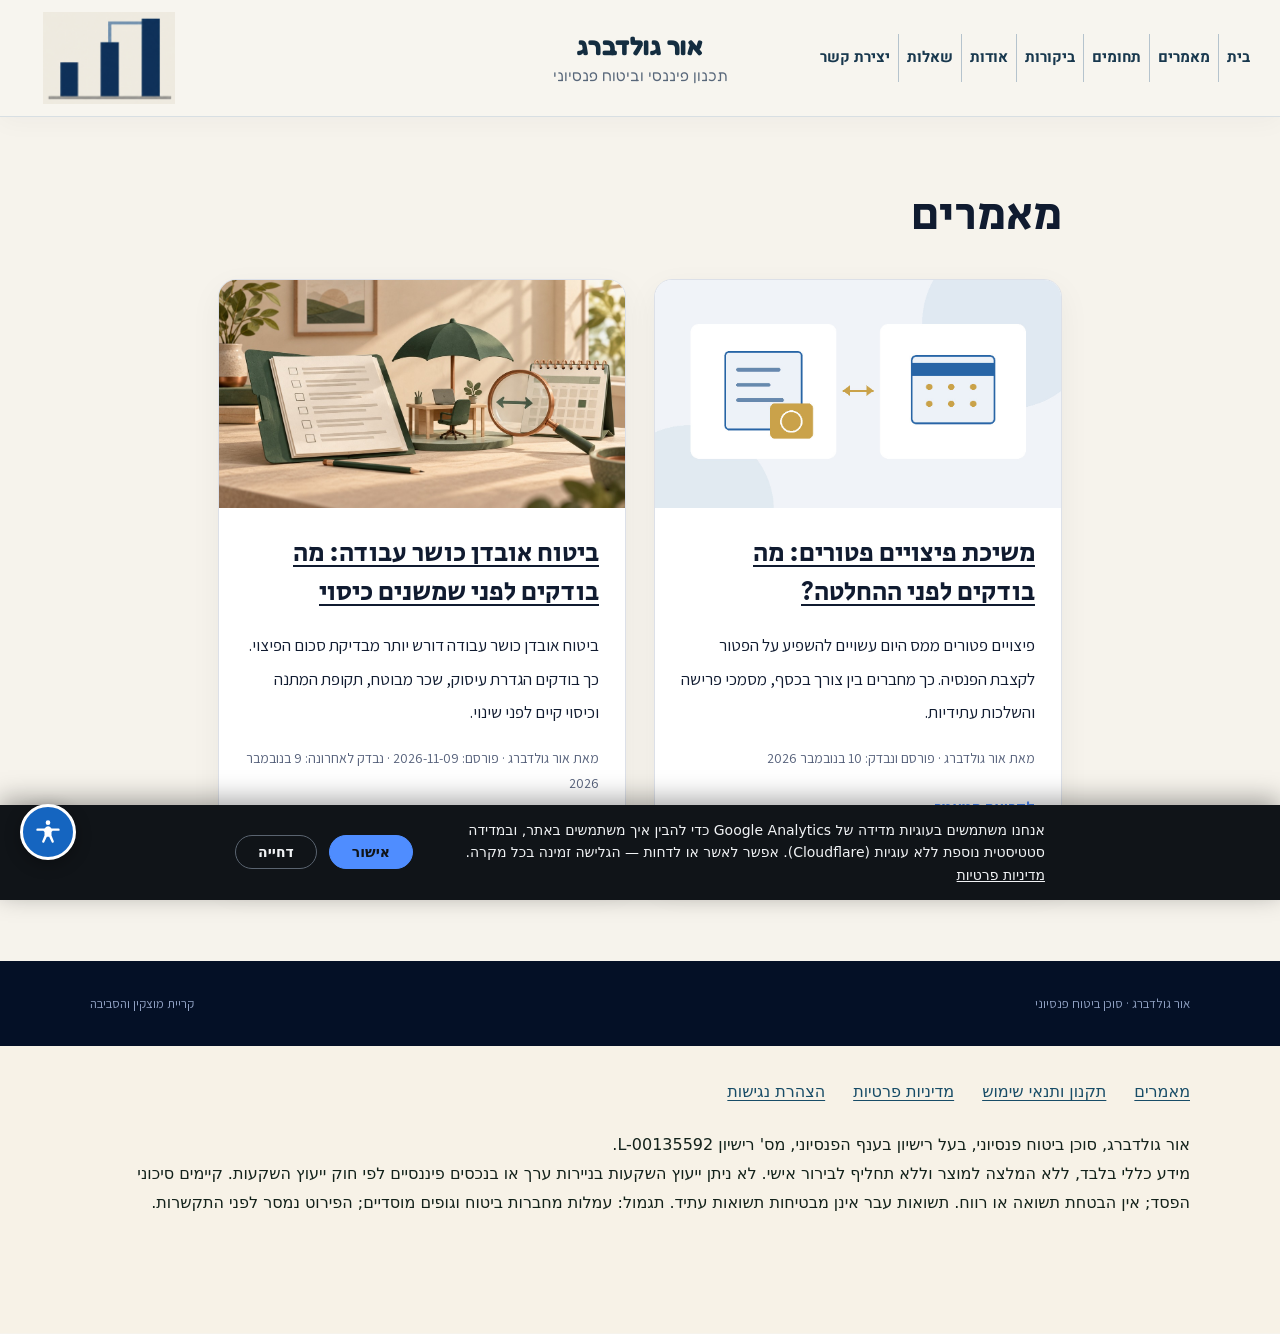
==== blog/index.html @ 95e6360f "Publish professional post article counterpart with original illustration" ====
<!DOCTYPE html>
<html dir="rtl" lang="he"><head><meta charset="utf-8"/><meta content="width=device-width,initial-scale=1" name="viewport"/><title>מאמרים | אור גולדברג - סוכן ביטוח פנסיוני</title><meta content="מאמרים ומדריכים מקצועיים מאת אור גולדברג: ביטוח אובדן כושר עבודה: מה בודקים לפני שמשנים כיסוי" name="description"/><meta content="index,follow" name="robots"/><link href="https://bituah.net/blog/" rel="canonical"/><link href="/style.css?v=2a70298be70e" rel="stylesheet"/><link href="/legal.css?v=867d1d88ea61" rel="stylesheet"/><link href="/blog/article.css?v=ede7c2b34406" rel="stylesheet"/><link href="/header-parity.css?v=7ed9f051443f" rel="stylesheet"/></head><body><div class="site blog-site" data-template="brand-shell-v2"><a class="skip" href="#main-content">דילוג לתוכן</a><header class="topbar"><div class="wrap bar-in"><a aria-label="דף הבית" class="brand-side brand-home brand-home" href="/"><img alt="אור גולדברג - תכנון פיננסי וביטוח פנסיוני" class="insurance-logo" height="320" loading="eager" src="/assets/brand/insurance-approved-symbol.png" width="457"/></a><div class="brand-lockup header-name"><div class="brand">אור גולדברג</div><div class="brand-slogan">תכנון פיננסי וביטוח פנסיוני</div></div><div class="brand-side"><a class="phonepill" href="tel:+972545696422"><span dir="ltr">054-569-6422</span></a><nav aria-label="ניווט ראשי" class="topnav"><a href="/">בית</a><a href="/blog/">מאמרים</a><a href="/#areas">תחומים</a><a href="/#reviews">ביקורות</a><a href="/#about">אודות</a><a href="/#faq">שאלות</a><a href="/#contact">יצירת קשר</a></nav><details class="mobile-menu"><summary aria-label="פתיחת תפריט הניווט"><span aria-hidden="true" class="menu-lines"><i></i><i></i><i></i></span><span>תפריט</span></summary><nav aria-label="ניווט בנייד" class="mobile-nav"><a href="/">בית</a><a href="/blog/">מאמרים</a><a href="/#areas">תחומים</a><a href="/#reviews">ביקורות</a><a href="/#about">אודות</a><a href="/#faq">שאלות</a><a href="/#contact">יצירת קשר</a></nav></details></div></div></header><main class="reading" id="main-content"><h1>מאמרים</h1><div class="article-grid"><article class="article-card"><a aria-label="משיכת פיצויים פטורים: מה בודקים לפני ההחלטה?" href="/blog/severance-withdrawal-retirement-tax/"><img alt="איור מקורי להמחשה: בחינה של צורך בכסף היום לצד תכנון הפרישה" height="675" loading="lazy" src="/assets/articles/severance-withdrawal-retirement-tax.jpg" width="1200"/></a><div class="card-body"><h2><a href="/blog/severance-withdrawal-retirement-tax/">משיכת פיצויים פטורים: מה בודקים לפני ההחלטה?</a></h2><p>פיצויים פטורים ממס היום עשויים להשפיע על הפטור לקצבת הפנסיה. כך מחברים בין צורך בכסף, מסמכי פרישה והשלכות עתידיות.</p><p class="meta">מאת אור גולדברג · פורסם ונבדק: 10 בנובמבר 2026</p><a class="read-more" href="/blog/severance-withdrawal-retirement-tax/">לקריאת המאמר</a></div></article><article class="article-card"><a aria-label="ביטוח אובדן כושר עבודה: מה בודקים לפני שמשנים כיסוי" href="/blog/disability-insurance-coverage-review/"><img alt="איור מקורי להמחשה: בדיקת התאמת הכיסוי לעבודה ולתנאי הפוליסה" height="675" loading="lazy" src="/assets/articles/disability-insurance-coverage-review.jpg" width="1200"/></a><div class="card-body"><h2><a href="/blog/disability-insurance-coverage-review/">ביטוח אובדן כושר עבודה: מה בודקים לפני שמשנים כיסוי</a></h2><p>ביטוח אובדן כושר עבודה דורש יותר מבדיקת סכום הפיצוי. כך בודקים הגדרת עיסוק, שכר מבוטח, תקופת המתנה וכיסוי קיים לפני שינוי.</p><p class="meta">מאת אור גולדברג · פורסם: <time datetime="2026-11-09">2026-11-09</time> · נבדק לאחרונה: 9 בנובמבר 2026</p><a class="read-more" href="/blog/disability-insurance-coverage-review/">לקריאת המאמר</a></div></article></div></main><footer class="footer"><div class="wrap foot-in"><span>אור גולדברג · סוכן ביטוח פנסיוני</span><span>קריית מוצקין והסביבה</span></div></footer><footer class="legal-footer"><nav aria-label="מידע משפטי ונגישות" class="legal-links"><a href="/blog/">מאמרים</a><a href="/terms.html">תקנון ותנאי שימוש</a><a href="/privacy.html">מדיניות פרטיות</a><a href="/accessibility.html">הצהרת נגישות</a></nav><p>אור גולדברג, סוכן ביטוח פנסיוני, בעל רישיון בענף הפנסיוני, מס' רישיון <bdi>L-00135592</bdi>.<br/>מידע כללי בלבד, ללא המלצה למוצר וללא תחליף לבירור אישי. לא ניתן ייעוץ השקעות בניירות ערך או בנכסים פיננסיים לפי חוק ייעוץ השקעות. קיימים סיכוני הפסד; אין הבטחת תשואה או רווח. תשואות עבר אינן מבטיחות תשואות עתיד. תגמול: עמלות מחברות ביטוח וגופים מוסדיים; הפירוט נמסר לפני התקשרות.</p></footer></div><script defer="" src="/assets/accessibility/config.js"></script><script defer="" src="/assets/accessibility/open-nagish.min.js"></script><!-- Site analytics: consent banner + GA4 (consent-gated) + Cloudflare Web Analytics (cookieless) -->
<script>
(function(){
  var GA_ID='G-C3EWDPD6DJ', CF_TOKEN='e145ec3e7b22482c9d11799392d0a187', ACCENT='#4F8DFF';
  var KEY='og-analytics-consent';
  function loadCF(){ if(document.getElementById('cf-beacon'))return; var s=document.createElement('script'); s.id='cf-beacon'; s.type='module'; s.src='https://static.cloudflareinsights.com/beacon.min.js'; s.setAttribute('data-cf-beacon', JSON.stringify({token:CF_TOKEN})); document.body.appendChild(s); }
  function loadGA(){ if(document.getElementById('ga-tag'))return; var s=document.createElement('script'); s.id='ga-tag'; s.async=true; s.src='https://www.googletagmanager.com/gtag/js?id='+GA_ID; document.head.appendChild(s); window.dataLayer=window.dataLayer||[]; window.gtag=function(){dataLayer.push(arguments);}; gtag('js',new Date()); gtag('config',GA_ID,{anonymize_ip:true});
    document.addEventListener('click',function(e){ var a=e.target&&e.target.closest?e.target.closest('a'):null; if(!a||!a.href)return; var t=null; if(a.href.indexOf('wa.me')>-1||a.href.indexOf('whatsapp')>-1)t='whatsapp'; else if(a.href.indexOf('tel:')===0)t='phone'; else if(a.href.indexOf('mailto:')===0)t='email'; if(t&&window.gtag)gtag('event','contact_click',{channel:t,page_location:location.href}); });
  }
  function banner(){ if(document.getElementById('og-consent'))return; var d=document.createElement('div'); d.id='og-consent'; d.setAttribute('role','dialog'); d.setAttribute('aria-label','הסכמה לשימוש בעוגיות');
    d.style.cssText='position:fixed;inset-inline:0;bottom:0;z-index:99999;background:#101418;color:#f1f3f5;padding:14px 18px;display:flex;flex-wrap:wrap;gap:12px;align-items:center;justify-content:center;font:14px/1.6 system-ui,-apple-system,"Segoe UI",Arial,sans-serif;direction:rtl;box-shadow:0 -6px 24px rgba(0,0,0,.35)';
    if(window.matchMedia('(max-width:650px)').matches){d.style.paddingLeft='88px';d.style.boxSizing='border-box';}
    d.innerHTML='<span style="max-width:620px">אנחנו משתמשים בעוגיות מדידה של Google Analytics כדי להבין איך משתמשים באתר, ובמדידה סטטיסטית נוספת ללא עוגיות (Cloudflare). אפשר לאשר או לדחות — הגלישה זמינה בכל מקרה. <a href="/privacy.html" style="color:inherit;text-decoration:underline">מדיניות פרטיות</a></span>';
    var mk=function(txt,primary){ var b=document.createElement('button'); b.type='button'; b.textContent=txt; b.style.cssText='border-radius:999px;padding:8px 22px;font:600 14px system-ui,sans-serif;cursor:pointer;border:1px solid '+(primary?ACCENT:'#5a6470')+';background:'+(primary?ACCENT:'transparent')+';color:'+(primary?'#101418':'#f1f3f5'); return b; };
    var ok=mk('אישור',true), no=mk('דחייה',false);
    ok.onclick=function(){ try{localStorage.setItem(KEY,'granted')}catch(e){} d.remove(); loadGA(); };
    no.onclick=function(){ try{localStorage.setItem(KEY,'denied')}catch(e){} d.remove(); };
    d.appendChild(ok); d.appendChild(no); document.body.appendChild(d);
  }
  loadCF();
  var c=null; try{c=localStorage.getItem(KEY)}catch(e){}
  if(c==='granted'){ loadGA(); }
  else if(c!=='denied'){ if(document.readyState==='loading'){document.addEventListener('DOMContentLoaded',banner);} else {banner();} }
})();
</script>
<!-- End site analytics --></body></html>
---- style.css ----
html, body { margin: 0; min-height: 100%; }
* { box-sizing: border-box; }
:root {
  --deep: #071B40; --deep2: #0C2653; --ink: #101B30;
  --blue: #2E7CF6; --blue-soft: #7DADFA;
  --cream: #F6F3EC; --paper: #FFFFFF;
  --muted: #55607A; --muted-dark: #8FA0C2; --line: #DCE0E8;
}
body { background: var(--cream); }
.site {
  width: 100vw; position: relative; left: 50%; transform: translateX(-50%);
  direction: rtl; background: var(--cream); color: var(--ink);
  font-family: 'Assistant', 'Heebo', system-ui, sans-serif; font-weight: 400;
  -webkit-font-smoothing: antialiased;
}
.brand, h1, h2, .rowi h3, .num, .statline strong { font-family: 'Secular One', 'Assistant', sans-serif; font-weight: 400; }
.wrap { max-width: 1180px; margin: 0 auto; padding: 0 40px; }
.kicker { font-size: 12px; letter-spacing: .28em; color: var(--blue); font-weight: 600; text-transform: uppercase; }
.kicker::before { content: ''; display: inline-block; width: 26px; height: 1px; background: var(--blue); vertical-align: middle; margin-left: 10px; }
.reveal { opacity: 0; transform: translateY(22px); transition: opacity .8s ease, transform .8s ease; }
.reveal.on { opacity: 1; transform: none; }

.topbar { position: sticky; top: 0; z-index: 20; background: rgba(246,243,236,.88); backdrop-filter: blur(10px); border-bottom: 1px solid var(--line); }
.bar-in { display: flex; justify-content: space-between; align-items: baseline; padding: 18px 40px 16px; }
.brand { font-weight: 900; font-size: 22px; color: var(--ink); }
.brand::before { content: ''; display: inline-block; width: 9px; height: 9px; background: var(--blue); margin-left: 12px; }
.topnav { display: flex; gap: 34px; font-size: 14px; color: var(--muted); }
.topnav a { color: inherit; text-decoration: none; }
.topnav a:hover { color: var(--ink); }

.hero { background: linear-gradient(160deg, var(--deep) 0%, var(--deep2) 55%, #10357C 100%); color: var(--cream); }
.hero-grid { display: grid; grid-template-columns: 1.05fr .95fr; gap: 72px; align-items: center; padding: 96px 40px 104px; }
.hero h1 { font-weight: 900; font-size: 70px; line-height: 1.1; margin: 24px 0 20px; letter-spacing: -0.01em; color: #F5F8FF; }
.hero h1 em { font-style: normal; font-weight: 500; font-size: .62em; color: var(--blue-soft); }
.hook { font-size: 22px; line-height: 1.6; color: var(--blue-soft); font-weight: 500; margin: 0 0 18px; max-width: 42ch; }
.lede { font-size: 17px; line-height: 1.9; color: #C6D2E8; max-width: 48ch; margin: 0 0 42px; }
.cta-row { display: flex; gap: 30px; align-items: center; flex-wrap: wrap; }
.btn-main { background: var(--blue); color: #fff; padding: 15px 36px; border-radius: 999px; font-size: 15px; font-weight: 700; text-decoration: none; transition: background .3s, transform .3s; box-shadow: 0 10px 30px rgba(46,124,246,.35); }
.btn-main:hover { background: var(--blue-soft); color: var(--deep); transform: translateY(-2px); }
.btn-text { font-size: 15px; color: var(--cream); text-decoration: none; border-bottom: 1px solid var(--blue); padding-bottom: 3px; }
.btn-text:hover { color: var(--blue-soft); }
.hero-photo { position: relative; }
.hero-photo img { width: 100%; height: 560px; object-fit: cover; display: block; position: relative; z-index: 1; }
.hero-photo::after { content: ''; position: absolute; inset: 18px -18px 0 18px; border: 1px solid var(--blue); z-index: 0; }
.photo-cap { font-size: 12.5px; color: var(--muted-dark); margin-top: 30px; letter-spacing: .04em; }

.statline { display: flex; justify-content: space-between; padding: 34px 0; border-bottom: 1px solid var(--line); }
.statline div { font-size: 13.5px; color: var(--muted); letter-spacing: .05em; }
.statline strong { font-weight: 900; font-size: 30px; color: var(--blue); margin-left: 12px; }

.section { padding: 100px 0 90px; }
.sec-head { margin-bottom: 56px; }
.sec-head h2 { font-weight: 900; font-size: 46px; line-height: 1.15; margin: 16px 0 0; color: var(--ink); }
.sec-hook { font-size: 19px; color: var(--blue); margin: 14px 0 0; }
.rows { border-top: 1px solid var(--line); }
.rowi { display: grid; grid-template-columns: 70px 1fr 1.4fr; gap: 30px; align-items: baseline; padding: 34px 12px; border-bottom: 1px solid var(--line); transition: background .3s, padding .3s; }
.rowi:hover { background: rgba(46,124,246,.06); padding-right: 24px; }
.rowi .num { font-size: 20px; color: var(--blue); font-weight: 700; }
.rowi h3 { font-weight: 700; font-size: 26px; margin: 0; color: var(--ink); }
.rowi p { margin: 0; font-size: 15.5px; line-height: 1.8; color: var(--muted); }

.quote { background: var(--deep); color: var(--cream); padding: 110px 0; text-align: center; }
.quote .stars { color: var(--blue-soft); letter-spacing: 6px; margin-bottom: 30px; font-size: 16px; }
.quote blockquote { font-weight: 500; font-size: 32px; line-height: 1.6; max-width: 26em; margin: 0 auto 28px; color: #F5F8FF; }
.quote cite { font-style: normal; font-size: 14px; color: var(--muted-dark); letter-spacing: .08em; }

.contact { background: linear-gradient(160deg, var(--deep2) 0%, #10357C 100%); color: var(--cream); padding: 100px 0; text-align: center; }
.contact h2 { font-weight: 900; font-size: 56px; margin: 16px 0 14px; color: #F5F8FF; }
.contact .hook { margin: 0 auto 40px; }
.contact .cta-row { justify-content: center; }
.contact .btn-text { color: var(--cream); }

.footer { background: #041026; color: var(--muted-dark); }
.foot-in { padding: 34px 40px; font-size: 13px; display: flex; justify-content: space-between; }

@media (max-width: 900px) {
  .wrap { padding: 0 22px; }
  .bar-in { padding: 16px 22px 14px; justify-content: center; }
  .topnav { display: none; }
  .hero-grid { grid-template-columns: 1fr; gap: 48px; padding: 64px 22px 72px; }
  .hero h1 { font-size: 44px; }
  .hook { font-size: 19px; }
  .hero-photo img { height: 380px; }
  .hero-photo::after { display: none; }
  .statline { flex-direction: column; gap: 18px; }
  .statline strong { font-size: 26px; }
  .section { padding: 64px 0; }
  .sec-head h2 { font-size: 34px; }
  .rowi { grid-template-columns: 44px 1fr; padding: 28px 4px; }
  .rowi p { grid-column: 2; }
  .rowi:hover { padding-right: 8px; }
  .quote { padding: 72px 0; }
  .quote blockquote { font-size: 24px; }
  .contact { padding: 72px 0; }
  .contact h2 { font-size: 40px; }
  .foot-in { flex-direction: column; gap: 8px; text-align: center; }
}

@font-face { font-family: "Frank Ruhl Libre"; src: url(./assets/fonts/f1.woff2) format("woff2"); font-weight: 300 900; font-display: swap; unicode-range: U+0590-05FF, U+FB1D-FB4F; }
@font-face { font-family: "Frank Ruhl Libre"; src: url(./assets/fonts/f3.woff2) format("woff2"); font-weight: 300 900; font-display: swap; unicode-range: U+0000-00FF, U+2000-206F; }
@font-face { font-family: "Heebo"; src: url(./assets/fonts/f2.woff2) format("woff2"); font-weight: 100 900; font-display: swap; unicode-range: U+0590-05FF, U+FB1D-FB4F; }
@font-face { font-family: "Heebo"; src: url(./assets/fonts/f6.woff2) format("woff2"); font-weight: 100 900; font-display: swap; unicode-range: U+0000-00FF, U+2000-206F; }
@font-face { font-family: "Assistant"; src: url(./assets/fonts/as-heb.woff2) format("woff2"); font-weight: 200 800; font-display: swap; unicode-range: U+0590-05FF, U+FB1D-FB4F; }
@font-face { font-family: "Assistant"; src: url(./assets/fonts/as-lat.woff2) format("woff2"); font-weight: 200 800; font-display: swap; unicode-range: U+0000-00FF, U+2000-206F; }

/* contrast fix: kicker on dark hero */
.hero .kicker { color: #7DADFA; }
.hero .kicker::before { background: #7DADFA; }

/* contrast pass: darker blue on light backgrounds (>=4.5:1) */
.kicker { color: #1D5CC9; }
.kicker::before { background: #1D5CC9; }
.hero .kicker, .contact .kicker { color: #7DADFA; }
.hero .kicker::before, .contact .kicker::before { background: #7DADFA; }
.sec-hook, .rowi .num, .statline strong { color: #1D5CC9; }

/* faq */
.faq-list { border-top: 1px solid var(--line); }
.faq-row { padding: 30px 12px; border-bottom: 1px solid var(--line); transition: background .3s; }
.faq-row:hover { background: rgba(46,124,246,.06); }
.faq-row h3 { font-family: 'Secular One', 'Assistant', sans-serif; font-weight: 700; font-size: 24px; margin: 0 0 10px; color: var(--ink); }
.faq-row p { margin: 0; font-size: 15.5px; line-height: 1.85; color: var(--muted); max-width: 75ch; }
@media (max-width: 900px) { .faq-row { padding: 24px 4px; } }

@font-face { font-family: "Secular One"; src: url(./assets/fonts/sec-heb.woff2) format("woff2"); font-weight: 400; font-display: swap; unicode-range: U+0590-05FF, U+FB1D-FB4F; }
@font-face { font-family: "Secular One"; src: url(./assets/fonts/sec-lat.woff2) format("woff2"); font-weight: 400; font-display: swap; unicode-range: U+0000-00FF, U+2000-206F; }

/* typography direction v4: Secular One display + Assistant 400 body */
bdi, .ltr { direction: ltr; unicode-bidi: isolate; }
body, .site { font-weight: 400; }
.mono { display: inline-flex; align-items: center; justify-content: center; width: 42px; height: 42px; border: 1px solid var(--accent-ring, #B08A2E); border-radius: 50%; font-family: 'Secular One', sans-serif; font-size: 17px; color: var(--accent-ring, #B08A2E); margin-left: 12px; flex: none; }
.brand-side { display: flex; align-items: center; }
.brand-side { gap: 28px; }
.phonepill { display: inline-block; border: 1px solid var(--accent-ring, #B08A2E); color: var(--accent-ring, #B08A2E); border-radius: 999px; padding: 8px 20px; font-size: 14px; font-weight: 600; text-decoration: none; white-space: nowrap; }
.hero h1 { text-wrap: balance; }
.hero .hook, .hook { font-family: 'Assistant', 'Heebo', sans-serif; font-weight: 600; }
.sec-hook { font-family: 'Assistant', 'Heebo', sans-serif; font-weight: 600; }
.photo-cap { font-family: 'Assistant', 'Heebo', sans-serif; font-weight: 500; font-size: 15px; line-height: 1.7; letter-spacing: 0; text-align: center; padding: 14px 22px; border: 1px solid var(--cap-line, rgba(176,138,46,.35)); border-radius: 12px; background: var(--cap-bg, rgba(255,255,255,.05)); }
.btn-wa { border: 1.5px solid var(--btn-accent, #B08A2E); color: var(--btn-wa-color, #FAF8F2); padding: 14px 32px; border-radius: 999px; font-size: 15px; font-weight: 700; text-decoration: none; transition: background .3s; }
.btn-wa:hover { background: var(--btn-wa-hover, rgba(176,138,46,.15)); }
:root { --accent-ring: #4F8DFF; --btn-accent: #4F8DFF; }

.hero .lede { font-size: 18px; }
.photo-cap { --cap-line: rgba(79,141,255,.4); }
.btn-main { padding: 16px 40px; font-size: 16px; }
.num, .step .num { color: rgba(79,141,255,.35); }
@media (max-width: 900px) { .phonepill { display: none; } }
.hero-photo-inner { position: relative; }
.hero-photo-inner img { width: 100%; height: 560px; object-fit: cover; display: block; position: relative; z-index: 1; }
.hero-photo-inner::after { content: ''; position: absolute; inset: 18px -18px 0 18px; border: 1px solid var(--blue); z-index: 0; pointer-events: none; }
.hero-photo::after { display: none !important; }
@media (max-width: 900px) { .hero-photo-inner img { height: 380px; } .hero-photo-inner::after { display: none; } }

/* Approved About text, 2026-11-09 */
.about{background:#f7f2e7;color:#12211a;scroll-margin-top:90px}.about-body{max-width:780px;margin-inline:auto;font-size:18px;line-height:1.9}.about-body p{margin:0 0 1.25em}.about-body li{margin-bottom:1em}.about-body h3{font-size:1.55rem;line-height:1.5;margin:0 0 1em}.about-body strong{font-weight:700}.about-body li,.about-body p{overflow-wrap:anywhere}@media(max-width:650px){.about-body{font-size:17px;line-height:1.9}}

/* Owner request 2026-11-10: centered brand above navigation */
.topbar .bar-in{display:flex;flex-direction:column;align-items:center;justify-content:center;gap:14px;padding-top:18px;padding-bottom:16px}.topbar .brand-home{color:inherit;text-decoration:none;display:flex;align-items:center;justify-content:center;text-align:center}.topbar .brand-home .brand-lockup{text-align:center}.topbar .bar-in>.brand-side:last-child{display:flex;align-items:center;justify-content:center;flex-wrap:wrap;gap:16px}.topbar .topnav{display:flex;justify-content:center;flex-wrap:wrap;gap:10px 24px}.topbar .topnav a{min-height:44px;display:flex;align-items:center}.topbar .phonepill{display:none}@media(max-width:650px){.topbar .bar-in{gap:10px;padding:14px 18px}.topbar .topnav{gap:4px 18px;font-size:14px}.topbar .brand-home{gap:12px}.topbar .brand-slogan{white-space:normal}}

/* Owner10Nov02:09: same compact split header across all3sites. */
.site .topbar{background:rgba(247,245,239,.96);border-bottom:1px solid #d8dfe3;box-shadow:0 5px 24px #071f3409;backdrop-filter:blur(16px)}
.site .topbar .bar-in{width:100%;max-width:none;margin:0;display:grid;grid-template-columns:minmax(0,1fr) auto;gap:24px;align-items:center;padding:12px 22px;direction:rtl;min-height:116px}
.site .topbar .brand-home{grid-column:2;grid-row:1;display:flex;gap:12px;align-items:center;justify-content:flex-start;color:inherit;text-decoration:none;text-align:left;direction:ltr;max-width:390px}
.site .topbar .wealth-logo{width:174px;height:92px;object-fit:contain;border-radius:0;flex:none;mix-blend-mode:multiply}
.site .topbar .brand-lockup{direction:rtl;gap:4px;max-width:210px;text-align:right}
.site .topbar .brand-lockup .brand{font-size:25px;white-space:nowrap;margin:0;padding:0;line-height:1.2}
.site .topbar .brand-slogan{font-size:16px;line-height:1.4;color:#58677a;white-space:normal}
.site .topbar .bar-in>.brand-side:last-child{grid-column:1;grid-row:1;justify-content:flex-start;gap:0;max-width:100%;display:flex}
.site .topbar .phonepill{display:none}
.site .topbar .topnav{display:flex;align-items:stretch;justify-content:flex-start;flex-wrap:wrap;gap:0;padding:3px;border:1px solid #bdc8d0;border-radius:13px;background:linear-gradient(150deg,#fff,#e9eef1);box-shadow:0 3px 12px #071f340a,inset 0 1px #fff;font-size:19px;overflow:hidden;max-width:100%}
.site .topbar .topnav a{min-height:48px;padding:8px 15px;display:flex;align-items:center;justify-content:center;position:relative;color:#244257;text-decoration:none;border-inline-end:1px solid #cbd4da;line-height:1.15;transition:background .2s,color .2s}
.site .topbar .topnav a:last-child{border-inline-end:0}
.site .topbar .topnav a:first-child{background:#112f47;color:#fff;border-radius:9px;box-shadow:0 2px 7px #071f3424}
.site .topbar .topnav a:hover{background:#dae4e9;color:#0a2840}
.site .topbar .topnav a:first-child:hover{background:#254d69;color:#fff}
@media(max-width:1200px){.site .topbar .bar-in{gap:18px;padding:10px 16px}
.site .topbar .wealth-logo{width:145px;height:82px}
.site .topbar .brand-home{max-width:330px;gap:9px}
.site .topbar .brand-lockup .brand{font-size:22px}
.site .topbar .brand-slogan{font-size:14px}
.site .topbar .topnav{font-size:17px}
.site .topbar .topnav a{padding:8px 11px}
}
@media(max-width:900px){.site .topbar .bar-in{min-height:110px;grid-template-columns:minmax(0,1fr) 270px;gap:14px}
.site .topbar .brand-home{flex-direction:column;gap:1px;align-items:flex-start}
.site .topbar .wealth-logo{width:150px;height:79px}
.site .topbar .brand-lockup{display:none}
.site .topbar .topnav{display:grid;grid-template-columns:repeat(4,1fr);width:100%;font-size:17px}
.site .topbar .topnav a{border-bottom:1px solid #cbd4da;min-height:44px;padding:7px 8px}
.site .topbar .topnav a:nth-child(4){border-inline-end:0}
.site .topbar .topnav a:nth-child(n/**/+5){border-bottom:0}
}
@media(max-width:650px){.site .topbar .bar-in{padding:8px 10px;grid-template-columns:minmax(0,1fr) 122px;gap:10px;min-height:168px}
.site .topbar .brand-home{width:122px;align-items:center;gap:5px}
.site .topbar .wealth-logo{width:122px;height:65px}
.site .topbar .brand-lockup{display:flex;max-width:122px;text-align:center;align-items:center}
.site .topbar .brand-lockup .brand{font-size:17px}
.site .topbar .brand-slogan{font-size:12px;line-height:1.4}
.site .topbar .topnav{grid-template-columns:repeat(2,1fr);font-size:16px;border-radius:10px;padding:2px}
.site .topbar .topnav a{min-height:44px;padding:7px 5px;border-bottom:1px solid #cbd4da}
.site .topbar .topnav a:nth-child(2n){border-inline-end:0}
.site .topbar .topnav a:nth-child(n/**/+5){border-bottom:1px solid #cbd4da}
.site .topbar .topnav a:last-child{grid-column:1/-1;border-bottom:0}
}
@media(max-width:360px){.site .topbar .bar-in{grid-template-columns:minmax(0,1fr) 102px;gap:8px;padding-inline:8px}
.site .topbar .brand-home,.site .topbar .wealth-logo{width:102px}
.site .topbar .wealth-logo{height:54px}
.site .topbar .brand-lockup .brand{font-size:15px}
.site .topbar .brand-slogan{font-size:11px}
.site .topbar .topnav{font-size:14px}
}
.site .topbar .brand-lockup{display:none}
.site .topbar .brand-home{width:auto;max-width:none;gap:0}
.mobile-menu{display:none}
@media(max-width:900px) and (min-width:651px){.site .topbar .bar-in{grid-template-columns:minmax(0,1fr) 150px}
}
@media(max-width:650px){.site .topbar .bar-in{min-height:86px;padding:8px 10px;grid-template-columns:minmax(0,1fr) 122px;gap:10px}
.site .topbar .wealth-logo{height:65px;width:122px}
.site .topbar .topnav{display:none}
.site .topbar .bar-in>.brand-side:last-child{justify-content:flex-start}
.mobile-menu{display:block;position:relative;margin:0;direction:rtl}
.mobile-menu summary{display:flex;align-items:center;justify-content:center;gap:10px;min-height:48px;padding:8px 15px;border:1px solid #102f47;background:#102f47;color:#fff;border-radius:10px;cursor:pointer;list-style:none;font-size:17px;font-weight:700;box-shadow:0 3px 12px #071f3420}
.mobile-menu summary::-webkit-details-marker{display:none}
.menu-lines{display:grid;gap:5px;width:24px}
.menu-lines i{display:block;width:24px;height:2px;background:currentColor;border-radius:2px}
.mobile-menu[open] summary{background:#31566e}
.mobile-nav{position:absolute;top:calc(100% + 9px);right:0;width:min(290px,calc(100vw - 20px));display:flex;flex-direction:column;border:1px solid #becbd3;border-radius:12px;background:#f7f8f8;padding:5px;box-shadow:0 14px 28px #071f342b;z-index:50}
.mobile-nav a{min-height:48px;display:flex;align-items:center;padding:10px 16px;color:#18384e;text-decoration:none;border-bottom:1px solid #d4dde3}
.mobile-nav a:last-child{border-bottom:0}
.mobile-nav a:hover,.mobile-nav a:focus-visible{background:#e1e9ee}
.mobile-menu summary:focus-visible{outline:3px solid #b2a78d;outline-offset:3px}
}
.site .topbar .bar-in{grid-template-columns:minmax(0,1fr) auto minmax(0,1fr)}
.site .topbar .brand-home{grid-column:3;justify-self:end}
.site .topbar .header-name{grid-column:2;grid-row:1;display:flex;direction:rtl;text-align:center;align-items:center;max-width:250px}
.site .topbar .header-name .brand{font-size:25px}
.site .topbar .header-name .brand-slogan{font-size:15px}
.site .topbar .bar-in>.brand-side:last-child{justify-self:start}
.site .topbar .topnav{font-size:17px}
.site .topbar .topnav a{padding-inline:11px}
@media(max-width:1200px) and (min-width:651px){.site .topbar .wealth-logo{width:145px}
.site .topbar .header-name{max-width:220px}
.site .topbar .header-name .brand{font-size:22px}
.site .topbar .header-name .brand-slogan{font-size:13px}
.site .topbar .topnav{font-size:15px}
.site .topbar .topnav a{padding-inline:8px}
}
@media(max-width:900px) and (min-width:651px){.site .topbar .bar-in{grid-template-columns:minmax(0,1fr) 190px 145px}
.site .topbar .topnav{grid-template-columns:repeat(2,1fr)}
}
@media(max-width:650px){.site .topbar .bar-in{grid-template-columns:48px minmax(0,1fr) 90px;min-height:78px;gap:10px}
.site .topbar .brand-home{width:90px}
.site .topbar .wealth-logo{width:90px;height:48px}
.site .topbar .header-name{max-width:100%;width:100%;gap:3px}
.site .topbar .header-name .brand{font-size:17px;white-space:nowrap}
.site .topbar .header-name .brand-slogan{font-size:12px;line-height:1.25}
.mobile-menu summary{width:48px;height:48px;padding:10px}
.mobile-menu summary>span:last-child{position:absolute;width:1px;height:1px;overflow:hidden;clip-path:inset(50%);white-space:nowrap}
}
@media(max-width:360px){.site .topbar .bar-in{gap:8px;padding-inline:8px;grid-template-columns:48px minmax(0,1fr) 80px}
.site .topbar .brand-home,.site .topbar .wealth-logo{width:80px}
.site .topbar .header-name .brand{font-size:15px}
.site .topbar .header-name .brand-slogan{font-size:11px}
}
.site .topbar{position:sticky;top:0;z-index:100}
@media(min-width:901px) and (max-width:1350px){.site .topbar .topnav{font-size:15px}
.site .topbar .topnav a{padding-inline:8px}
}
.site .topbar .topnav{background:transparent;border:0;border-radius:0;box-shadow:none;padding:0;font-family:Heebo,Assistant,system-ui,sans-serif;font-weight:700;overflow:visible}
.site .topbar .topnav a,.site .topbar .topnav a:first-child,.site .topbar .topnav a:hover,.site .topbar .topnav a:first-child:hover{background:transparent;color:#18384e;border-radius:0;box-shadow:none;font-weight:700;border-inline-end:1px solid #b5c3cd}
.site .topbar .topnav a:last-child{border-inline-end:0}
.site .topbar .topnav a:hover,.site .topbar .topnav a:focus-visible{text-decoration:underline;text-underline-offset:6px;text-decoration-thickness:2px}
.mobile-nav a{font-family:Heebo,Assistant,system-ui,sans-serif;font-weight:700;background:transparent}

.site .topbar .brand-home .mono{margin:0;width:76px;height:76px;font-size:22px}.site .topbar .header-name .brand{font-family:Heebo,Assistant,sans-serif;font-weight:700}.site .topbar .header-name .brand>span{max-width:250px;font-size:19px;line-height:1.3;white-space:normal}.site .topbar .header-name{max-width:270px}
@media(max-width:650px){.site .topbar .brand-home .mono{width:48px;height:48px;font-size:17px}.site .topbar .header-name .brand>span{max-width:190px;font-size:13px}.site .topbar .header-name .brand{font-size:17px}}
@media(max-width:360px){.site .topbar .header-name .brand>span{font-size:12px}}
.site .topbar .header-name .brand{display:block;width:100%;text-align:center}.site .topbar .header-name .brand::before{display:none}

@media(min-width:651px) and (max-width:1100px){.site .topbar .bar-in{min-height:86px;padding:8px 10px;grid-template-columns:minmax(0,1fr) 122px;gap:10px}
.site .topbar .wealth-logo{height:65px;width:122px}
.site .topbar .topnav{display:none}
.site .topbar .bar-in>.brand-side:last-child{justify-content:flex-start}
.mobile-menu{display:block;position:relative;margin:0;direction:rtl}
.mobile-menu summary{display:flex;align-items:center;justify-content:center;gap:10px;min-height:48px;padding:8px 15px;border:1px solid #102f47;background:#102f47;color:#fff;border-radius:10px;cursor:pointer;list-style:none;font-size:17px;font-weight:700;box-shadow:0 3px 12px #071f3420}
.mobile-menu summary::-webkit-details-marker{display:none}
.menu-lines{display:grid;gap:5px;width:24px}
.menu-lines i{display:block;width:24px;height:2px;background:currentColor;border-radius:2px}
.mobile-menu[open] summary{background:#31566e}
.mobile-nav{position:absolute;top:calc(100% + 9px);right:0;width:min(290px,calc(100vw - 20px));display:flex;flex-direction:column;border:1px solid #becbd3;border-radius:12px;background:#f7f8f8;padding:5px;box-shadow:0 14px 28px #071f342b;z-index:50}
.mobile-nav a{min-height:48px;display:flex;align-items:center;padding:10px 16px;color:#18384e;text-decoration:none;border-bottom:1px solid #d4dde3}
.mobile-nav a:last-child{border-bottom:0}
.mobile-nav a:hover,.mobile-nav a:focus-visible{background:#e1e9ee}
.mobile-menu summary:focus-visible{outline:3px solid #b2a78d;outline-offset:3px}
}
/* Full-site design audit: tablet navigation and sticky-anchor clearance. */
html{scroll-padding-top:0}.site main [id]{scroll-margin-top:130px}.site .num{white-space:nowrap;direction:ltr;unicode-bidi:isolate}.site a:focus-visible,.site summary:focus-visible{outline:3px solid #6487a1;outline-offset:4px}
@media(min-width:651px) and (max-width:1100px){
.site .topbar .bar-in{grid-template-columns:48px minmax(0,1fr) 76px;min-height:86px;padding:8px 20px;gap:14px}
.site .topbar .brand-home{grid-column:3;grid-row:1;width:76px;align-items:center;justify-self:end}
.site .topbar .header-name{grid-column:2;grid-row:1;max-width:100%;width:100%;justify-self:center;align-items:center;text-align:center}
.site .topbar .header-name .brand{font-size:20px;white-space:nowrap}.site .topbar .header-name .brand>span{font-size:20px;white-space:nowrap;max-width:none}
.site .topbar .bar-in>.brand-side:last-child{grid-column:1;grid-row:1;justify-self:start}
.site .topbar .header-logo{width:64px;height:64px}.site .topbar .brand-home .mono{width:64px;height:64px}
.mobile-menu summary{width:48px;height:48px;padding:10px}.mobile-menu summary>span:last-child{position:absolute;width:1px;height:1px;overflow:hidden;clip-path:inset(50%);white-space:nowrap}
html{scroll-padding-top:0}.site main [id]{scroll-margin-top:100px}
}
@media(max-width:650px){html{scroll-padding-top:0}.site main [id]{scroll-margin-top:94px}}

@media(min-width:651px) and (max-width:1100px){#og-consent{padding-left:88px!important}}

.site .topbar .insurance-logo{width:100px;height:74px;object-fit:contain;mix-blend-mode:multiply}.site .topbar .header-name .brand-slogan{font-family:Heebo,Assistant,sans-serif;font-size:15px;line-height:1.3}.site .topbar .header-name{flex-direction:column;justify-content:center;width:100%;max-width:none}@media(max-width:1100px){.site .topbar .insurance-logo{width:68px;height:50px}.site .topbar .header-name .brand-slogan{font-size:13px}}@media(max-width:650px){.site .topbar .insurance-logo{width:56px;height:44px}.site .topbar .header-name .brand-slogan{font-size:11px}}@media(max-width:360px){.site .topbar .header-name .brand-slogan{font-size:10px}}
---- legal.css ----
/* Accessibility baseline, checked independently of the optional toolbar. */
.site{width:100%;left:auto;transform:none;max-width:100%;overflow-wrap:anywhere}
:focus-visible{outline:3px solid #005fcc!important;outline-offset:4px!important;box-shadow:0 0 0 6px #fff!important}
.skip-link{position:fixed;top:8px;right:8px;transform:translateY(-160%);z-index:2147483646;background:white;color:#12211a;padding:14px 24px;border:2px solid #005fcc}
.skip-link:focus{transform:none}
.legal-footer{font-family:system-ui,sans-serif;background:#f7f2e7;color:#12211a;padding:24px max(24px,calc((100% - 1100px)/2));line-height:1.8;text-align:right}
.legal-links{display:flex;gap:12px 28px;flex-wrap:wrap}.legal-footer a{color:#174c67;text-decoration:underline;text-underline-offset:3px;display:inline-block;padding:8px 0}
.legal-page{max-width:850px;margin:0 auto;padding:30px 24px 60px;line-height:1.85;font-size:18px;overflow-wrap:anywhere;color:#12211a;background:#f7f2e7;font-family:system-ui,sans-serif}
.legal-page h1{font-size:2rem;line-height:1.3}.legal-page h2{font-size:1.35rem;margin-top:1.6em}.legal-page a{color:#174c67}.legal-note{padding:18px;border-inline-start:4px solid #7b5d20;background:#eee5d1}
.contact-notice,.financial-disclosure{font-size:16px!important;line-height:1.8!important;max-width:100%!important;margin-top:22px!important}
@media(prefers-reduced-motion:reduce){*,*::before,*::after{animation:none!important;transition:none!important;scroll-behavior:auto!important}}
@media(max-width:900px){.topbar{position:static}.bar-in{flex-wrap:wrap;gap:16px}.brand-side{flex-wrap:wrap;max-width:100%}.topnav{flex-wrap:wrap;gap:10px 20px}.hero h1{font-size:clamp(2.2rem,8vw,4rem)}.wrap{padding-inline:22px}.brand-slogan{white-space:normal}.brand-lockup .brand{white-space:normal}.legal-page{font-size:17px}}

.kicker{color:#7b5d20}.hero .kicker,.contact .kicker,.dark .kicker{color:#e8c468}
.phonepill,.num,.step .num{color:#7b5d20!important}
.bar-in,.brand-side,.topnav{flex-wrap:wrap}.brand-side{max-width:100%}.bar-in{gap:16px}

bdi{white-space:nowrap}

/* Brand identity on legal and recovery pages. Body terms remain unchanged. */
.aux-brand-header{box-sizing:border-box;display:flex;align-items:center;justify-content:space-between;gap:18px;max-width:1100px;margin:0 auto;padding:18px 24px;border-bottom:1px solid #d5dce1;direction:ltr;font-family:system-ui,sans-serif;background:#f7f2e7;color:#102e42}
.aux-brand-header a{display:block;padding:0;margin:0;color:inherit;text-decoration:none;flex:0 0 auto}.aux-brand-header img{display:block;width:120px;height:70px;object-fit:contain}.aux-brand-title{direction:rtl;text-align:center;flex:1;line-height:1.5}.aux-brand-title strong{display:block;font-size:20px}.aux-brand-title span{display:block;font-size:14px;color:#485e70}.aux-brand-header .aux-home{font-size:15px;padding:12px;border:1px solid #8799a5;border-radius:8px;white-space:nowrap}
@media(max-width:600px){.aux-brand-header{gap:10px;padding:12px}.aux-brand-header img{width:75px;height:52px}.aux-brand-title strong{font-size:16px}.aux-brand-title span{font-size:12px}.aux-brand-header .aux-home{font-size:12px;padding:10px}.aux-brand-title{overflow-wrap:anywhere}}
---- blog/article.css ----
/* Shared brand-preserving article layout v2 */
body{direction:rtl;color:var(--ink);font-family:Assistant,Heebo,system-ui,sans-serif}.site.blog-site{width:100%;left:auto;transform:none;min-height:100vh}
.blog-site .bar-in{align-items:center;gap:20px;flex-wrap:wrap}.blog-site .brand-side{flex-wrap:wrap;gap:18px}.blog-site .topnav{display:flex;flex-wrap:wrap;gap:12px 22px}.blog-site .topnav a{min-height:44px;display:flex;align-items:center}.brand-home{color:inherit;text-decoration:none}.blog-site .wealth-logo{width:72px;height:72px}
.reading{max-width:900px;margin:0 auto;padding:44px 28px 80px;min-height:50vh}.reading a{color:inherit;text-underline-offset:4px;overflow-wrap:anywhere}.reading>nav{display:flex;gap:16px;flex-wrap:wrap;margin-bottom:28px;font-size:15px;color:var(--muted)}.reading h1{font-size:clamp(30px,4vw,46px);line-height:1.35;margin:24px 0;color:var(--ink)}.reading h2{font-size:27px;line-height:1.5;margin:44px 0 16px}.reading h3{font-size:22px;line-height:1.5;margin-top:28px}.reading p,.reading li{font-size:18px;line-height:1.95;overflow-wrap:anywhere}.reading li{margin:12px 0}.reading figure{margin:28px 0}.reading img{display:block;width:100%;height:auto;border-radius:16px}.reading figcaption,.reading .meta{font-size:14px;line-height:1.8;color:var(--muted)}.reading .next{border-top:1px solid var(--line);padding-top:24px;margin-top:40px}
.article-grid{display:grid;grid-template-columns:repeat(auto-fit,minmax(min(100%,300px),1fr));gap:28px;margin-top:32px}.article-card{background:var(--paper,#fff);border:1px solid var(--line);border-radius:18px;overflow:hidden;box-shadow:0 10px 32px rgba(0,0,0,.05)}.article-card img{border-radius:0;aspect-ratio:16/9;object-fit:cover}.article-card .card-body{padding:26px}.article-card h2{font-size:26px;margin:0 0 16px}.article-card p{font-size:17px}.article-card .read-more{display:inline-flex;min-height:44px;align-items:center;color:var(--accent-ring);font-weight:700}.blog-site .legal-footer{padding-bottom:100px}.skip{position:absolute;left:10px;top:-80px;z-index:1000;background:#fff;color:#111;padding:12px}.skip:focus{top:10px}
@media(max-width:1040px){.blog-site .legal-footer{padding-left:88px;padding-bottom:250px}.reading{padding-left:88px}.blog-site .bar-in{justify-content:center}.blog-site .brand-side{justify-content:center}.blog-site .topnav{justify-content:center;display:flex}.blog-site .brand-slogan{white-space:normal}}
@media(max-width:650px){.reading{padding:24px 20px 70px 84px}.blog-site .bar-in{padding:14px 20px}.blog-site .brand-side{gap:12px}.blog-site .brand{font-size:20px}.blog-site .wealth-logo{width:54px;height:54px}.blog-site .topnav{gap:4px 16px;font-size:14px}.blog-site .phonepill{padding:7px 16px}.article-card .card-body{padding:18px}.article-card h2{font-size:23px}.reading h2{font-size:25px}}
---- header-parity.css ----
/* Owner10Nov07:58: wealth header is the sizing and typography source. */
@font-face{font-family:Fredoka;src:url('/assets/fonts/Fredoka.ttf') format('truetype');font-display:swap}
.site header.topbar{position:sticky;top:0;z-index:100;background:rgba(247,245,239,.96);border-bottom:1px solid #d8dfe3;box-shadow:0 5px 24px #071f3409;backdrop-filter:blur(16px)}
.site header.topbar .bar-in{width:100%;max-width:none;margin:0;display:grid;grid-template-columns:minmax(0,1fr) auto minmax(0,1fr);height:116px;min-height:116px;gap:24px;align-items:center;justify-content:normal;padding:12px 22px;direction:rtl}
.site header.topbar .brand-home{grid-column:3;grid-row:1;display:flex;flex-direction:row;gap:0;align-items:center;justify-content:flex-start;justify-self:end;direction:ltr;width:auto;max-width:none;text-decoration:none}
.site header.topbar .brand-home img{display:block;width:174px;height:92px;max-width:none;object-fit:contain;border-radius:0;background:transparent;flex:none;mix-blend-mode:multiply;margin:0}
.site header.topbar .header-name{grid-column:2;grid-row:1;display:flex;flex-direction:column;gap:4px;direction:rtl;text-align:center;align-items:center;justify-content:center;justify-self:center;width:auto;max-width:250px;white-space:normal}
.site header.topbar .header-name .brand{font-family:Fredoka,sans-serif;font-size:25px;font-weight:900;line-height:1.2;letter-spacing:.01em;color:#142d40;white-space:nowrap;margin:0;padding:0;max-width:none;width:auto}
.site header.topbar .header-name .brand::before{display:none}
.site header.topbar .header-name .brand>span{display:inline;max-width:none;font:inherit;white-space:nowrap}
.site header.topbar .header-name .brand-slogan{font-family:Fredoka,sans-serif;font-size:15px;font-weight:400;line-height:1.4;letter-spacing:normal;color:#58677a;white-space:normal}
.site header.topbar .bar-in>.brand-side:last-child{grid-column:1;grid-row:1;justify-self:start;justify-content:flex-start;align-items:center;display:flex;flex-wrap:nowrap;gap:0;max-width:100%;min-width:0}
.site header.topbar .phonepill{display:none}
.site header.topbar .topnav{display:flex;align-items:stretch;justify-content:flex-start;flex-wrap:wrap;gap:0;padding:0;background:transparent;border:0;border-radius:0;box-shadow:none;overflow:visible;font-family:Heebo,Assistant,system-ui,sans-serif;font-size:17px;font-weight:700;max-width:100%;width:auto}
.site header.topbar .topnav a,.site header.topbar .topnav a:first-child{display:flex;align-items:center;justify-content:center;min-height:48px;padding:8px 11px;background:transparent;color:#18384e;border:0;border-inline-end:1px solid #b5c3cd;border-radius:0;box-shadow:none;text-decoration:none;font-weight:700;line-height:1.15;white-space:normal;grid-column:auto}
.site header.topbar .topnav a:last-child{border-inline-end:0}
.site header.topbar .topnav a:hover,.site header.topbar .topnav a:focus-visible{background:transparent;color:#18384e;text-decoration:underline;text-underline-offset:6px;text-decoration-thickness:2px}
.site header.topbar .mobile-menu{display:none}
.site header.topbar.header--tno .header-name{max-width:none}
.site header.topbar .mobile-brand,.site header.topbar .mobile-brand-slogan{display:none!important}
@media(min-width:901px) and (max-width:1350px){.site header.topbar .topnav{font-size:15px}.site header.topbar .topnav a{padding-inline:8px}}
@media(max-width:1200px) and (min-width:651px){.site header.topbar .bar-in{gap:18px;padding:10px 16px}.site header.topbar .brand-home img{width:145px;height:82px}.site header.topbar .header-name{max-width:220px}.site header.topbar .header-name .brand{font-size:22px}.site header.topbar .header-name .brand-slogan{font-size:13px}.site header.topbar .topnav{font-size:15px}.site header.topbar .topnav a{padding-inline:8px}}
@media(max-width:900px) and (min-width:651px){.site header.topbar .bar-in{height:196px;min-height:196px;grid-template-columns:minmax(0,1fr) 190px 145px;gap:14px}.site header.topbar .brand-home img{height:79px}.site header.topbar .header-name{width:auto}.site header.topbar .topnav{display:grid;grid-template-columns:repeat(2,1fr)}.site header.topbar .topnav a{min-height:44px;padding:7px 8px;border-bottom:1px solid #cbd4da}.site header.topbar .topnav a:nth-child(4){border-inline-end:0}.site header.topbar .topnav a:nth-child(n+5){border-bottom:0}.site header.topbar.header--tno .bar-in{grid-template-columns:minmax(0,1fr) auto 145px}}
@media(max-width:650px){.site header.topbar .bar-in{grid-template-columns:48px minmax(0,1fr) 90px;height:78px;min-height:78px;padding:8px 10px;gap:10px}.site header.topbar .brand-home{width:90px}.site header.topbar .brand-home img{width:90px;height:48px}.site header.topbar .header-name{max-width:100%;width:100%;gap:3px}.site header.topbar .header-name .brand{font-size:17px;white-space:nowrap}.site header.topbar .header-name .brand-slogan{font-size:12px;line-height:1.25}.site header.topbar .topnav{display:none}.site header.topbar .mobile-menu{display:block;position:relative;margin:0;direction:rtl}.site header.topbar .mobile-menu summary{display:flex;align-items:center;justify-content:center;gap:10px;width:48px;height:48px;min-height:48px;padding:10px;border:1px solid #102f47;background:#102f47;color:#fff;border-radius:10px;cursor:pointer;list-style:none;font:700 17px Assistant,Heebo,system-ui,sans-serif;box-shadow:0 3px 12px #071f3420}.site header.topbar .mobile-menu summary::-webkit-details-marker{display:none}.site header.topbar .mobile-menu summary>span:last-child{position:absolute;width:1px;height:1px;overflow:hidden;clip-path:inset(50%);white-space:nowrap}.site header.topbar .menu-lines{display:grid;gap:5px;width:24px}.site header.topbar .menu-lines i{display:block;width:24px;height:2px;background:currentColor;border-radius:2px}.site header.topbar .mobile-nav{position:absolute;top:calc(100% + 9px);right:0;width:min(290px,calc(100vw - 20px));display:flex;flex-direction:column;border:1px solid #becbd3;border-radius:12px;background:#f7f8f8;padding:5px;box-shadow:0 14px 28px #071f342b;z-index:50}.site header.topbar .mobile-nav a{min-height:48px;display:flex;align-items:center;padding:10px 16px;color:#18384e;text-decoration:none;border-bottom:1px solid #d4dde3;font-family:Heebo,Assistant,system-ui,sans-serif;font-weight:700}.site header.topbar .mobile-nav a:last-child{border-bottom:0}.site header.topbar .desktop-brand{display:none!important}.site header.topbar .mobile-brand{display:inline!important}.site header.topbar .mobile-brand-slogan{display:block!important}}
@media(max-width:360px){.site header.topbar .bar-in{gap:8px;padding-inline:8px;grid-template-columns:48px minmax(0,1fr) 80px}.site header.topbar .brand-home,.site header.topbar .brand-home img{width:80px}.site header.topbar .header-name .brand{font-size:15px}.site header.topbar .header-name .brand-slogan{font-size:11px}}

@media(min-width:901px) and (max-width:1350px){.site header.topbar .topnav a:first-child{padding-inline:8px}}
@media(max-width:1200px) and (min-width:651px){.site header.topbar .topnav a:first-child{padding-inline:8px}}
@media(max-width:900px) and (min-width:651px){.site header.topbar .topnav a:first-child{min-height:44px;padding:7px 8px}}

@media(max-width:650px){.site header.topbar .topnav a,.site header.topbar .topnav a:first-child{padding:7px 11px}}
/* Long full English name uses the existing menu where side tabs cannot fit at equal sizes. */
@media(min-width:651px) and (max-width:1100px){.site header.topbar.header--tno .bar-in{grid-template-columns:48px minmax(0,1fr) 145px}.site header.topbar.header--tno .topnav{display:none}.site header.topbar.header--tno .mobile-menu{display:block}.site header.topbar.header--tno .mobile-menu summary{width:48px;height:48px;min-height:48px;padding:10px}.site header.topbar.header--tno .mobile-menu summary>span:last-child{position:absolute;width:1px;height:1px;overflow:hidden;clip-path:inset(50%);white-space:nowrap}}

/* Keep anchor destinations visible below the matched sticky bar. */
.site main [id]{scroll-margin-top:130px}
@media(min-width:651px) and (max-width:900px){.site main [id]{scroll-margin-top:214px}}
@media(max-width:650px){.site main [id]{scroll-margin-top:94px}}
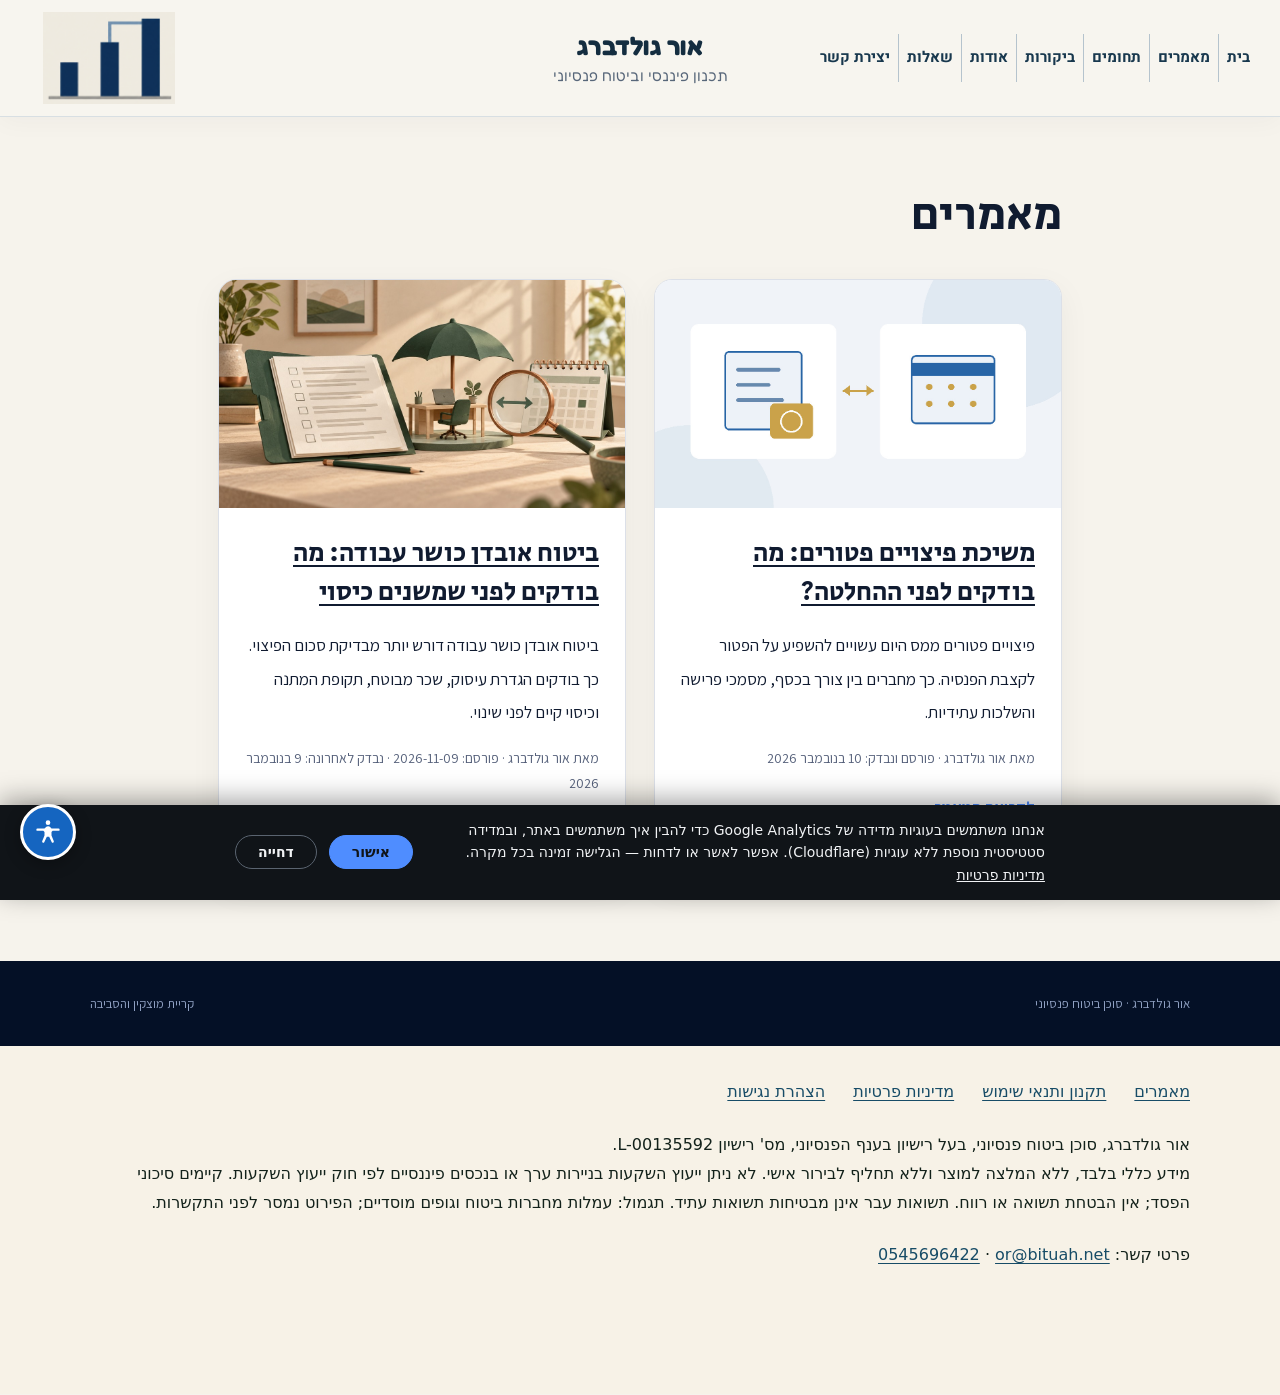
==== commit d028649e: "Correct domain contacts and keep articles informational" ====
--- a/blog/index.html
+++ b/blog/index.html
@@ -1,5 +1,6 @@
 <!DOCTYPE html>
-<html dir="rtl" lang="he"><head><meta charset="utf-8"/><meta content="width=device-width,initial-scale=1" name="viewport"/><title>מאמרים | אור גולדברג - סוכן ביטוח פנסיוני</title><meta content="מאמרים ומדריכים מקצועיים מאת אור גולדברג: ביטוח אובדן כושר עבודה: מה בודקים לפני שמשנים כיסוי" name="description"/><meta content="index,follow" name="robots"/><link href="https://bituah.net/blog/" rel="canonical"/><link href="/style.css?v=2a70298be70e" rel="stylesheet"/><link href="/legal.css?v=867d1d88ea61" rel="stylesheet"/><link href="/blog/article.css?v=ede7c2b34406" rel="stylesheet"/><link href="/header-parity.css?v=7ed9f051443f" rel="stylesheet"/></head><body><div class="site blog-site" data-template="brand-shell-v2"><a class="skip" href="#main-content">דילוג לתוכן</a><header class="topbar"><div class="wrap bar-in"><a aria-label="דף הבית" class="brand-side brand-home brand-home" href="/"><img alt="אור גולדברג - תכנון פיננסי וביטוח פנסיוני" class="insurance-logo" height="320" loading="eager" src="/assets/brand/insurance-approved-symbol.png" width="457"/></a><div class="brand-lockup header-name"><div class="brand">אור גולדברג</div><div class="brand-slogan">תכנון פיננסי וביטוח פנסיוני</div></div><div class="brand-side"><a class="phonepill" href="tel:+972545696422"><span dir="ltr">054-569-6422</span></a><nav aria-label="ניווט ראשי" class="topnav"><a href="/">בית</a><a href="/blog/">מאמרים</a><a href="/#areas">תחומים</a><a href="/#reviews">ביקורות</a><a href="/#about">אודות</a><a href="/#faq">שאלות</a><a href="/#contact">יצירת קשר</a></nav><details class="mobile-menu"><summary aria-label="פתיחת תפריט הניווט"><span aria-hidden="true" class="menu-lines"><i></i><i></i><i></i></span><span>תפריט</span></summary><nav aria-label="ניווט בנייד" class="mobile-nav"><a href="/">בית</a><a href="/blog/">מאמרים</a><a href="/#areas">תחומים</a><a href="/#reviews">ביקורות</a><a href="/#about">אודות</a><a href="/#faq">שאלות</a><a href="/#contact">יצירת קשר</a></nav></details></div></div></header><main class="reading" id="main-content"><h1>מאמרים</h1><div class="article-grid"><article class="article-card"><a aria-label="משיכת פיצויים פטורים: מה בודקים לפני ההחלטה?" href="/blog/severance-withdrawal-retirement-tax/"><img alt="איור מקורי להמחשה: בחינה של צורך בכסף היום לצד תכנון הפרישה" height="675" loading="lazy" src="/assets/articles/severance-withdrawal-retirement-tax.jpg" width="1200"/></a><div class="card-body"><h2><a href="/blog/severance-withdrawal-retirement-tax/">משיכת פיצויים פטורים: מה בודקים לפני ההחלטה?</a></h2><p>פיצויים פטורים ממס היום עשויים להשפיע על הפטור לקצבת הפנסיה. כך מחברים בין צורך בכסף, מסמכי פרישה והשלכות עתידיות.</p><p class="meta">מאת אור גולדברג · פורסם ונבדק: 10 בנובמבר 2026</p><a class="read-more" href="/blog/severance-withdrawal-retirement-tax/">לקריאת המאמר</a></div></article><article class="article-card"><a aria-label="ביטוח אובדן כושר עבודה: מה בודקים לפני שמשנים כיסוי" href="/blog/disability-insurance-coverage-review/"><img alt="איור מקורי להמחשה: בדיקת התאמת הכיסוי לעבודה ולתנאי הפוליסה" height="675" loading="lazy" src="/assets/articles/disability-insurance-coverage-review.jpg" width="1200"/></a><div class="card-body"><h2><a href="/blog/disability-insurance-coverage-review/">ביטוח אובדן כושר עבודה: מה בודקים לפני שמשנים כיסוי</a></h2><p>ביטוח אובדן כושר עבודה דורש יותר מבדיקת סכום הפיצוי. כך בודקים הגדרת עיסוק, שכר מבוטח, תקופת המתנה וכיסוי קיים לפני שינוי.</p><p class="meta">מאת אור גולדברג · פורסם: <time datetime="2026-11-09">2026-11-09</time> · נבדק לאחרונה: 9 בנובמבר 2026</p><a class="read-more" href="/blog/disability-insurance-coverage-review/">לקריאת המאמר</a></div></article></div></main><footer class="footer"><div class="wrap foot-in"><span>אור גולדברג · סוכן ביטוח פנסיוני</span><span>קריית מוצקין והסביבה</span></div></footer><footer class="legal-footer"><nav aria-label="מידע משפטי ונגישות" class="legal-links"><a href="/blog/">מאמרים</a><a href="/terms.html">תקנון ותנאי שימוש</a><a href="/privacy.html">מדיניות פרטיות</a><a href="/accessibility.html">הצהרת נגישות</a></nav><p>אור גולדברג, סוכן ביטוח פנסיוני, בעל רישיון בענף הפנסיוני, מס' רישיון <bdi>L-00135592</bdi>.<br/>מידע כללי בלבד, ללא המלצה למוצר וללא תחליף לבירור אישי. לא ניתן ייעוץ השקעות בניירות ערך או בנכסים פיננסיים לפי חוק ייעוץ השקעות. קיימים סיכוני הפסד; אין הבטחת תשואה או רווח. תשואות עבר אינן מבטיחות תשואות עתיד. תגמול: עמלות מחברות ביטוח וגופים מוסדיים; הפירוט נמסר לפני התקשרות.</p></footer></div><script defer="" src="/assets/accessibility/config.js"></script><script defer="" src="/assets/accessibility/open-nagish.min.js"></script><!-- Site analytics: consent banner + GA4 (consent-gated) + Cloudflare Web Analytics (cookieless) -->
+
+<html dir="rtl" lang="he"><head><meta charset="utf-8"/><meta content="width=device-width,initial-scale=1" name="viewport"/><title>מאמרים | אור גולדברג - סוכן ביטוח פנסיוני</title><meta content="מאמרים ומדריכים מקצועיים מאת אור גולדברג: ביטוח אובדן כושר עבודה: מה בודקים לפני שמשנים כיסוי" name="description"/><meta content="index,follow" name="robots"/><link href="https://bituah.net/blog/" rel="canonical"/><link href="/style.css?v=2a70298be70e" rel="stylesheet"/><link href="/legal.css?v=867d1d88ea61" rel="stylesheet"/><link href="/blog/article.css?v=ede7c2b34406" rel="stylesheet"/><link href="/header-parity.css?v=7ed9f051443f" rel="stylesheet"/></head><body><div class="site blog-site" data-template="brand-shell-v2"><a class="skip" href="#main-content">דילוג לתוכן</a><header class="topbar"><div class="wrap bar-in"><a aria-label="דף הבית" class="brand-side brand-home brand-home" href="/"><img alt="אור גולדברג - תכנון פיננסי וביטוח פנסיוני" class="insurance-logo" height="320" loading="eager" src="/assets/brand/insurance-approved-symbol.png" width="457"/></a><div class="brand-lockup header-name"><div class="brand">אור גולדברג</div><div class="brand-slogan">תכנון פיננסי וביטוח פנסיוני</div></div><div class="brand-side"><a class="phonepill" dir="ltr" href="tel:+972545696422"><span dir="ltr">0545696422</span></a><nav aria-label="ניווט ראשי" class="topnav"><a href="/">בית</a><a href="/blog/">מאמרים</a><a href="/#areas">תחומים</a><a href="/#reviews">ביקורות</a><a href="/#about">אודות</a><a href="/#faq">שאלות</a><a href="/#contact">יצירת קשר</a></nav><details class="mobile-menu"><summary aria-label="פתיחת תפריט הניווט"><span aria-hidden="true" class="menu-lines"><i></i><i></i><i></i></span><span>תפריט</span></summary><nav aria-label="ניווט בנייד" class="mobile-nav"><a href="/">בית</a><a href="/blog/">מאמרים</a><a href="/#areas">תחומים</a><a href="/#reviews">ביקורות</a><a href="/#about">אודות</a><a href="/#faq">שאלות</a><a href="/#contact">יצירת קשר</a></nav></details></div></div></header><main class="reading" id="main-content"><h1>מאמרים</h1><div class="article-grid"><article class="article-card"><a aria-label="משיכת פיצויים פטורים: מה בודקים לפני ההחלטה?" href="/blog/severance-withdrawal-retirement-tax/"><img alt="איור מקורי להמחשה: בחינה של צורך בכסף היום לצד תכנון הפרישה" height="675" loading="lazy" src="/assets/articles/severance-withdrawal-retirement-tax.jpg" width="1200"/></a><div class="card-body"><h2><a href="/blog/severance-withdrawal-retirement-tax/">משיכת פיצויים פטורים: מה בודקים לפני ההחלטה?</a></h2><p>פיצויים פטורים ממס היום עשויים להשפיע על הפטור לקצבת הפנסיה. כך מחברים בין צורך בכסף, מסמכי פרישה והשלכות עתידיות.</p><p class="meta">מאת אור גולדברג · פורסם ונבדק: 10 בנובמבר 2026</p><a class="read-more" href="/blog/severance-withdrawal-retirement-tax/">לקריאת המאמר</a></div></article><article class="article-card"><a aria-label="ביטוח אובדן כושר עבודה: מה בודקים לפני שמשנים כיסוי" href="/blog/disability-insurance-coverage-review/"><img alt="איור מקורי להמחשה: בדיקת התאמת הכיסוי לעבודה ולתנאי הפוליסה" height="675" loading="lazy" src="/assets/articles/disability-insurance-coverage-review.jpg" width="1200"/></a><div class="card-body"><h2><a href="/blog/disability-insurance-coverage-review/">ביטוח אובדן כושר עבודה: מה בודקים לפני שמשנים כיסוי</a></h2><p>ביטוח אובדן כושר עבודה דורש יותר מבדיקת סכום הפיצוי. כך בודקים הגדרת עיסוק, שכר מבוטח, תקופת המתנה וכיסוי קיים לפני שינוי.</p><p class="meta">מאת אור גולדברג · פורסם: <time datetime="2026-11-09">2026-11-09</time> · נבדק לאחרונה: 9 בנובמבר 2026</p><a class="read-more" href="/blog/disability-insurance-coverage-review/">לקריאת המאמר</a></div></article></div></main><footer class="footer"><div class="wrap foot-in"><span>אור גולדברג · סוכן ביטוח פנסיוני</span><span>קריית מוצקין והסביבה</span></div></footer><footer class="legal-footer"><nav aria-label="מידע משפטי ונגישות" class="legal-links"><a href="/blog/">מאמרים</a><a href="/terms.html">תקנון ותנאי שימוש</a><a href="/privacy.html">מדיניות פרטיות</a><a href="/accessibility.html">הצהרת נגישות</a></nav><p>אור גולדברג, סוכן ביטוח פנסיוני, בעל רישיון בענף הפנסיוני, מס' רישיון <bdi>L-00135592</bdi>.<br/>מידע כללי בלבד, ללא המלצה למוצר וללא תחליף לבירור אישי. לא ניתן ייעוץ השקעות בניירות ערך או בנכסים פיננסיים לפי חוק ייעוץ השקעות. קיימים סיכוני הפסד; אין הבטחת תשואה או רווח. תשואות עבר אינן מבטיחות תשואות עתיד. תגמול: עמלות מחברות ביטוח וגופים מוסדיים; הפירוט נמסר לפני התקשרות.</p><p class="site-contact-details">פרטי קשר: <a dir="ltr" href="mailto:or@bituah.net">or@bituah.net</a> · <a dir="ltr" href="tel:+972545696422">0545696422</a></p></footer></div><script defer="" src="/assets/accessibility/config.js"></script><script defer="" src="/assets/accessibility/open-nagish.min.js"></script><!-- Site analytics: consent banner + GA4 (consent-gated) + Cloudflare Web Analytics (cookieless) -->
 <script>
 (function(){
   var GA_ID='G-C3EWDPD6DJ', CF_TOKEN='e145ec3e7b22482c9d11799392d0a187', ACCENT='#4F8DFF';
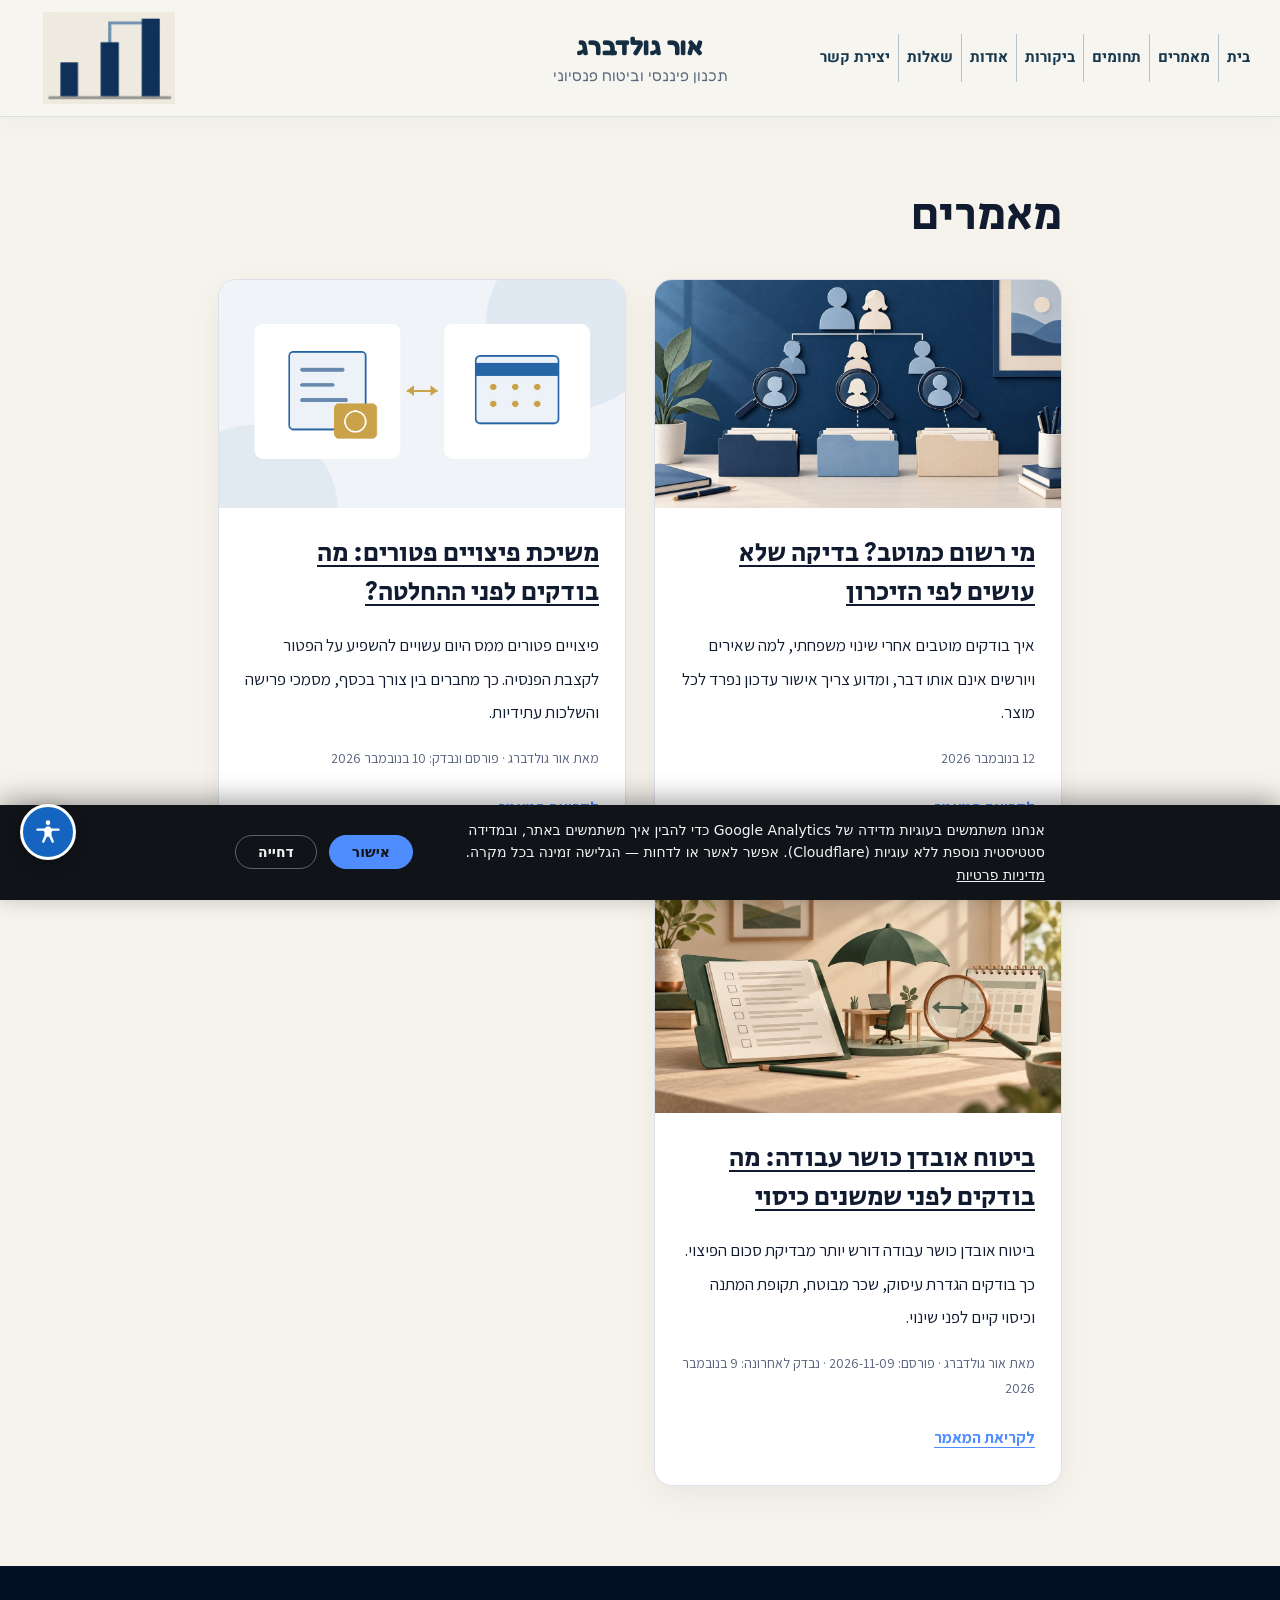
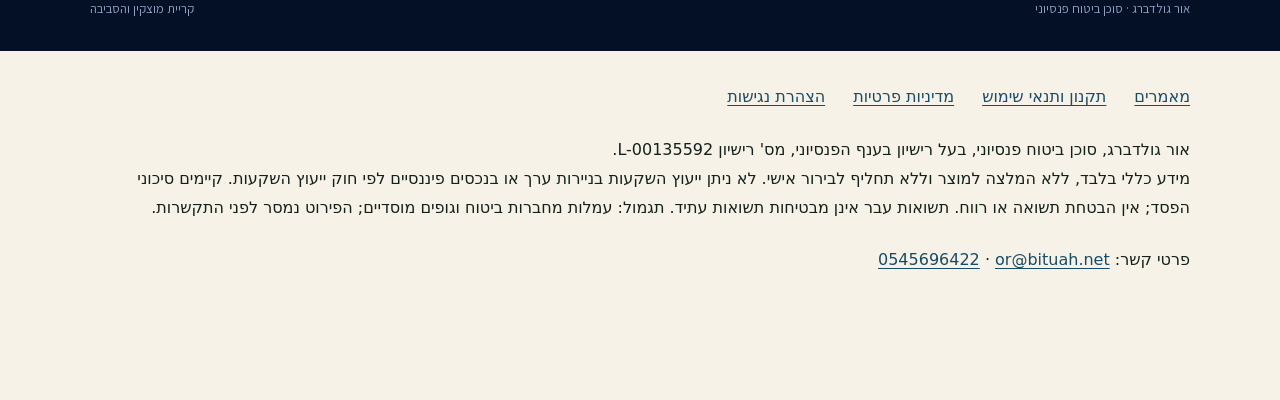
==== commit 5c6a5964: "Prepare researched Nov12 articles with original illustrations" ====
--- a/blog/index.html
+++ b/blog/index.html
@@ -1,6 +1,4 @@
-<!DOCTYPE html>
-
-<html dir="rtl" lang="he"><head><meta charset="utf-8"/><meta content="width=device-width,initial-scale=1" name="viewport"/><title>מאמרים | אור גולדברג - סוכן ביטוח פנסיוני</title><meta content="מאמרים ומדריכים מקצועיים מאת אור גולדברג: ביטוח אובדן כושר עבודה: מה בודקים לפני שמשנים כיסוי" name="description"/><meta content="index,follow" name="robots"/><link href="https://bituah.net/blog/" rel="canonical"/><link href="/style.css?v=2a70298be70e" rel="stylesheet"/><link href="/legal.css?v=867d1d88ea61" rel="stylesheet"/><link href="/blog/article.css?v=ede7c2b34406" rel="stylesheet"/><link href="/header-parity.css?v=7ed9f051443f" rel="stylesheet"/></head><body><div class="site blog-site" data-template="brand-shell-v2"><a class="skip" href="#main-content">דילוג לתוכן</a><header class="topbar"><div class="wrap bar-in"><a aria-label="דף הבית" class="brand-side brand-home brand-home" href="/"><img alt="אור גולדברג - תכנון פיננסי וביטוח פנסיוני" class="insurance-logo" height="320" loading="eager" src="/assets/brand/insurance-approved-symbol.png" width="457"/></a><div class="brand-lockup header-name"><div class="brand">אור גולדברג</div><div class="brand-slogan">תכנון פיננסי וביטוח פנסיוני</div></div><div class="brand-side"><a class="phonepill" dir="ltr" href="tel:+972545696422"><span dir="ltr">0545696422</span></a><nav aria-label="ניווט ראשי" class="topnav"><a href="/">בית</a><a href="/blog/">מאמרים</a><a href="/#areas">תחומים</a><a href="/#reviews">ביקורות</a><a href="/#about">אודות</a><a href="/#faq">שאלות</a><a href="/#contact">יצירת קשר</a></nav><details class="mobile-menu"><summary aria-label="פתיחת תפריט הניווט"><span aria-hidden="true" class="menu-lines"><i></i><i></i><i></i></span><span>תפריט</span></summary><nav aria-label="ניווט בנייד" class="mobile-nav"><a href="/">בית</a><a href="/blog/">מאמרים</a><a href="/#areas">תחומים</a><a href="/#reviews">ביקורות</a><a href="/#about">אודות</a><a href="/#faq">שאלות</a><a href="/#contact">יצירת קשר</a></nav></details></div></div></header><main class="reading" id="main-content"><h1>מאמרים</h1><div class="article-grid"><article class="article-card"><a aria-label="משיכת פיצויים פטורים: מה בודקים לפני ההחלטה?" href="/blog/severance-withdrawal-retirement-tax/"><img alt="איור מקורי להמחשה: בחינה של צורך בכסף היום לצד תכנון הפרישה" height="675" loading="lazy" src="/assets/articles/severance-withdrawal-retirement-tax.jpg" width="1200"/></a><div class="card-body"><h2><a href="/blog/severance-withdrawal-retirement-tax/">משיכת פיצויים פטורים: מה בודקים לפני ההחלטה?</a></h2><p>פיצויים פטורים ממס היום עשויים להשפיע על הפטור לקצבת הפנסיה. כך מחברים בין צורך בכסף, מסמכי פרישה והשלכות עתידיות.</p><p class="meta">מאת אור גולדברג · פורסם ונבדק: 10 בנובמבר 2026</p><a class="read-more" href="/blog/severance-withdrawal-retirement-tax/">לקריאת המאמר</a></div></article><article class="article-card"><a aria-label="ביטוח אובדן כושר עבודה: מה בודקים לפני שמשנים כיסוי" href="/blog/disability-insurance-coverage-review/"><img alt="איור מקורי להמחשה: בדיקת התאמת הכיסוי לעבודה ולתנאי הפוליסה" height="675" loading="lazy" src="/assets/articles/disability-insurance-coverage-review.jpg" width="1200"/></a><div class="card-body"><h2><a href="/blog/disability-insurance-coverage-review/">ביטוח אובדן כושר עבודה: מה בודקים לפני שמשנים כיסוי</a></h2><p>ביטוח אובדן כושר עבודה דורש יותר מבדיקת סכום הפיצוי. כך בודקים הגדרת עיסוק, שכר מבוטח, תקופת המתנה וכיסוי קיים לפני שינוי.</p><p class="meta">מאת אור גולדברג · פורסם: <time datetime="2026-11-09">2026-11-09</time> · נבדק לאחרונה: 9 בנובמבר 2026</p><a class="read-more" href="/blog/disability-insurance-coverage-review/">לקריאת המאמר</a></div></article></div></main><footer class="footer"><div class="wrap foot-in"><span>אור גולדברג · סוכן ביטוח פנסיוני</span><span>קריית מוצקין והסביבה</span></div></footer><footer class="legal-footer"><nav aria-label="מידע משפטי ונגישות" class="legal-links"><a href="/blog/">מאמרים</a><a href="/terms.html">תקנון ותנאי שימוש</a><a href="/privacy.html">מדיניות פרטיות</a><a href="/accessibility.html">הצהרת נגישות</a></nav><p>אור גולדברג, סוכן ביטוח פנסיוני, בעל רישיון בענף הפנסיוני, מס' רישיון <bdi>L-00135592</bdi>.<br/>מידע כללי בלבד, ללא המלצה למוצר וללא תחליף לבירור אישי. לא ניתן ייעוץ השקעות בניירות ערך או בנכסים פיננסיים לפי חוק ייעוץ השקעות. קיימים סיכוני הפסד; אין הבטחת תשואה או רווח. תשואות עבר אינן מבטיחות תשואות עתיד. תגמול: עמלות מחברות ביטוח וגופים מוסדיים; הפירוט נמסר לפני התקשרות.</p><p class="site-contact-details">פרטי קשר: <a dir="ltr" href="mailto:or@bituah.net">or@bituah.net</a> · <a dir="ltr" href="tel:+972545696422">0545696422</a></p></footer></div><script defer="" src="/assets/accessibility/config.js"></script><script defer="" src="/assets/accessibility/open-nagish.min.js"></script><!-- Site analytics: consent banner + GA4 (consent-gated) + Cloudflare Web Analytics (cookieless) -->
+<!doctype html><html lang="he" dir="rtl"><head><meta charset="utf-8"/><meta content="width=device-width,initial-scale=1" name="viewport"/><title>מאמרים | אור גולדברג - סוכן ביטוח פנסיוני</title><meta content="מאמרים ומדריכים מקצועיים: מי רשום כמוטב? בדיקה שלא עושים לפי הזיכרון" name="description"/><meta content="index,follow" name="robots"/><link href="https://bituah.net/blog/" rel="canonical"/><link href="/header-parity.css?v=7ed9f051443f" rel="stylesheet"/><link rel="stylesheet" href="/style.css?v=0c7f0c8b0dcc"><link rel="stylesheet" href="/legal.css?v=e0c0a687b868"><link rel="stylesheet" href="/blog/article.css?v=b42b352e508b"></head><body><div class="site blog-site" data-template="brand-shell-v2"><a class="skip" href="#main-content">דילוג לתוכן</a><header class="topbar"><div class="wrap bar-in"><a aria-label="דף הבית" class="brand-side brand-home brand-home" href="/"><img alt="אור גולדברג - תכנון פיננסי וביטוח פנסיוני" class="insurance-logo" height="320" loading="eager" src="/assets/brand/insurance-approved-symbol.png" width="457"/></a><div class="brand-lockup header-name"><div class="brand">אור גולדברג</div><div class="brand-slogan">תכנון פיננסי וביטוח פנסיוני</div></div><div class="brand-side"><a class="phonepill" dir="ltr" href="tel:+972545696422"><span dir="ltr">0545696422</span></a><nav aria-label="ניווט ראשי" class="topnav"><a href="/">בית</a><a href="/blog/">מאמרים</a><a href="/#areas">תחומים</a><a href="/#reviews">ביקורות</a><a href="/#about">אודות</a><a href="/#faq">שאלות</a><a href="/#contact">יצירת קשר</a></nav><details class="mobile-menu"><summary aria-label="פתיחת תפריט הניווט"><span aria-hidden="true" class="menu-lines"><i></i><i></i><i></i></span><span>תפריט</span></summary><nav aria-label="ניווט בנייד" class="mobile-nav"><a href="/">בית</a><a href="/blog/">מאמרים</a><a href="/#areas">תחומים</a><a href="/#reviews">ביקורות</a><a href="/#about">אודות</a><a href="/#faq">שאלות</a><a href="/#contact">יצירת קשר</a></nav></details></div></div></header><main class="reading" id="main-content"><h1>מאמרים</h1><div class="article-grid"><article class="article-card"><a aria-label="מי רשום כמוטב? בדיקה שלא עושים לפי הזיכרון" href="/blog/beneficiaries-pension-provident-review/"><img alt="איור מקורי להמחשה: בדיקה נפרדת של מסמכי חיסכון ושל הקשר שלהם לבני המשפחה" height="675" loading="lazy" src="/assets/articles/beneficiaries-pension-provident-review.jpg" width="1200"/></a><div class="card-body"><h2><a href="/blog/beneficiaries-pension-provident-review/">מי רשום כמוטב? בדיקה שלא עושים לפי הזיכרון</a></h2><p>איך בודקים מוטבים אחרי שינוי משפחתי, למה שאירים ויורשים אינם אותו דבר, ומדוע צריך אישור עדכון נפרד לכל מוצר.</p><p class="meta">12 בנובמבר 2026</p><a class="read-more" href="/blog/beneficiaries-pension-provident-review/">לקריאת המאמר</a></div></article><article class="article-card"><a aria-label="משיכת פיצויים פטורים: מה בודקים לפני ההחלטה?" href="/blog/severance-withdrawal-retirement-tax/"><img alt="איור מקורי להמחשה: בחינה של צורך בכסף היום לצד תכנון הפרישה" height="675" loading="lazy" src="/assets/articles/severance-withdrawal-retirement-tax.jpg" width="1200"/></a><div class="card-body"><h2><a href="/blog/severance-withdrawal-retirement-tax/">משיכת פיצויים פטורים: מה בודקים לפני ההחלטה?</a></h2><p>פיצויים פטורים ממס היום עשויים להשפיע על הפטור לקצבת הפנסיה. כך מחברים בין צורך בכסף, מסמכי פרישה והשלכות עתידיות.</p><p class="meta">מאת אור גולדברג · פורסם ונבדק: 10 בנובמבר 2026</p><a class="read-more" href="/blog/severance-withdrawal-retirement-tax/">לקריאת המאמר</a></div></article><article class="article-card"><a aria-label="ביטוח אובדן כושר עבודה: מה בודקים לפני שמשנים כיסוי" href="/blog/disability-insurance-coverage-review/"><img alt="איור מקורי להמחשה: בדיקת התאמת הכיסוי לעבודה ולתנאי הפוליסה" height="675" loading="lazy" src="/assets/articles/disability-insurance-coverage-review.jpg" width="1200"/></a><div class="card-body"><h2><a href="/blog/disability-insurance-coverage-review/">ביטוח אובדן כושר עבודה: מה בודקים לפני שמשנים כיסוי</a></h2><p>ביטוח אובדן כושר עבודה דורש יותר מבדיקת סכום הפיצוי. כך בודקים הגדרת עיסוק, שכר מבוטח, תקופת המתנה וכיסוי קיים לפני שינוי.</p><p class="meta">מאת אור גולדברג · פורסם: <time datetime="2026-11-09">2026-11-09</time> · נבדק לאחרונה: 9 בנובמבר 2026</p><a class="read-more" href="/blog/disability-insurance-coverage-review/">לקריאת המאמר</a></div></article></div></main><footer class="footer"><div class="wrap foot-in"><span>אור גולדברג · סוכן ביטוח פנסיוני</span><span>קריית מוצקין והסביבה</span></div></footer><footer class="legal-footer"><nav aria-label="מידע משפטי ונגישות" class="legal-links"><a href="/blog/">מאמרים</a><a href="/terms.html">תקנון ותנאי שימוש</a><a href="/privacy.html">מדיניות פרטיות</a><a href="/accessibility.html">הצהרת נגישות</a></nav><p>אור גולדברג, סוכן ביטוח פנסיוני, בעל רישיון בענף הפנסיוני, מס' רישיון <bdi>L-00135592</bdi>.<br/>מידע כללי בלבד, ללא המלצה למוצר וללא תחליף לבירור אישי. לא ניתן ייעוץ השקעות בניירות ערך או בנכסים פיננסיים לפי חוק ייעוץ השקעות. קיימים סיכוני הפסד; אין הבטחת תשואה או רווח. תשואות עבר אינן מבטיחות תשואות עתיד. תגמול: עמלות מחברות ביטוח וגופים מוסדיים; הפירוט נמסר לפני התקשרות.</p><p class="site-contact-details">פרטי קשר: <a dir="ltr" href="mailto:or@bituah.net">or@bituah.net</a> · <a dir="ltr" href="tel:+972545696422">0545696422</a></p></footer></div><script src="/assets/accessibility/config.js" defer></script><script src="/assets/accessibility/open-nagish.min.js" defer></script><!-- Site analytics: consent banner + GA4 (consent-gated) + Cloudflare Web Analytics (cookieless) -->
 <script>
 (function(){
   var GA_ID='G-C3EWDPD6DJ', CF_TOKEN='e145ec3e7b22482c9d11799392d0a187', ACCENT='#4F8DFF';
--- a/style.css
+++ b/style.css
@@ -35,7 +35,7 @@
 .hook { font-size: 22px; line-height: 1.6; color: var(--blue-soft); font-weight: 500; margin: 0 0 18px; max-width: 42ch; }
 .lede { font-size: 17px; line-height: 1.9; color: #C6D2E8; max-width: 48ch; margin: 0 0 42px; }
 .cta-row { display: flex; gap: 30px; align-items: center; flex-wrap: wrap; }
-.btn-main { background: var(--blue); color: #fff; padding: 15px 36px; border-radius: 999px; font-size: 15px; font-weight: 700; text-decoration: none; transition: background .3s, transform .3s; box-shadow: 0 10px 30px rgba(46,124,246,.35); }
+.btn-main { background: #2364d2; color: #fff; padding: 15px 36px; border-radius: 999px; font-size: 15px; font-weight: 700; text-decoration: none; transition: background .3s, transform .3s; box-shadow: 0 10px 30px rgba(46,124,246,.35); }
 .btn-main:hover { background: var(--blue-soft); color: var(--deep); transform: translateY(-2px); }
 .btn-text { font-size: 15px; color: var(--cream); text-decoration: none; border-bottom: 1px solid var(--blue); padding-bottom: 3px; }
 .btn-text:hover { color: var(--blue-soft); }
@@ -310,3 +310,9 @@
 @media(min-width:651px) and (max-width:1100px){#og-consent{padding-left:88px!important}}
 
 .site .topbar .insurance-logo{width:100px;height:74px;object-fit:contain;mix-blend-mode:multiply}.site .topbar .header-name .brand-slogan{font-family:Heebo,Assistant,sans-serif;font-size:15px;line-height:1.3}.site .topbar .header-name{flex-direction:column;justify-content:center;width:100%;max-width:none}@media(max-width:1100px){.site .topbar .insurance-logo{width:68px;height:50px}.site .topbar .header-name .brand-slogan{font-size:13px}}@media(max-width:650px){.site .topbar .insurance-logo{width:56px;height:44px}.site .topbar .header-name .brand-slogan{font-size:11px}}@media(max-width:360px){.site .topbar .header-name .brand-slogan{font-size:10px}}
+
+/* Neutral contact details: readable on dark contact sections, isolated LTR links. */
+.contact .contact-details{display:flex;flex-wrap:wrap;align-items:center;justify-content:center;gap:.5rem 1.25rem;margin:1.25rem auto 0;color:#f5f7fa;font-size:1rem;line-height:1.8}
+.contact .contact-details a,.contact .contact-details a:visited{color:#f5f7fa;display:inline-block;direction:ltr;unicode-bidi:isolate;white-space:nowrap;text-decoration:underline;text-underline-offset:.2em}
+.contact .contact-details a:hover{color:#fff}
+.contact .contact-details a:focus-visible{outline:2px solid #fff;outline-offset:5px;border-radius:2px}
--- a/blog/article.css
+++ b/blog/article.css
@@ -4,4 +4,4 @@
 .reading{max-width:900px;margin:0 auto;padding:44px 28px 80px;min-height:50vh}.reading a{color:inherit;text-underline-offset:4px;overflow-wrap:anywhere}.reading>nav{display:flex;gap:16px;flex-wrap:wrap;margin-bottom:28px;font-size:15px;color:var(--muted)}.reading h1{font-size:clamp(30px,4vw,46px);line-height:1.35;margin:24px 0;color:var(--ink)}.reading h2{font-size:27px;line-height:1.5;margin:44px 0 16px}.reading h3{font-size:22px;line-height:1.5;margin-top:28px}.reading p,.reading li{font-size:18px;line-height:1.95;overflow-wrap:anywhere}.reading li{margin:12px 0}.reading figure{margin:28px 0}.reading img{display:block;width:100%;height:auto;border-radius:16px}.reading figcaption,.reading .meta{font-size:14px;line-height:1.8;color:var(--muted)}.reading .next{border-top:1px solid var(--line);padding-top:24px;margin-top:40px}
 .article-grid{display:grid;grid-template-columns:repeat(auto-fit,minmax(min(100%,300px),1fr));gap:28px;margin-top:32px}.article-card{background:var(--paper,#fff);border:1px solid var(--line);border-radius:18px;overflow:hidden;box-shadow:0 10px 32px rgba(0,0,0,.05)}.article-card img{border-radius:0;aspect-ratio:16/9;object-fit:cover}.article-card .card-body{padding:26px}.article-card h2{font-size:26px;margin:0 0 16px}.article-card p{font-size:17px}.article-card .read-more{display:inline-flex;min-height:44px;align-items:center;color:var(--accent-ring);font-weight:700}.blog-site .legal-footer{padding-bottom:100px}.skip{position:absolute;left:10px;top:-80px;z-index:1000;background:#fff;color:#111;padding:12px}.skip:focus{top:10px}
 @media(max-width:1040px){.blog-site .legal-footer{padding-left:88px;padding-bottom:250px}.reading{padding-left:88px}.blog-site .bar-in{justify-content:center}.blog-site .brand-side{justify-content:center}.blog-site .topnav{justify-content:center;display:flex}.blog-site .brand-slogan{white-space:normal}}
-@media(max-width:650px){.reading{padding:24px 20px 70px 84px}.blog-site .bar-in{padding:14px 20px}.blog-site .brand-side{gap:12px}.blog-site .brand{font-size:20px}.blog-site .wealth-logo{width:54px;height:54px}.blog-site .topnav{gap:4px 16px;font-size:14px}.blog-site .phonepill{padding:7px 16px}.article-card .card-body{padding:18px}.article-card h2{font-size:23px}.reading h2{font-size:25px}}
+@media(max-width:650px){.reading{padding:24px 20px 70px 72px}.reading h1,.reading figure{margin-left:-52px}.blog-site .legal-footer{padding-left:72px;padding-right:20px}.blog-site .bar-in{padding:14px 20px}.blog-site .brand-side{gap:12px}.blog-site .brand{font-size:20px}.blog-site .wealth-logo{width:54px;height:54px}.blog-site .topnav{gap:4px 16px;font-size:14px}.blog-site .phonepill{padding:7px 16px}.article-card .card-body{padding:18px}.article-card h2{font-size:23px}.reading h2{font-size:25px}}
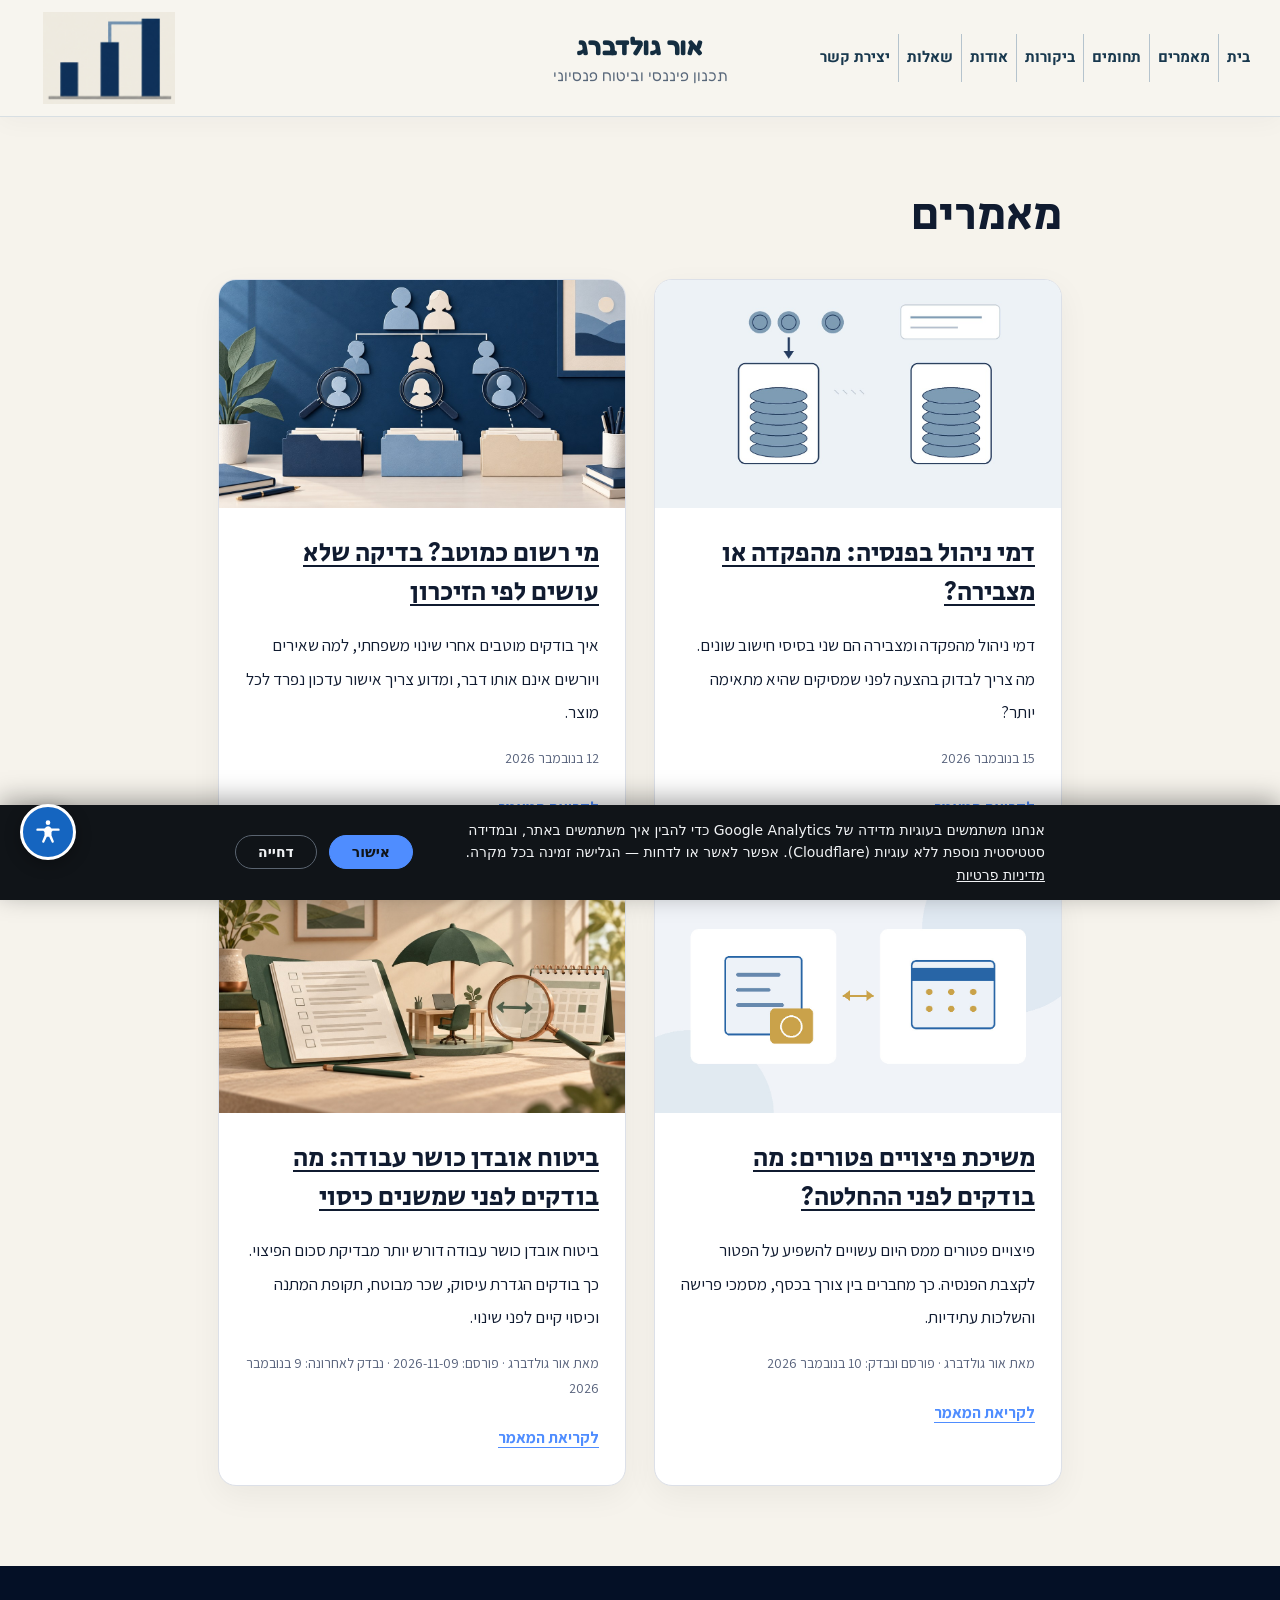
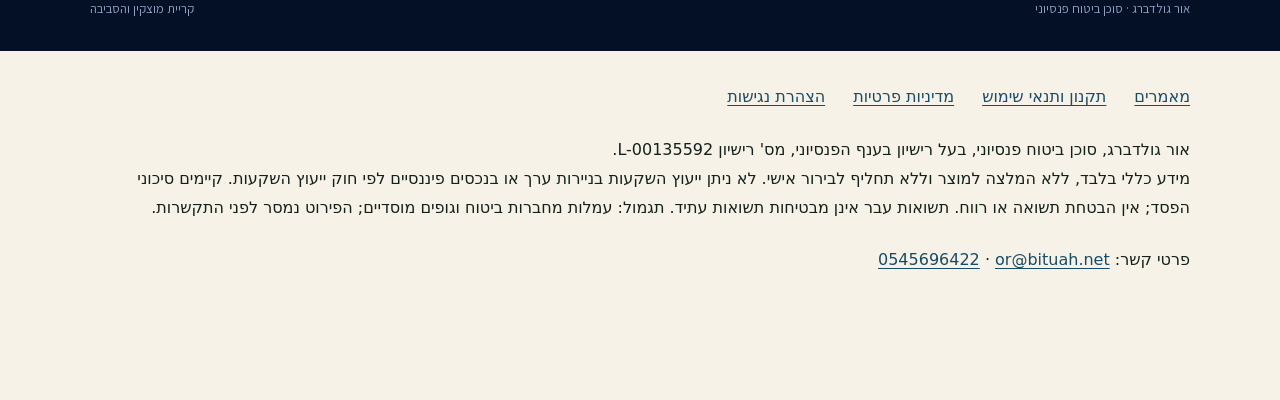
==== commit 0482c689: "Publish Nov15 educational article cycle with original illustration" ====
--- a/blog/index.html
+++ b/blog/index.html
@@ -1,4 +1,4 @@
-<!doctype html><html lang="he" dir="rtl"><head><meta charset="utf-8"/><meta content="width=device-width,initial-scale=1" name="viewport"/><title>מאמרים | אור גולדברג - סוכן ביטוח פנסיוני</title><meta content="מאמרים ומדריכים מקצועיים: מי רשום כמוטב? בדיקה שלא עושים לפי הזיכרון" name="description"/><meta content="index,follow" name="robots"/><link href="https://bituah.net/blog/" rel="canonical"/><link href="/header-parity.css?v=7ed9f051443f" rel="stylesheet"/><link rel="stylesheet" href="/style.css?v=0c7f0c8b0dcc"><link rel="stylesheet" href="/legal.css?v=e0c0a687b868"><link rel="stylesheet" href="/blog/article.css?v=b42b352e508b"></head><body><div class="site blog-site" data-template="brand-shell-v2"><a class="skip" href="#main-content">דילוג לתוכן</a><header class="topbar"><div class="wrap bar-in"><a aria-label="דף הבית" class="brand-side brand-home brand-home" href="/"><img alt="אור גולדברג - תכנון פיננסי וביטוח פנסיוני" class="insurance-logo" height="320" loading="eager" src="/assets/brand/insurance-approved-symbol.png" width="457"/></a><div class="brand-lockup header-name"><div class="brand">אור גולדברג</div><div class="brand-slogan">תכנון פיננסי וביטוח פנסיוני</div></div><div class="brand-side"><a class="phonepill" dir="ltr" href="tel:+972545696422"><span dir="ltr">0545696422</span></a><nav aria-label="ניווט ראשי" class="topnav"><a href="/">בית</a><a href="/blog/">מאמרים</a><a href="/#areas">תחומים</a><a href="/#reviews">ביקורות</a><a href="/#about">אודות</a><a href="/#faq">שאלות</a><a href="/#contact">יצירת קשר</a></nav><details class="mobile-menu"><summary aria-label="פתיחת תפריט הניווט"><span aria-hidden="true" class="menu-lines"><i></i><i></i><i></i></span><span>תפריט</span></summary><nav aria-label="ניווט בנייד" class="mobile-nav"><a href="/">בית</a><a href="/blog/">מאמרים</a><a href="/#areas">תחומים</a><a href="/#reviews">ביקורות</a><a href="/#about">אודות</a><a href="/#faq">שאלות</a><a href="/#contact">יצירת קשר</a></nav></details></div></div></header><main class="reading" id="main-content"><h1>מאמרים</h1><div class="article-grid"><article class="article-card"><a aria-label="מי רשום כמוטב? בדיקה שלא עושים לפי הזיכרון" href="/blog/beneficiaries-pension-provident-review/"><img alt="איור מקורי להמחשה: בדיקה נפרדת של מסמכי חיסכון ושל הקשר שלהם לבני המשפחה" height="675" loading="lazy" src="/assets/articles/beneficiaries-pension-provident-review.jpg" width="1200"/></a><div class="card-body"><h2><a href="/blog/beneficiaries-pension-provident-review/">מי רשום כמוטב? בדיקה שלא עושים לפי הזיכרון</a></h2><p>איך בודקים מוטבים אחרי שינוי משפחתי, למה שאירים ויורשים אינם אותו דבר, ומדוע צריך אישור עדכון נפרד לכל מוצר.</p><p class="meta">12 בנובמבר 2026</p><a class="read-more" href="/blog/beneficiaries-pension-provident-review/">לקריאת המאמר</a></div></article><article class="article-card"><a aria-label="משיכת פיצויים פטורים: מה בודקים לפני ההחלטה?" href="/blog/severance-withdrawal-retirement-tax/"><img alt="איור מקורי להמחשה: בחינה של צורך בכסף היום לצד תכנון הפרישה" height="675" loading="lazy" src="/assets/articles/severance-withdrawal-retirement-tax.jpg" width="1200"/></a><div class="card-body"><h2><a href="/blog/severance-withdrawal-retirement-tax/">משיכת פיצויים פטורים: מה בודקים לפני ההחלטה?</a></h2><p>פיצויים פטורים ממס היום עשויים להשפיע על הפטור לקצבת הפנסיה. כך מחברים בין צורך בכסף, מסמכי פרישה והשלכות עתידיות.</p><p class="meta">מאת אור גולדברג · פורסם ונבדק: 10 בנובמבר 2026</p><a class="read-more" href="/blog/severance-withdrawal-retirement-tax/">לקריאת המאמר</a></div></article><article class="article-card"><a aria-label="ביטוח אובדן כושר עבודה: מה בודקים לפני שמשנים כיסוי" href="/blog/disability-insurance-coverage-review/"><img alt="איור מקורי להמחשה: בדיקת התאמת הכיסוי לעבודה ולתנאי הפוליסה" height="675" loading="lazy" src="/assets/articles/disability-insurance-coverage-review.jpg" width="1200"/></a><div class="card-body"><h2><a href="/blog/disability-insurance-coverage-review/">ביטוח אובדן כושר עבודה: מה בודקים לפני שמשנים כיסוי</a></h2><p>ביטוח אובדן כושר עבודה דורש יותר מבדיקת סכום הפיצוי. כך בודקים הגדרת עיסוק, שכר מבוטח, תקופת המתנה וכיסוי קיים לפני שינוי.</p><p class="meta">מאת אור גולדברג · פורסם: <time datetime="2026-11-09">2026-11-09</time> · נבדק לאחרונה: 9 בנובמבר 2026</p><a class="read-more" href="/blog/disability-insurance-coverage-review/">לקריאת המאמר</a></div></article></div></main><footer class="footer"><div class="wrap foot-in"><span>אור גולדברג · סוכן ביטוח פנסיוני</span><span>קריית מוצקין והסביבה</span></div></footer><footer class="legal-footer"><nav aria-label="מידע משפטי ונגישות" class="legal-links"><a href="/blog/">מאמרים</a><a href="/terms.html">תקנון ותנאי שימוש</a><a href="/privacy.html">מדיניות פרטיות</a><a href="/accessibility.html">הצהרת נגישות</a></nav><p>אור גולדברג, סוכן ביטוח פנסיוני, בעל רישיון בענף הפנסיוני, מס' רישיון <bdi>L-00135592</bdi>.<br/>מידע כללי בלבד, ללא המלצה למוצר וללא תחליף לבירור אישי. לא ניתן ייעוץ השקעות בניירות ערך או בנכסים פיננסיים לפי חוק ייעוץ השקעות. קיימים סיכוני הפסד; אין הבטחת תשואה או רווח. תשואות עבר אינן מבטיחות תשואות עתיד. תגמול: עמלות מחברות ביטוח וגופים מוסדיים; הפירוט נמסר לפני התקשרות.</p><p class="site-contact-details">פרטי קשר: <a dir="ltr" href="mailto:or@bituah.net">or@bituah.net</a> · <a dir="ltr" href="tel:+972545696422">0545696422</a></p></footer></div><script src="/assets/accessibility/config.js" defer></script><script src="/assets/accessibility/open-nagish.min.js" defer></script><!-- Site analytics: consent banner + GA4 (consent-gated) + Cloudflare Web Analytics (cookieless) -->
+<!doctype html><html lang="he" dir="rtl"><head><meta charset="utf-8"/><meta content="width=device-width,initial-scale=1" name="viewport"/><title>מאמרים | אור גולדברג - סוכן ביטוח פנסיוני</title><meta content="מאמרים ומדריכים מקצועיים: מי רשום כמוטב? בדיקה שלא עושים לפי הזיכרון" name="description"/><meta content="index,follow" name="robots"/><link href="https://bituah.net/blog/" rel="canonical"/><link href="/header-parity.css?v=7ed9f051443f" rel="stylesheet"/><link rel="stylesheet" href="/style.css?v=0c7f0c8b0dcc"><link rel="stylesheet" href="/legal.css?v=e0c0a687b868"><link rel="stylesheet" href="/blog/article.css?v=b42b352e508b"></head><body><div class="site blog-site" data-template="brand-shell-v2"><a class="skip" href="#main-content">דילוג לתוכן</a><header class="topbar"><div class="wrap bar-in"><a aria-label="דף הבית" class="brand-side brand-home brand-home" href="/"><img alt="אור גולדברג - תכנון פיננסי וביטוח פנסיוני" class="insurance-logo" height="320" loading="eager" src="/assets/brand/insurance-approved-symbol.png" width="457"/></a><div class="brand-lockup header-name"><div class="brand">אור גולדברג</div><div class="brand-slogan">תכנון פיננסי וביטוח פנסיוני</div></div><div class="brand-side"><a class="phonepill" dir="ltr" href="tel:+972545696422"><span dir="ltr">0545696422</span></a><nav aria-label="ניווט ראשי" class="topnav"><a href="/">בית</a><a href="/blog/">מאמרים</a><a href="/#areas">תחומים</a><a href="/#reviews">ביקורות</a><a href="/#about">אודות</a><a href="/#faq">שאלות</a><a href="/#contact">יצירת קשר</a></nav><details class="mobile-menu"><summary aria-label="פתיחת תפריט הניווט"><span aria-hidden="true" class="menu-lines"><i></i><i></i><i></i></span><span>תפריט</span></summary><nav aria-label="ניווט בנייד" class="mobile-nav"><a href="/">בית</a><a href="/blog/">מאמרים</a><a href="/#areas">תחומים</a><a href="/#reviews">ביקורות</a><a href="/#about">אודות</a><a href="/#faq">שאלות</a><a href="/#contact">יצירת קשר</a></nav></details></div></div></header><main class="reading" id="main-content"><h1>מאמרים</h1><div class="article-grid"><article class="article-card"><a aria-label="דמי ניהול בפנסיה: מהפקדה או מצבירה?" href="/blog/pension-fees-two-bases/"><img alt="איור מקורי להמחשה: הפרדה בין הפקדות חדשות לחיסכון שנצבר" height="675" loading="lazy" src="/assets/articles/pension-fees-two-bases.jpg" width="1200"/></a><div class="card-body"><h2><a href="/blog/pension-fees-two-bases/">דמי ניהול בפנסיה: מהפקדה או מצבירה?</a></h2><p>דמי ניהול מהפקדה ומצבירה הם שני בסיסי חישוב שונים. מה צריך לבדוק בהצעה לפני שמסיקים שהיא מתאימה יותר?</p><p class="meta">15 בנובמבר 2026</p><a class="read-more" href="/blog/pension-fees-two-bases/">לקריאת המאמר</a></div></article><article class="article-card"><a aria-label="מי רשום כמוטב? בדיקה שלא עושים לפי הזיכרון" href="/blog/beneficiaries-pension-provident-review/"><img alt="איור מקורי להמחשה: בדיקה נפרדת של מסמכי חיסכון ושל הקשר שלהם לבני המשפחה" height="675" loading="lazy" src="/assets/articles/beneficiaries-pension-provident-review.jpg" width="1200"/></a><div class="card-body"><h2><a href="/blog/beneficiaries-pension-provident-review/">מי רשום כמוטב? בדיקה שלא עושים לפי הזיכרון</a></h2><p>איך בודקים מוטבים אחרי שינוי משפחתי, למה שאירים ויורשים אינם אותו דבר, ומדוע צריך אישור עדכון נפרד לכל מוצר.</p><p class="meta">12 בנובמבר 2026</p><a class="read-more" href="/blog/beneficiaries-pension-provident-review/">לקריאת המאמר</a></div></article><article class="article-card"><a aria-label="משיכת פיצויים פטורים: מה בודקים לפני ההחלטה?" href="/blog/severance-withdrawal-retirement-tax/"><img alt="איור מקורי להמחשה: בחינה של צורך בכסף היום לצד תכנון הפרישה" height="675" loading="lazy" src="/assets/articles/severance-withdrawal-retirement-tax.jpg" width="1200"/></a><div class="card-body"><h2><a href="/blog/severance-withdrawal-retirement-tax/">משיכת פיצויים פטורים: מה בודקים לפני ההחלטה?</a></h2><p>פיצויים פטורים ממס היום עשויים להשפיע על הפטור לקצבת הפנסיה. כך מחברים בין צורך בכסף, מסמכי פרישה והשלכות עתידיות.</p><p class="meta">מאת אור גולדברג · פורסם ונבדק: 10 בנובמבר 2026</p><a class="read-more" href="/blog/severance-withdrawal-retirement-tax/">לקריאת המאמר</a></div></article><article class="article-card"><a aria-label="ביטוח אובדן כושר עבודה: מה בודקים לפני שמשנים כיסוי" href="/blog/disability-insurance-coverage-review/"><img alt="איור מקורי להמחשה: בדיקת התאמת הכיסוי לעבודה ולתנאי הפוליסה" height="675" loading="lazy" src="/assets/articles/disability-insurance-coverage-review.jpg" width="1200"/></a><div class="card-body"><h2><a href="/blog/disability-insurance-coverage-review/">ביטוח אובדן כושר עבודה: מה בודקים לפני שמשנים כיסוי</a></h2><p>ביטוח אובדן כושר עבודה דורש יותר מבדיקת סכום הפיצוי. כך בודקים הגדרת עיסוק, שכר מבוטח, תקופת המתנה וכיסוי קיים לפני שינוי.</p><p class="meta">מאת אור גולדברג · פורסם: <time datetime="2026-11-09">2026-11-09</time> · נבדק לאחרונה: 9 בנובמבר 2026</p><a class="read-more" href="/blog/disability-insurance-coverage-review/">לקריאת המאמר</a></div></article></div></main><footer class="footer"><div class="wrap foot-in"><span>אור גולדברג · סוכן ביטוח פנסיוני</span><span>קריית מוצקין והסביבה</span></div></footer><footer class="legal-footer"><nav aria-label="מידע משפטי ונגישות" class="legal-links"><a href="/blog/">מאמרים</a><a href="/terms.html">תקנון ותנאי שימוש</a><a href="/privacy.html">מדיניות פרטיות</a><a href="/accessibility.html">הצהרת נגישות</a></nav><p>אור גולדברג, סוכן ביטוח פנסיוני, בעל רישיון בענף הפנסיוני, מס' רישיון <bdi>L-00135592</bdi>.<br/>מידע כללי בלבד, ללא המלצה למוצר וללא תחליף לבירור אישי. לא ניתן ייעוץ השקעות בניירות ערך או בנכסים פיננסיים לפי חוק ייעוץ השקעות. קיימים סיכוני הפסד; אין הבטחת תשואה או רווח. תשואות עבר אינן מבטיחות תשואות עתיד. תגמול: עמלות מחברות ביטוח וגופים מוסדיים; הפירוט נמסר לפני התקשרות.</p><p class="site-contact-details">פרטי קשר: <a dir="ltr" href="mailto:or@bituah.net">or@bituah.net</a> · <a dir="ltr" href="tel:+972545696422">0545696422</a></p></footer></div><script src="/assets/accessibility/config.js" defer></script><script src="/assets/accessibility/open-nagish.min.js" defer></script><!-- Site analytics: consent banner + GA4 (consent-gated) + Cloudflare Web Analytics (cookieless) -->
 <script>
 (function(){
   var GA_ID='G-C3EWDPD6DJ', CF_TOKEN='e145ec3e7b22482c9d11799392d0a187', ACCENT='#4F8DFF';
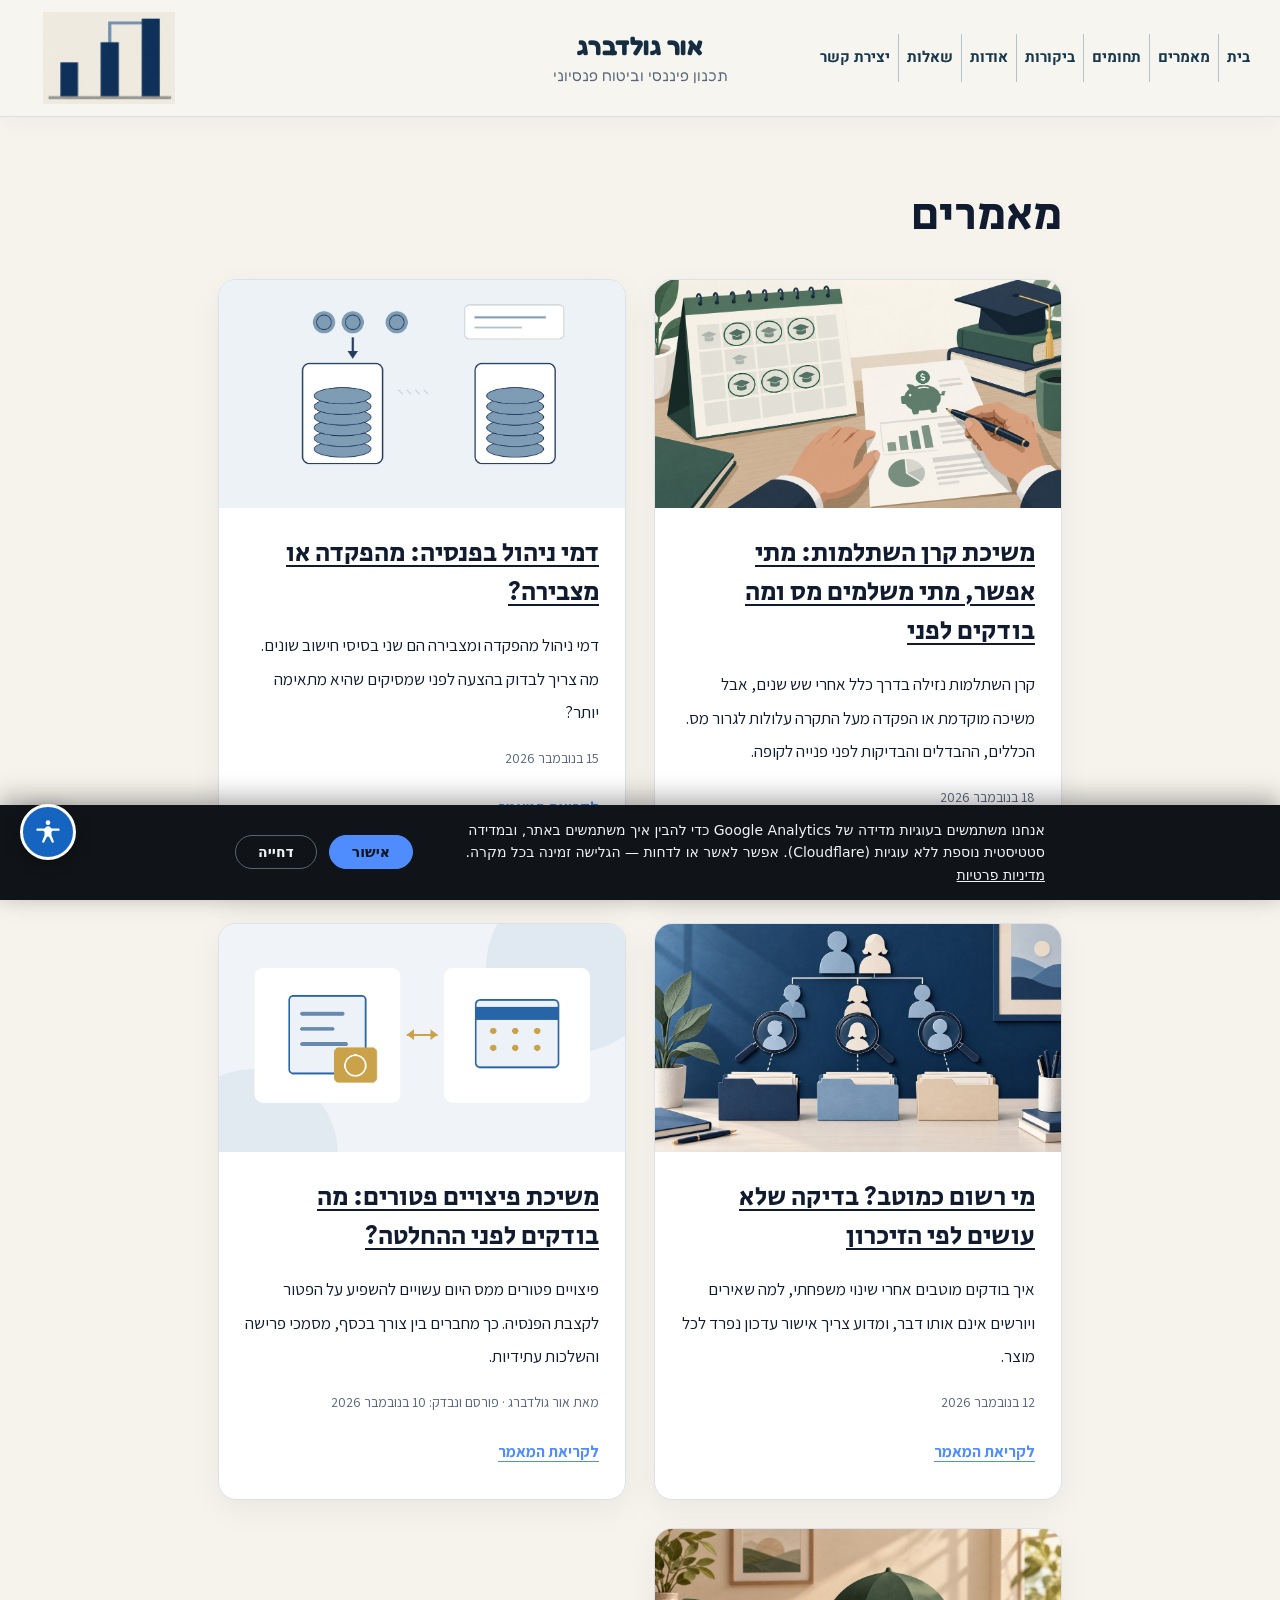
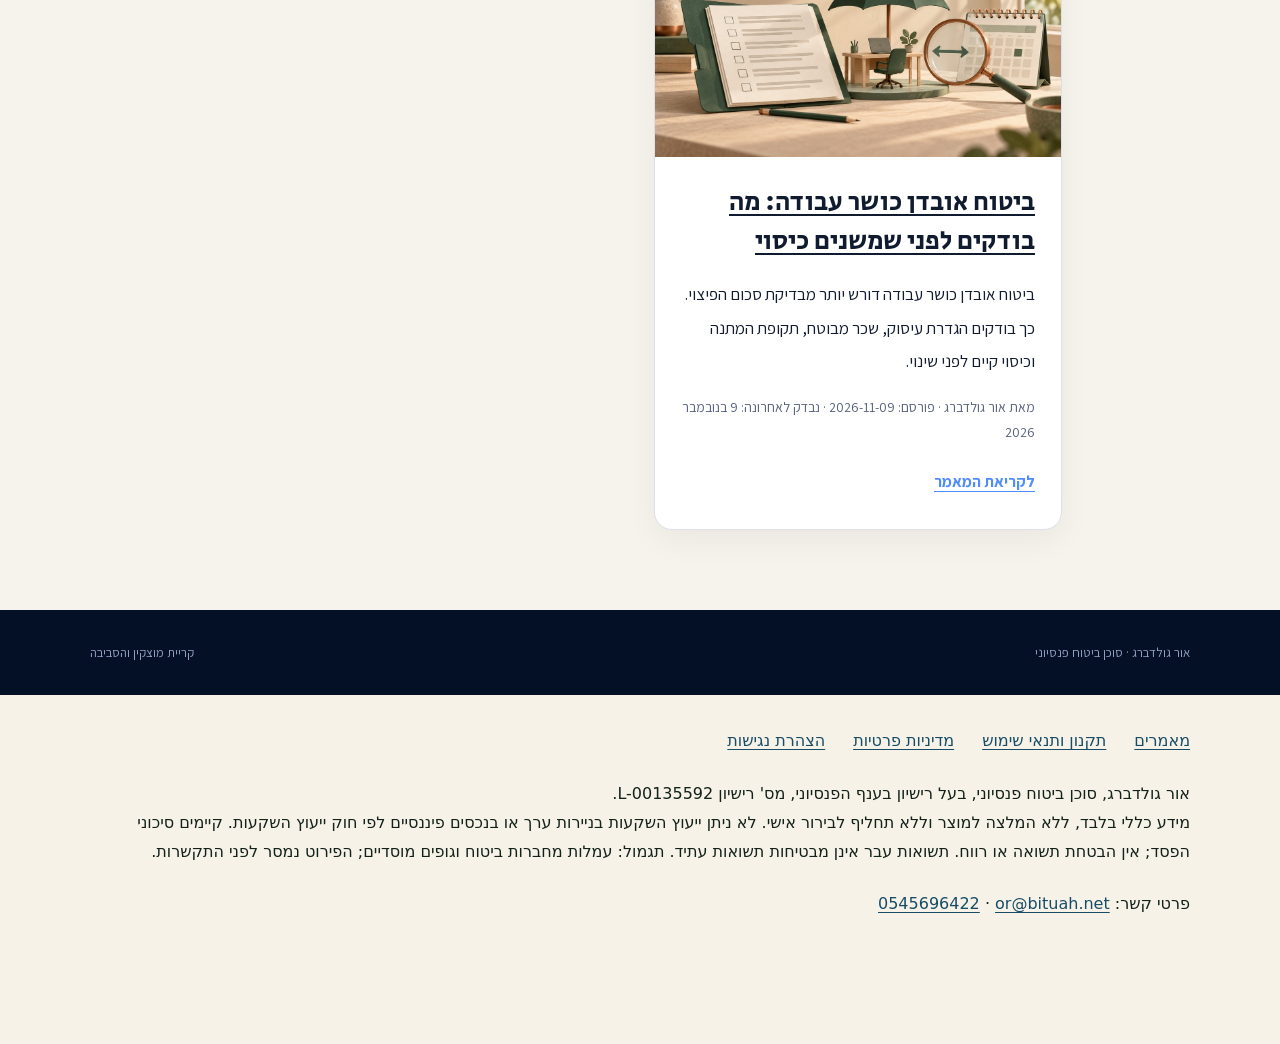
==== commit 778d3163: "Add blog article beneficiaries-pension-provident-review (18 Nov 2026 cycle)" ====
--- a/blog/index.html
+++ b/blog/index.html
@@ -1,4 +1,4 @@
-<!doctype html><html lang="he" dir="rtl"><head><meta charset="utf-8"/><meta content="width=device-width,initial-scale=1" name="viewport"/><title>מאמרים | אור גולדברג - סוכן ביטוח פנסיוני</title><meta content="מאמרים ומדריכים מקצועיים: מי רשום כמוטב? בדיקה שלא עושים לפי הזיכרון" name="description"/><meta content="index,follow" name="robots"/><link href="https://bituah.net/blog/" rel="canonical"/><link href="/header-parity.css?v=7ed9f051443f" rel="stylesheet"/><link rel="stylesheet" href="/style.css?v=0c7f0c8b0dcc"><link rel="stylesheet" href="/legal.css?v=e0c0a687b868"><link rel="stylesheet" href="/blog/article.css?v=b42b352e508b"></head><body><div class="site blog-site" data-template="brand-shell-v2"><a class="skip" href="#main-content">דילוג לתוכן</a><header class="topbar"><div class="wrap bar-in"><a aria-label="דף הבית" class="brand-side brand-home brand-home" href="/"><img alt="אור גולדברג - תכנון פיננסי וביטוח פנסיוני" class="insurance-logo" height="320" loading="eager" src="/assets/brand/insurance-approved-symbol.png" width="457"/></a><div class="brand-lockup header-name"><div class="brand">אור גולדברג</div><div class="brand-slogan">תכנון פיננסי וביטוח פנסיוני</div></div><div class="brand-side"><a class="phonepill" dir="ltr" href="tel:+972545696422"><span dir="ltr">0545696422</span></a><nav aria-label="ניווט ראשי" class="topnav"><a href="/">בית</a><a href="/blog/">מאמרים</a><a href="/#areas">תחומים</a><a href="/#reviews">ביקורות</a><a href="/#about">אודות</a><a href="/#faq">שאלות</a><a href="/#contact">יצירת קשר</a></nav><details class="mobile-menu"><summary aria-label="פתיחת תפריט הניווט"><span aria-hidden="true" class="menu-lines"><i></i><i></i><i></i></span><span>תפריט</span></summary><nav aria-label="ניווט בנייד" class="mobile-nav"><a href="/">בית</a><a href="/blog/">מאמרים</a><a href="/#areas">תחומים</a><a href="/#reviews">ביקורות</a><a href="/#about">אודות</a><a href="/#faq">שאלות</a><a href="/#contact">יצירת קשר</a></nav></details></div></div></header><main class="reading" id="main-content"><h1>מאמרים</h1><div class="article-grid"><article class="article-card"><a aria-label="דמי ניהול בפנסיה: מהפקדה או מצבירה?" href="/blog/pension-fees-two-bases/"><img alt="איור מקורי להמחשה: הפרדה בין הפקדות חדשות לחיסכון שנצבר" height="675" loading="lazy" src="/assets/articles/pension-fees-two-bases.jpg" width="1200"/></a><div class="card-body"><h2><a href="/blog/pension-fees-two-bases/">דמי ניהול בפנסיה: מהפקדה או מצבירה?</a></h2><p>דמי ניהול מהפקדה ומצבירה הם שני בסיסי חישוב שונים. מה צריך לבדוק בהצעה לפני שמסיקים שהיא מתאימה יותר?</p><p class="meta">15 בנובמבר 2026</p><a class="read-more" href="/blog/pension-fees-two-bases/">לקריאת המאמר</a></div></article><article class="article-card"><a aria-label="מי רשום כמוטב? בדיקה שלא עושים לפי הזיכרון" href="/blog/beneficiaries-pension-provident-review/"><img alt="איור מקורי להמחשה: בדיקה נפרדת של מסמכי חיסכון ושל הקשר שלהם לבני המשפחה" height="675" loading="lazy" src="/assets/articles/beneficiaries-pension-provident-review.jpg" width="1200"/></a><div class="card-body"><h2><a href="/blog/beneficiaries-pension-provident-review/">מי רשום כמוטב? בדיקה שלא עושים לפי הזיכרון</a></h2><p>איך בודקים מוטבים אחרי שינוי משפחתי, למה שאירים ויורשים אינם אותו דבר, ומדוע צריך אישור עדכון נפרד לכל מוצר.</p><p class="meta">12 בנובמבר 2026</p><a class="read-more" href="/blog/beneficiaries-pension-provident-review/">לקריאת המאמר</a></div></article><article class="article-card"><a aria-label="משיכת פיצויים פטורים: מה בודקים לפני ההחלטה?" href="/blog/severance-withdrawal-retirement-tax/"><img alt="איור מקורי להמחשה: בחינה של צורך בכסף היום לצד תכנון הפרישה" height="675" loading="lazy" src="/assets/articles/severance-withdrawal-retirement-tax.jpg" width="1200"/></a><div class="card-body"><h2><a href="/blog/severance-withdrawal-retirement-tax/">משיכת פיצויים פטורים: מה בודקים לפני ההחלטה?</a></h2><p>פיצויים פטורים ממס היום עשויים להשפיע על הפטור לקצבת הפנסיה. כך מחברים בין צורך בכסף, מסמכי פרישה והשלכות עתידיות.</p><p class="meta">מאת אור גולדברג · פורסם ונבדק: 10 בנובמבר 2026</p><a class="read-more" href="/blog/severance-withdrawal-retirement-tax/">לקריאת המאמר</a></div></article><article class="article-card"><a aria-label="ביטוח אובדן כושר עבודה: מה בודקים לפני שמשנים כיסוי" href="/blog/disability-insurance-coverage-review/"><img alt="איור מקורי להמחשה: בדיקת התאמת הכיסוי לעבודה ולתנאי הפוליסה" height="675" loading="lazy" src="/assets/articles/disability-insurance-coverage-review.jpg" width="1200"/></a><div class="card-body"><h2><a href="/blog/disability-insurance-coverage-review/">ביטוח אובדן כושר עבודה: מה בודקים לפני שמשנים כיסוי</a></h2><p>ביטוח אובדן כושר עבודה דורש יותר מבדיקת סכום הפיצוי. כך בודקים הגדרת עיסוק, שכר מבוטח, תקופת המתנה וכיסוי קיים לפני שינוי.</p><p class="meta">מאת אור גולדברג · פורסם: <time datetime="2026-11-09">2026-11-09</time> · נבדק לאחרונה: 9 בנובמבר 2026</p><a class="read-more" href="/blog/disability-insurance-coverage-review/">לקריאת המאמר</a></div></article></div></main><footer class="footer"><div class="wrap foot-in"><span>אור גולדברג · סוכן ביטוח פנסיוני</span><span>קריית מוצקין והסביבה</span></div></footer><footer class="legal-footer"><nav aria-label="מידע משפטי ונגישות" class="legal-links"><a href="/blog/">מאמרים</a><a href="/terms.html">תקנון ותנאי שימוש</a><a href="/privacy.html">מדיניות פרטיות</a><a href="/accessibility.html">הצהרת נגישות</a></nav><p>אור גולדברג, סוכן ביטוח פנסיוני, בעל רישיון בענף הפנסיוני, מס' רישיון <bdi>L-00135592</bdi>.<br/>מידע כללי בלבד, ללא המלצה למוצר וללא תחליף לבירור אישי. לא ניתן ייעוץ השקעות בניירות ערך או בנכסים פיננסיים לפי חוק ייעוץ השקעות. קיימים סיכוני הפסד; אין הבטחת תשואה או רווח. תשואות עבר אינן מבטיחות תשואות עתיד. תגמול: עמלות מחברות ביטוח וגופים מוסדיים; הפירוט נמסר לפני התקשרות.</p><p class="site-contact-details">פרטי קשר: <a dir="ltr" href="mailto:or@bituah.net">or@bituah.net</a> · <a dir="ltr" href="tel:+972545696422">0545696422</a></p></footer></div><script src="/assets/accessibility/config.js" defer></script><script src="/assets/accessibility/open-nagish.min.js" defer></script><!-- Site analytics: consent banner + GA4 (consent-gated) + Cloudflare Web Analytics (cookieless) -->
+<!doctype html><html lang="he" dir="rtl"><head><meta charset="utf-8"/><meta content="width=device-width,initial-scale=1" name="viewport"/><title>מאמרים | אור גולדברג - סוכן ביטוח פנסיוני</title><meta content="מאמרים ומדריכים מקצועיים: משיכת קרן השתלמות: מתי אפשר, מתי משלמים מס ומה בודקים לפני" name="description"/><meta content="index,follow" name="robots"/><link href="https://bituah.net/blog/" rel="canonical"/><link href="/header-parity.css?v=7ed9f051443f" rel="stylesheet"/><link rel="stylesheet" href="/style.css?v=5a5c0d6ca373"><link rel="stylesheet" href="/legal.css?v=e0c0a687b868"><link rel="stylesheet" href="/blog/article.css?v=b42b352e508b"></head><body><div class="site blog-site" data-template="brand-shell-v2"><a class="skip" href="#main-content">דילוג לתוכן</a><header class="topbar"><div class="wrap bar-in"><a aria-label="דף הבית" class="brand-side brand-home brand-home" href="/"><img alt="אור גולדברג - תכנון פיננסי וביטוח פנסיוני" class="insurance-logo" height="320" loading="eager" src="/assets/brand/insurance-approved-symbol.png" width="457"/></a><div class="brand-lockup header-name"><div class="brand">אור גולדברג</div><div class="brand-slogan">תכנון פיננסי וביטוח פנסיוני</div></div><div class="brand-side"><a class="phonepill" dir="ltr" href="tel:+972545696422"><span dir="ltr">0545696422</span></a><nav aria-label="ניווט ראשי" class="topnav"><a href="/">בית</a><a href="/blog/">מאמרים</a><a href="/#areas">תחומים</a><a href="/#reviews">ביקורות</a><a href="/#about">אודות</a><a href="/#faq">שאלות</a><a href="/#contact">יצירת קשר</a></nav><details class="mobile-menu"><summary aria-label="פתיחת תפריט הניווט"><span aria-hidden="true" class="menu-lines"><i></i><i></i><i></i></span><span>תפריט</span></summary><nav aria-label="ניווט בנייד" class="mobile-nav"><a href="/">בית</a><a href="/blog/">מאמרים</a><a href="/#areas">תחומים</a><a href="/#reviews">ביקורות</a><a href="/#about">אודות</a><a href="/#faq">שאלות</a><a href="/#contact">יצירת קשר</a></nav></details></div></div></header><main class="reading" id="main-content"><h1>מאמרים</h1><div class="article-grid"><article class="article-card"><a aria-label="משיכת קרן השתלמות: מתי אפשר, מתי משלמים מס ומה בודקים לפני" href="/blog/keren-hishtalmut-withdrawal-tax-rules/"><img alt="איור מקורי להמחשה: לוח שנה עם שש שנים מסומנות לצד מסמך בדיקת משיכת קרן השתלמות" height="675" loading="lazy" src="/assets/articles/keren-hishtalmut-withdrawal-tax-rules.jpg" width="1200"/></a><div class="card-body"><h2><a href="/blog/keren-hishtalmut-withdrawal-tax-rules/">משיכת קרן השתלמות: מתי אפשר, מתי משלמים מס ומה בודקים לפני</a></h2><p>קרן השתלמות נזילה בדרך כלל אחרי שש שנים, אבל משיכה מוקדמת או הפקדה מעל התקרה עלולות לגרור מס. הכללים, ההבדלים והבדיקות לפני פנייה לקופה.</p><p class="meta">18 בנובמבר 2026</p><a class="read-more" href="/blog/keren-hishtalmut-withdrawal-tax-rules/">לקריאת המאמר</a></div></article><article class="article-card"><a aria-label="דמי ניהול בפנסיה: מהפקדה או מצבירה?" href="/blog/pension-fees-two-bases/"><img alt="איור מקורי להמחשה: הפרדה בין הפקדות חדשות לחיסכון שנצבר" height="675" loading="lazy" src="/assets/articles/pension-fees-two-bases.jpg" width="1200"/></a><div class="card-body"><h2><a href="/blog/pension-fees-two-bases/">דמי ניהול בפנסיה: מהפקדה או מצבירה?</a></h2><p>דמי ניהול מהפקדה ומצבירה הם שני בסיסי חישוב שונים. מה צריך לבדוק בהצעה לפני שמסיקים שהיא מתאימה יותר?</p><p class="meta">15 בנובמבר 2026</p><a class="read-more" href="/blog/pension-fees-two-bases/">לקריאת המאמר</a></div></article><article class="article-card"><a aria-label="מי רשום כמוטב? בדיקה שלא עושים לפי הזיכרון" href="/blog/beneficiaries-pension-provident-review/"><img alt="איור מקורי להמחשה: בדיקה נפרדת של מסמכי חיסכון ושל הקשר שלהם לבני המשפחה" height="675" loading="lazy" src="/assets/articles/beneficiaries-pension-provident-review.jpg" width="1200"/></a><div class="card-body"><h2><a href="/blog/beneficiaries-pension-provident-review/">מי רשום כמוטב? בדיקה שלא עושים לפי הזיכרון</a></h2><p>איך בודקים מוטבים אחרי שינוי משפחתי, למה שאירים ויורשים אינם אותו דבר, ומדוע צריך אישור עדכון נפרד לכל מוצר.</p><p class="meta">12 בנובמבר 2026</p><a class="read-more" href="/blog/beneficiaries-pension-provident-review/">לקריאת המאמר</a></div></article><article class="article-card"><a aria-label="משיכת פיצויים פטורים: מה בודקים לפני ההחלטה?" href="/blog/severance-withdrawal-retirement-tax/"><img alt="איור מקורי להמחשה: בחינה של צורך בכסף היום לצד תכנון הפרישה" height="675" loading="lazy" src="/assets/articles/severance-withdrawal-retirement-tax.jpg" width="1200"/></a><div class="card-body"><h2><a href="/blog/severance-withdrawal-retirement-tax/">משיכת פיצויים פטורים: מה בודקים לפני ההחלטה?</a></h2><p>פיצויים פטורים ממס היום עשויים להשפיע על הפטור לקצבת הפנסיה. כך מחברים בין צורך בכסף, מסמכי פרישה והשלכות עתידיות.</p><p class="meta">מאת אור גולדברג · פורסם ונבדק: 10 בנובמבר 2026</p><a class="read-more" href="/blog/severance-withdrawal-retirement-tax/">לקריאת המאמר</a></div></article><article class="article-card"><a aria-label="ביטוח אובדן כושר עבודה: מה בודקים לפני שמשנים כיסוי" href="/blog/disability-insurance-coverage-review/"><img alt="איור מקורי להמחשה: בדיקת התאמת הכיסוי לעבודה ולתנאי הפוליסה" height="675" loading="lazy" src="/assets/articles/disability-insurance-coverage-review.jpg" width="1200"/></a><div class="card-body"><h2><a href="/blog/disability-insurance-coverage-review/">ביטוח אובדן כושר עבודה: מה בודקים לפני שמשנים כיסוי</a></h2><p>ביטוח אובדן כושר עבודה דורש יותר מבדיקת סכום הפיצוי. כך בודקים הגדרת עיסוק, שכר מבוטח, תקופת המתנה וכיסוי קיים לפני שינוי.</p><p class="meta">מאת אור גולדברג · פורסם: <time datetime="2026-11-09">2026-11-09</time> · נבדק לאחרונה: 9 בנובמבר 2026</p><a class="read-more" href="/blog/disability-insurance-coverage-review/">לקריאת המאמר</a></div></article></div></main><footer class="footer"><div class="wrap foot-in"><span>אור גולדברג · סוכן ביטוח פנסיוני</span><span>קריית מוצקין והסביבה</span></div></footer><footer class="legal-footer"><nav aria-label="מידע משפטי ונגישות" class="legal-links"><a href="/blog/">מאמרים</a><a href="/terms.html">תקנון ותנאי שימוש</a><a href="/privacy.html">מדיניות פרטיות</a><a href="/accessibility.html">הצהרת נגישות</a></nav><p>אור גולדברג, סוכן ביטוח פנסיוני, בעל רישיון בענף הפנסיוני, מס' רישיון <bdi>L-00135592</bdi>.<br/>מידע כללי בלבד, ללא המלצה למוצר וללא תחליף לבירור אישי. לא ניתן ייעוץ השקעות בניירות ערך או בנכסים פיננסיים לפי חוק ייעוץ השקעות. קיימים סיכוני הפסד; אין הבטחת תשואה או רווח. תשואות עבר אינן מבטיחות תשואות עתיד. תגמול: עמלות מחברות ביטוח וגופים מוסדיים; הפירוט נמסר לפני התקשרות.</p><p class="site-contact-details">פרטי קשר: <a dir="ltr" href="mailto:or@bituah.net">or@bituah.net</a> · <a dir="ltr" href="tel:+972545696422">0545696422</a></p></footer></div><script src="/assets/accessibility/config.js" defer></script><script src="/assets/accessibility/open-nagish.min.js" defer></script><!-- Site analytics: consent banner + GA4 (consent-gated) + Cloudflare Web Analytics (cookieless) -->
 <script>
 (function(){
   var GA_ID='G-C3EWDPD6DJ', CF_TOKEN='e145ec3e7b22482c9d11799392d0a187', ACCENT='#4F8DFF';
--- a/style.css
+++ b/style.css
@@ -33,6 +33,7 @@
 .hero h1 { font-weight: 900; font-size: 70px; line-height: 1.1; margin: 24px 0 20px; letter-spacing: -0.01em; color: #F5F8FF; }
 .hero h1 em { font-style: normal; font-weight: 500; font-size: .62em; color: var(--blue-soft); }
 .hook { font-size: 22px; line-height: 1.6; color: var(--blue-soft); font-weight: 500; margin: 0 0 18px; max-width: 42ch; }
+.direct-answer { font-size: 16px; line-height: 1.9; color: var(--ink); max-width: 72ch; margin: 26px 0 6px; padding: 16px 20px; background: var(--paper); border-inline-start: 4px solid var(--blue); border-radius: 12px; box-shadow: 0 6px 24px rgba(7,27,64,.06); }
 .lede { font-size: 17px; line-height: 1.9; color: #C6D2E8; max-width: 48ch; margin: 0 0 42px; }
 .cta-row { display: flex; gap: 30px; align-items: center; flex-wrap: wrap; }
 .btn-main { background: #2364d2; color: #fff; padding: 15px 36px; border-radius: 999px; font-size: 15px; font-weight: 700; text-decoration: none; transition: background .3s, transform .3s; box-shadow: 0 10px 30px rgba(46,124,246,.35); }
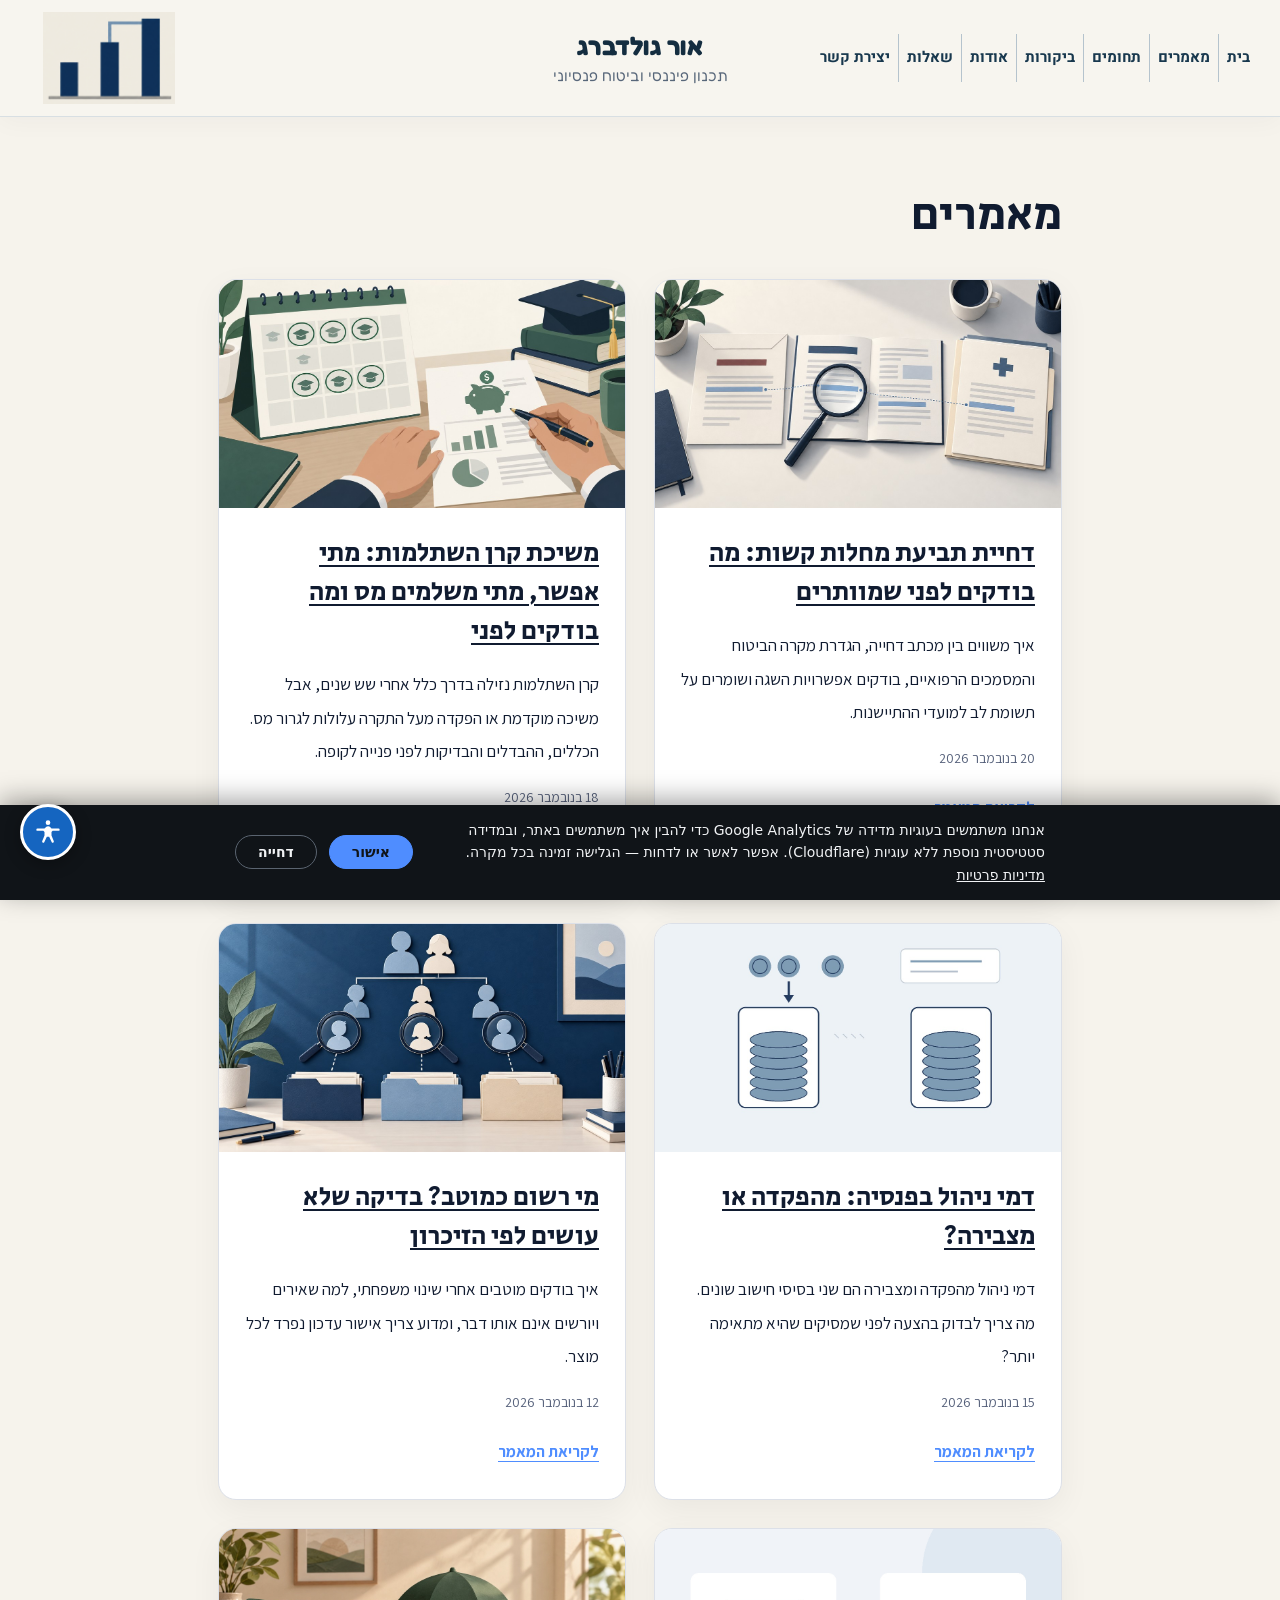
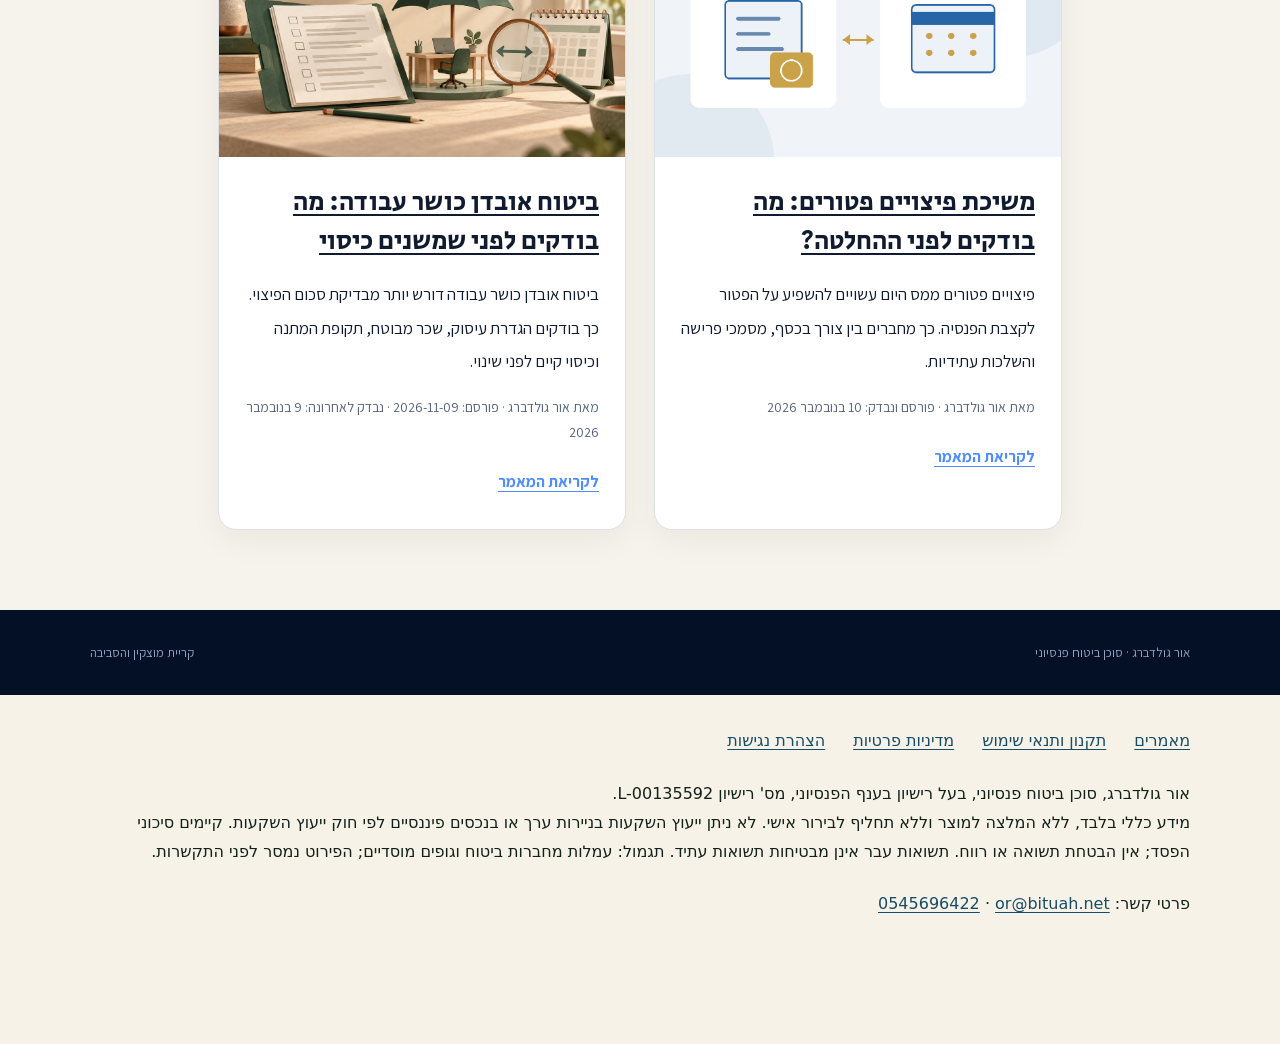
==== commit b5817fe4: "Add educational critical illness claim denial companion article" ====
--- a/blog/index.html
+++ b/blog/index.html
@@ -1,4 +1,4 @@
-<!doctype html><html lang="he" dir="rtl"><head><meta charset="utf-8"/><meta content="width=device-width,initial-scale=1" name="viewport"/><title>מאמרים | אור גולדברג - סוכן ביטוח פנסיוני</title><meta content="מאמרים ומדריכים מקצועיים: משיכת קרן השתלמות: מתי אפשר, מתי משלמים מס ומה בודקים לפני" name="description"/><meta content="index,follow" name="robots"/><link href="https://bituah.net/blog/" rel="canonical"/><link href="/header-parity.css?v=7ed9f051443f" rel="stylesheet"/><link rel="stylesheet" href="/style.css?v=5a5c0d6ca373"><link rel="stylesheet" href="/legal.css?v=e0c0a687b868"><link rel="stylesheet" href="/blog/article.css?v=b42b352e508b"></head><body><div class="site blog-site" data-template="brand-shell-v2"><a class="skip" href="#main-content">דילוג לתוכן</a><header class="topbar"><div class="wrap bar-in"><a aria-label="דף הבית" class="brand-side brand-home brand-home" href="/"><img alt="אור גולדברג - תכנון פיננסי וביטוח פנסיוני" class="insurance-logo" height="320" loading="eager" src="/assets/brand/insurance-approved-symbol.png" width="457"/></a><div class="brand-lockup header-name"><div class="brand">אור גולדברג</div><div class="brand-slogan">תכנון פיננסי וביטוח פנסיוני</div></div><div class="brand-side"><a class="phonepill" dir="ltr" href="tel:+972545696422"><span dir="ltr">0545696422</span></a><nav aria-label="ניווט ראשי" class="topnav"><a href="/">בית</a><a href="/blog/">מאמרים</a><a href="/#areas">תחומים</a><a href="/#reviews">ביקורות</a><a href="/#about">אודות</a><a href="/#faq">שאלות</a><a href="/#contact">יצירת קשר</a></nav><details class="mobile-menu"><summary aria-label="פתיחת תפריט הניווט"><span aria-hidden="true" class="menu-lines"><i></i><i></i><i></i></span><span>תפריט</span></summary><nav aria-label="ניווט בנייד" class="mobile-nav"><a href="/">בית</a><a href="/blog/">מאמרים</a><a href="/#areas">תחומים</a><a href="/#reviews">ביקורות</a><a href="/#about">אודות</a><a href="/#faq">שאלות</a><a href="/#contact">יצירת קשר</a></nav></details></div></div></header><main class="reading" id="main-content"><h1>מאמרים</h1><div class="article-grid"><article class="article-card"><a aria-label="משיכת קרן השתלמות: מתי אפשר, מתי משלמים מס ומה בודקים לפני" href="/blog/keren-hishtalmut-withdrawal-tax-rules/"><img alt="איור מקורי להמחשה: לוח שנה עם שש שנים מסומנות לצד מסמך בדיקת משיכת קרן השתלמות" height="675" loading="lazy" src="/assets/articles/keren-hishtalmut-withdrawal-tax-rules.jpg" width="1200"/></a><div class="card-body"><h2><a href="/blog/keren-hishtalmut-withdrawal-tax-rules/">משיכת קרן השתלמות: מתי אפשר, מתי משלמים מס ומה בודקים לפני</a></h2><p>קרן השתלמות נזילה בדרך כלל אחרי שש שנים, אבל משיכה מוקדמת או הפקדה מעל התקרה עלולות לגרור מס. הכללים, ההבדלים והבדיקות לפני פנייה לקופה.</p><p class="meta">18 בנובמבר 2026</p><a class="read-more" href="/blog/keren-hishtalmut-withdrawal-tax-rules/">לקריאת המאמר</a></div></article><article class="article-card"><a aria-label="דמי ניהול בפנסיה: מהפקדה או מצבירה?" href="/blog/pension-fees-two-bases/"><img alt="איור מקורי להמחשה: הפרדה בין הפקדות חדשות לחיסכון שנצבר" height="675" loading="lazy" src="/assets/articles/pension-fees-two-bases.jpg" width="1200"/></a><div class="card-body"><h2><a href="/blog/pension-fees-two-bases/">דמי ניהול בפנסיה: מהפקדה או מצבירה?</a></h2><p>דמי ניהול מהפקדה ומצבירה הם שני בסיסי חישוב שונים. מה צריך לבדוק בהצעה לפני שמסיקים שהיא מתאימה יותר?</p><p class="meta">15 בנובמבר 2026</p><a class="read-more" href="/blog/pension-fees-two-bases/">לקריאת המאמר</a></div></article><article class="article-card"><a aria-label="מי רשום כמוטב? בדיקה שלא עושים לפי הזיכרון" href="/blog/beneficiaries-pension-provident-review/"><img alt="איור מקורי להמחשה: בדיקה נפרדת של מסמכי חיסכון ושל הקשר שלהם לבני המשפחה" height="675" loading="lazy" src="/assets/articles/beneficiaries-pension-provident-review.jpg" width="1200"/></a><div class="card-body"><h2><a href="/blog/beneficiaries-pension-provident-review/">מי רשום כמוטב? בדיקה שלא עושים לפי הזיכרון</a></h2><p>איך בודקים מוטבים אחרי שינוי משפחתי, למה שאירים ויורשים אינם אותו דבר, ומדוע צריך אישור עדכון נפרד לכל מוצר.</p><p class="meta">12 בנובמבר 2026</p><a class="read-more" href="/blog/beneficiaries-pension-provident-review/">לקריאת המאמר</a></div></article><article class="article-card"><a aria-label="משיכת פיצויים פטורים: מה בודקים לפני ההחלטה?" href="/blog/severance-withdrawal-retirement-tax/"><img alt="איור מקורי להמחשה: בחינה של צורך בכסף היום לצד תכנון הפרישה" height="675" loading="lazy" src="/assets/articles/severance-withdrawal-retirement-tax.jpg" width="1200"/></a><div class="card-body"><h2><a href="/blog/severance-withdrawal-retirement-tax/">משיכת פיצויים פטורים: מה בודקים לפני ההחלטה?</a></h2><p>פיצויים פטורים ממס היום עשויים להשפיע על הפטור לקצבת הפנסיה. כך מחברים בין צורך בכסף, מסמכי פרישה והשלכות עתידיות.</p><p class="meta">מאת אור גולדברג · פורסם ונבדק: 10 בנובמבר 2026</p><a class="read-more" href="/blog/severance-withdrawal-retirement-tax/">לקריאת המאמר</a></div></article><article class="article-card"><a aria-label="ביטוח אובדן כושר עבודה: מה בודקים לפני שמשנים כיסוי" href="/blog/disability-insurance-coverage-review/"><img alt="איור מקורי להמחשה: בדיקת התאמת הכיסוי לעבודה ולתנאי הפוליסה" height="675" loading="lazy" src="/assets/articles/disability-insurance-coverage-review.jpg" width="1200"/></a><div class="card-body"><h2><a href="/blog/disability-insurance-coverage-review/">ביטוח אובדן כושר עבודה: מה בודקים לפני שמשנים כיסוי</a></h2><p>ביטוח אובדן כושר עבודה דורש יותר מבדיקת סכום הפיצוי. כך בודקים הגדרת עיסוק, שכר מבוטח, תקופת המתנה וכיסוי קיים לפני שינוי.</p><p class="meta">מאת אור גולדברג · פורסם: <time datetime="2026-11-09">2026-11-09</time> · נבדק לאחרונה: 9 בנובמבר 2026</p><a class="read-more" href="/blog/disability-insurance-coverage-review/">לקריאת המאמר</a></div></article></div></main><footer class="footer"><div class="wrap foot-in"><span>אור גולדברג · סוכן ביטוח פנסיוני</span><span>קריית מוצקין והסביבה</span></div></footer><footer class="legal-footer"><nav aria-label="מידע משפטי ונגישות" class="legal-links"><a href="/blog/">מאמרים</a><a href="/terms.html">תקנון ותנאי שימוש</a><a href="/privacy.html">מדיניות פרטיות</a><a href="/accessibility.html">הצהרת נגישות</a></nav><p>אור גולדברג, סוכן ביטוח פנסיוני, בעל רישיון בענף הפנסיוני, מס' רישיון <bdi>L-00135592</bdi>.<br/>מידע כללי בלבד, ללא המלצה למוצר וללא תחליף לבירור אישי. לא ניתן ייעוץ השקעות בניירות ערך או בנכסים פיננסיים לפי חוק ייעוץ השקעות. קיימים סיכוני הפסד; אין הבטחת תשואה או רווח. תשואות עבר אינן מבטיחות תשואות עתיד. תגמול: עמלות מחברות ביטוח וגופים מוסדיים; הפירוט נמסר לפני התקשרות.</p><p class="site-contact-details">פרטי קשר: <a dir="ltr" href="mailto:or@bituah.net">or@bituah.net</a> · <a dir="ltr" href="tel:+972545696422">0545696422</a></p></footer></div><script src="/assets/accessibility/config.js" defer></script><script src="/assets/accessibility/open-nagish.min.js" defer></script><!-- Site analytics: consent banner + GA4 (consent-gated) + Cloudflare Web Analytics (cookieless) -->
+<!doctype html><html lang="he" dir="rtl"><head><meta charset="utf-8"/><meta content="width=device-width,initial-scale=1" name="viewport"/><title>מאמרים | אור גולדברג - סוכן ביטוח פנסיוני</title><meta content="מאמרים ומדריכים מקצועיים: משיכת קרן השתלמות: מתי אפשר, מתי משלמים מס ומה בודקים לפני" name="description"/><meta content="index,follow" name="robots"/><link href="https://bituah.net/blog/" rel="canonical"/><link href="/header-parity.css?v=7ed9f051443f" rel="stylesheet"/><link rel="stylesheet" href="/style.css?v=5a5c0d6ca373"><link rel="stylesheet" href="/legal.css?v=e0c0a687b868"><link rel="stylesheet" href="/blog/article.css?v=b42b352e508b"></head><body><div class="site blog-site" data-template="brand-shell-v2"><a class="skip" href="#main-content">דילוג לתוכן</a><header class="topbar"><div class="wrap bar-in"><a aria-label="דף הבית" class="brand-side brand-home brand-home" href="/"><img alt="אור גולדברג - תכנון פיננסי וביטוח פנסיוני" class="insurance-logo" height="320" loading="eager" src="/assets/brand/insurance-approved-symbol.png" width="457"/></a><div class="brand-lockup header-name"><div class="brand">אור גולדברג</div><div class="brand-slogan">תכנון פיננסי וביטוח פנסיוני</div></div><div class="brand-side"><a class="phonepill" dir="ltr" href="tel:+972545696422"><span dir="ltr">0545696422</span></a><nav aria-label="ניווט ראשי" class="topnav"><a href="/">בית</a><a href="/blog/">מאמרים</a><a href="/#areas">תחומים</a><a href="/#reviews">ביקורות</a><a href="/#about">אודות</a><a href="/#faq">שאלות</a><a href="/#contact">יצירת קשר</a></nav><details class="mobile-menu"><summary aria-label="פתיחת תפריט הניווט"><span aria-hidden="true" class="menu-lines"><i></i><i></i><i></i></span><span>תפריט</span></summary><nav aria-label="ניווט בנייד" class="mobile-nav"><a href="/">בית</a><a href="/blog/">מאמרים</a><a href="/#areas">תחומים</a><a href="/#reviews">ביקורות</a><a href="/#about">אודות</a><a href="/#faq">שאלות</a><a href="/#contact">יצירת קשר</a></nav></details></div></div></header><main class="reading" id="main-content"><h1>מאמרים</h1><div class="article-grid"><article class="article-card"><a aria-label="דחיית תביעת מחלות קשות: מה בודקים לפני שמוותרים" href="/blog/critical-illness-claim-denial-review/"><img alt="איור מקורי להמחשה: השוואה בין מכתב החלטה, חוברת ביטוח ותיק מסמכים רפואיים" height="675" loading="lazy" src="/assets/articles/critical-illness-claim-denial-review.jpg" width="1200"/></a><div class="card-body"><h2><a href="/blog/critical-illness-claim-denial-review/">דחיית תביעת מחלות קשות: מה בודקים לפני שמוותרים</a></h2><p>איך משווים בין מכתב דחייה, הגדרת מקרה הביטוח והמסמכים הרפואיים, בודקים אפשרויות השגה ושומרים על תשומת לב למועדי ההתיישנות.</p><p class="meta">20 בנובמבר 2026</p><a class="read-more" href="/blog/critical-illness-claim-denial-review/">לקריאת המאמר</a></div></article><article class="article-card"><a aria-label="משיכת קרן השתלמות: מתי אפשר, מתי משלמים מס ומה בודקים לפני" href="/blog/keren-hishtalmut-withdrawal-tax-rules/"><img alt="איור מקורי להמחשה: לוח שנה עם שש שנים מסומנות לצד מסמך בדיקת משיכת קרן השתלמות" height="675" loading="lazy" src="/assets/articles/keren-hishtalmut-withdrawal-tax-rules.jpg" width="1200"/></a><div class="card-body"><h2><a href="/blog/keren-hishtalmut-withdrawal-tax-rules/">משיכת קרן השתלמות: מתי אפשר, מתי משלמים מס ומה בודקים לפני</a></h2><p>קרן השתלמות נזילה בדרך כלל אחרי שש שנים, אבל משיכה מוקדמת או הפקדה מעל התקרה עלולות לגרור מס. הכללים, ההבדלים והבדיקות לפני פנייה לקופה.</p><p class="meta">18 בנובמבר 2026</p><a class="read-more" href="/blog/keren-hishtalmut-withdrawal-tax-rules/">לקריאת המאמר</a></div></article><article class="article-card"><a aria-label="דמי ניהול בפנסיה: מהפקדה או מצבירה?" href="/blog/pension-fees-two-bases/"><img alt="איור מקורי להמחשה: הפרדה בין הפקדות חדשות לחיסכון שנצבר" height="675" loading="lazy" src="/assets/articles/pension-fees-two-bases.jpg" width="1200"/></a><div class="card-body"><h2><a href="/blog/pension-fees-two-bases/">דמי ניהול בפנסיה: מהפקדה או מצבירה?</a></h2><p>דמי ניהול מהפקדה ומצבירה הם שני בסיסי חישוב שונים. מה צריך לבדוק בהצעה לפני שמסיקים שהיא מתאימה יותר?</p><p class="meta">15 בנובמבר 2026</p><a class="read-more" href="/blog/pension-fees-two-bases/">לקריאת המאמר</a></div></article><article class="article-card"><a aria-label="מי רשום כמוטב? בדיקה שלא עושים לפי הזיכרון" href="/blog/beneficiaries-pension-provident-review/"><img alt="איור מקורי להמחשה: בדיקה נפרדת של מסמכי חיסכון ושל הקשר שלהם לבני המשפחה" height="675" loading="lazy" src="/assets/articles/beneficiaries-pension-provident-review.jpg" width="1200"/></a><div class="card-body"><h2><a href="/blog/beneficiaries-pension-provident-review/">מי רשום כמוטב? בדיקה שלא עושים לפי הזיכרון</a></h2><p>איך בודקים מוטבים אחרי שינוי משפחתי, למה שאירים ויורשים אינם אותו דבר, ומדוע צריך אישור עדכון נפרד לכל מוצר.</p><p class="meta">12 בנובמבר 2026</p><a class="read-more" href="/blog/beneficiaries-pension-provident-review/">לקריאת המאמר</a></div></article><article class="article-card"><a aria-label="משיכת פיצויים פטורים: מה בודקים לפני ההחלטה?" href="/blog/severance-withdrawal-retirement-tax/"><img alt="איור מקורי להמחשה: בחינה של צורך בכסף היום לצד תכנון הפרישה" height="675" loading="lazy" src="/assets/articles/severance-withdrawal-retirement-tax.jpg" width="1200"/></a><div class="card-body"><h2><a href="/blog/severance-withdrawal-retirement-tax/">משיכת פיצויים פטורים: מה בודקים לפני ההחלטה?</a></h2><p>פיצויים פטורים ממס היום עשויים להשפיע על הפטור לקצבת הפנסיה. כך מחברים בין צורך בכסף, מסמכי פרישה והשלכות עתידיות.</p><p class="meta">מאת אור גולדברג · פורסם ונבדק: 10 בנובמבר 2026</p><a class="read-more" href="/blog/severance-withdrawal-retirement-tax/">לקריאת המאמר</a></div></article><article class="article-card"><a aria-label="ביטוח אובדן כושר עבודה: מה בודקים לפני שמשנים כיסוי" href="/blog/disability-insurance-coverage-review/"><img alt="איור מקורי להמחשה: בדיקת התאמת הכיסוי לעבודה ולתנאי הפוליסה" height="675" loading="lazy" src="/assets/articles/disability-insurance-coverage-review.jpg" width="1200"/></a><div class="card-body"><h2><a href="/blog/disability-insurance-coverage-review/">ביטוח אובדן כושר עבודה: מה בודקים לפני שמשנים כיסוי</a></h2><p>ביטוח אובדן כושר עבודה דורש יותר מבדיקת סכום הפיצוי. כך בודקים הגדרת עיסוק, שכר מבוטח, תקופת המתנה וכיסוי קיים לפני שינוי.</p><p class="meta">מאת אור גולדברג · פורסם: <time datetime="2026-11-09">2026-11-09</time> · נבדק לאחרונה: 9 בנובמבר 2026</p><a class="read-more" href="/blog/disability-insurance-coverage-review/">לקריאת המאמר</a></div></article></div></main><footer class="footer"><div class="wrap foot-in"><span>אור גולדברג · סוכן ביטוח פנסיוני</span><span>קריית מוצקין והסביבה</span></div></footer><footer class="legal-footer"><nav aria-label="מידע משפטי ונגישות" class="legal-links"><a href="/blog/">מאמרים</a><a href="/terms.html">תקנון ותנאי שימוש</a><a href="/privacy.html">מדיניות פרטיות</a><a href="/accessibility.html">הצהרת נגישות</a></nav><p>אור גולדברג, סוכן ביטוח פנסיוני, בעל רישיון בענף הפנסיוני, מס' רישיון <bdi>L-00135592</bdi>.<br/>מידע כללי בלבד, ללא המלצה למוצר וללא תחליף לבירור אישי. לא ניתן ייעוץ השקעות בניירות ערך או בנכסים פיננסיים לפי חוק ייעוץ השקעות. קיימים סיכוני הפסד; אין הבטחת תשואה או רווח. תשואות עבר אינן מבטיחות תשואות עתיד. תגמול: עמלות מחברות ביטוח וגופים מוסדיים; הפירוט נמסר לפני התקשרות.</p><p class="site-contact-details">פרטי קשר: <a dir="ltr" href="mailto:or@bituah.net">or@bituah.net</a> · <a dir="ltr" href="tel:+972545696422">0545696422</a></p></footer></div><script src="/assets/accessibility/config.js" defer></script><script src="/assets/accessibility/open-nagish.min.js" defer></script><!-- Site analytics: consent banner + GA4 (consent-gated) + Cloudflare Web Analytics (cookieless) -->
 <script>
 (function(){
   var GA_ID='G-C3EWDPD6DJ', CF_TOKEN='e145ec3e7b22482c9d11799392d0a187', ACCENT='#4F8DFF';
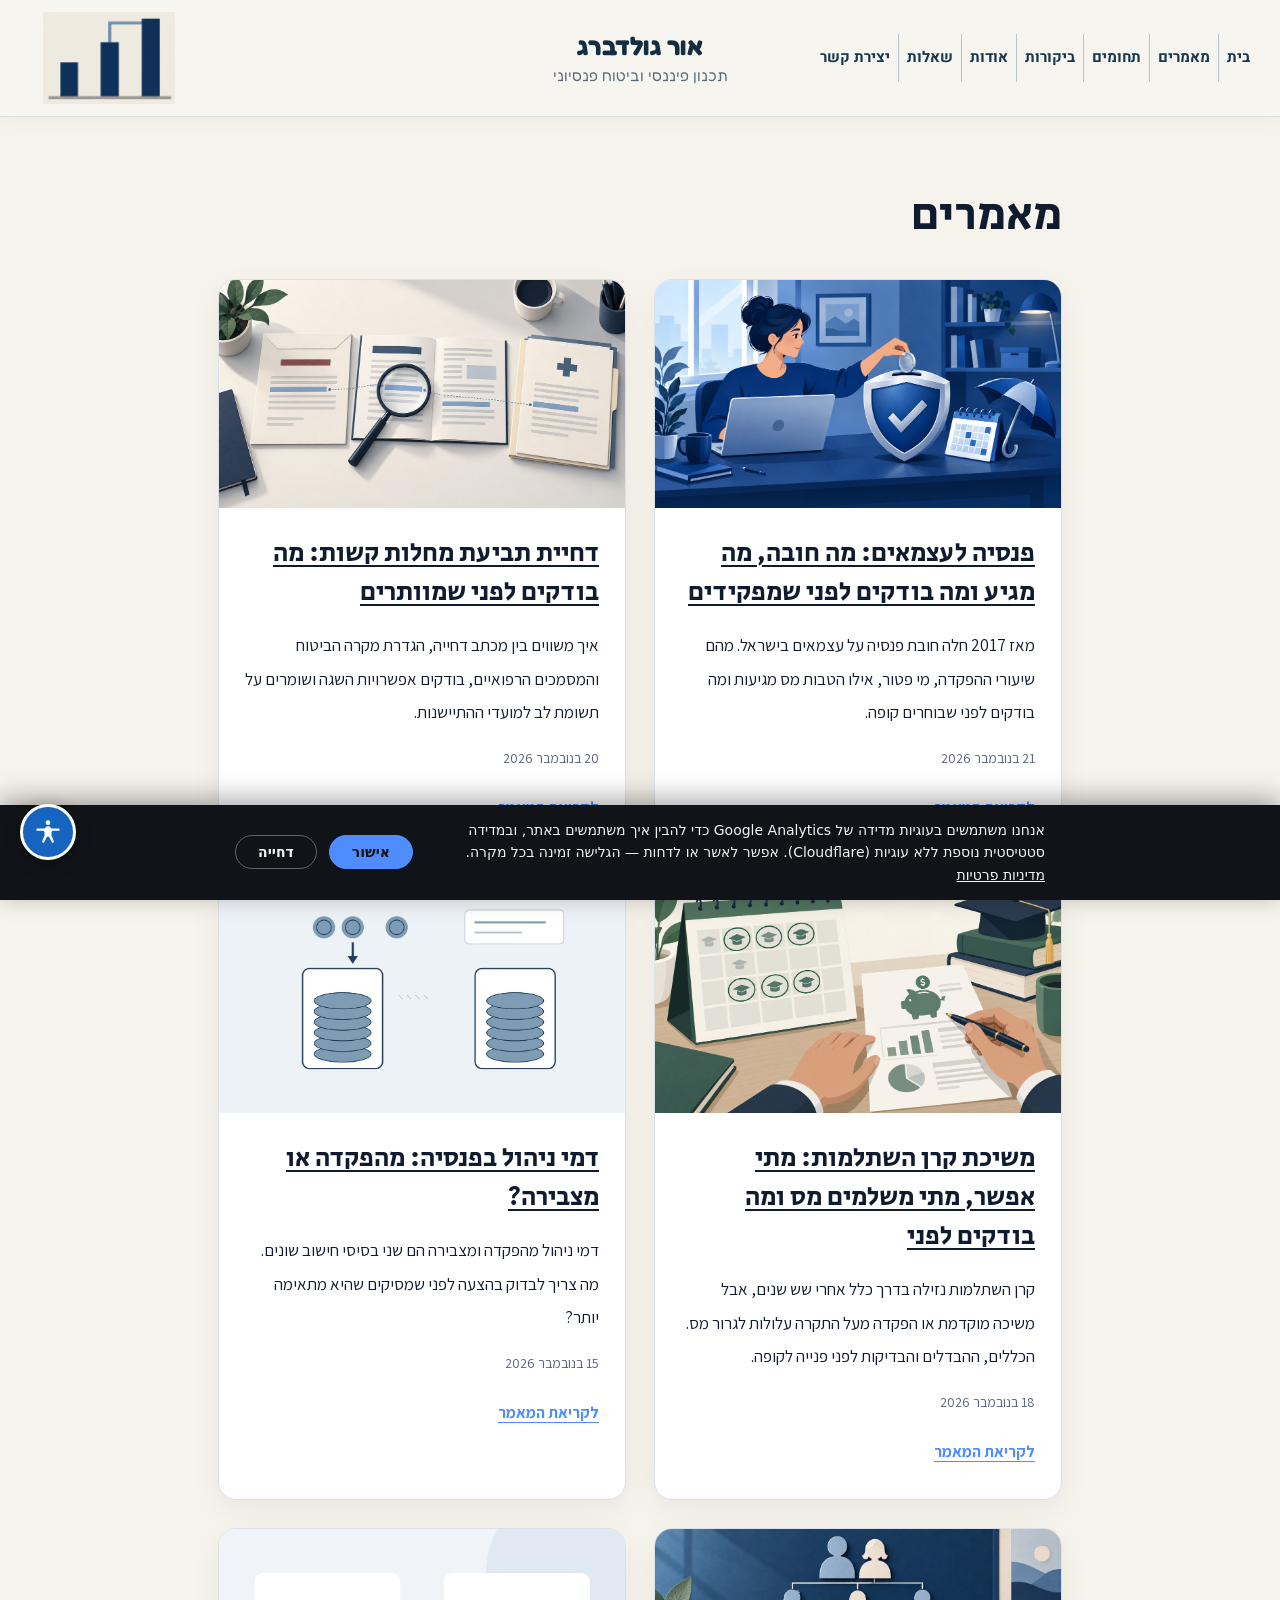
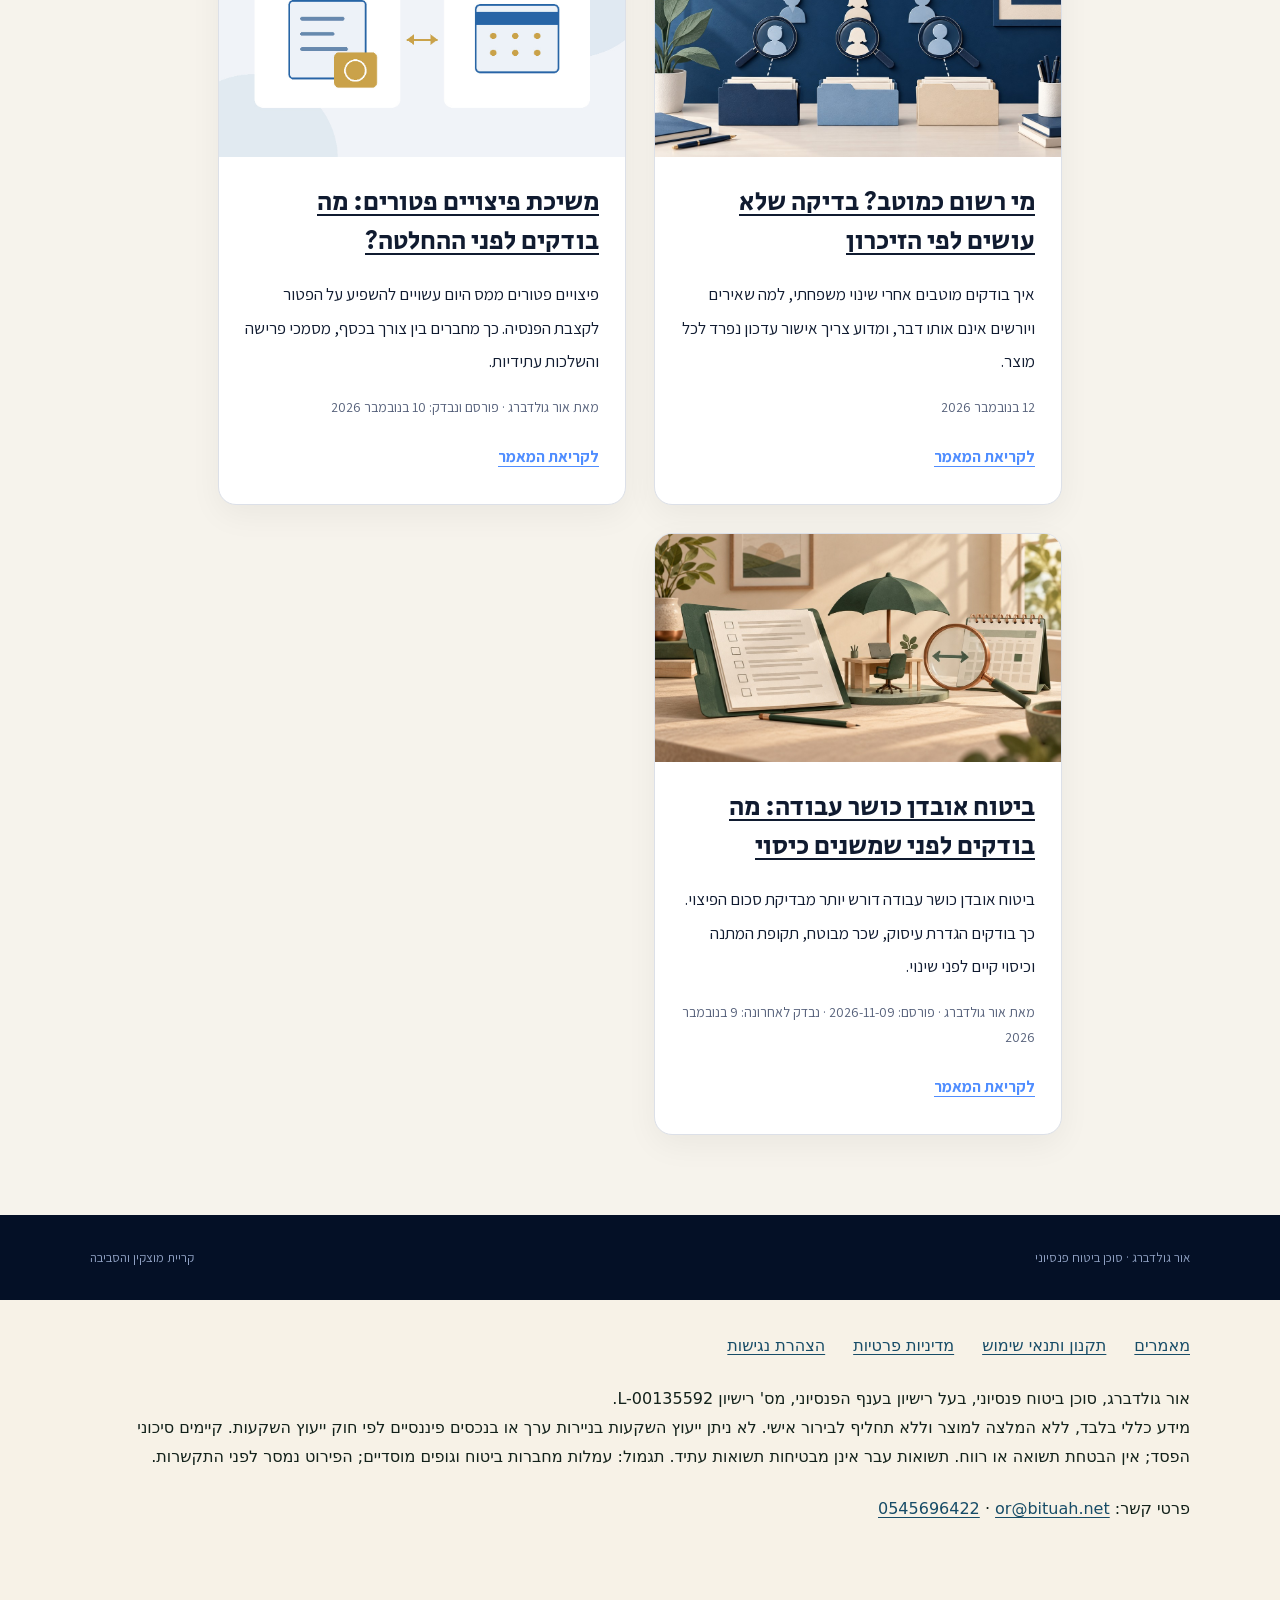
==== commit 680a2c54: "Add blog article self-employed-pension-tax-benefits (21 Nov 2026 cycle)" ====
--- a/blog/index.html
+++ b/blog/index.html
@@ -1,4 +1,4 @@
-<!doctype html><html lang="he" dir="rtl"><head><meta charset="utf-8"/><meta content="width=device-width,initial-scale=1" name="viewport"/><title>מאמרים | אור גולדברג - סוכן ביטוח פנסיוני</title><meta content="מאמרים ומדריכים מקצועיים: משיכת קרן השתלמות: מתי אפשר, מתי משלמים מס ומה בודקים לפני" name="description"/><meta content="index,follow" name="robots"/><link href="https://bituah.net/blog/" rel="canonical"/><link href="/header-parity.css?v=7ed9f051443f" rel="stylesheet"/><link rel="stylesheet" href="/style.css?v=5a5c0d6ca373"><link rel="stylesheet" href="/legal.css?v=e0c0a687b868"><link rel="stylesheet" href="/blog/article.css?v=b42b352e508b"></head><body><div class="site blog-site" data-template="brand-shell-v2"><a class="skip" href="#main-content">דילוג לתוכן</a><header class="topbar"><div class="wrap bar-in"><a aria-label="דף הבית" class="brand-side brand-home brand-home" href="/"><img alt="אור גולדברג - תכנון פיננסי וביטוח פנסיוני" class="insurance-logo" height="320" loading="eager" src="/assets/brand/insurance-approved-symbol.png" width="457"/></a><div class="brand-lockup header-name"><div class="brand">אור גולדברג</div><div class="brand-slogan">תכנון פיננסי וביטוח פנסיוני</div></div><div class="brand-side"><a class="phonepill" dir="ltr" href="tel:+972545696422"><span dir="ltr">0545696422</span></a><nav aria-label="ניווט ראשי" class="topnav"><a href="/">בית</a><a href="/blog/">מאמרים</a><a href="/#areas">תחומים</a><a href="/#reviews">ביקורות</a><a href="/#about">אודות</a><a href="/#faq">שאלות</a><a href="/#contact">יצירת קשר</a></nav><details class="mobile-menu"><summary aria-label="פתיחת תפריט הניווט"><span aria-hidden="true" class="menu-lines"><i></i><i></i><i></i></span><span>תפריט</span></summary><nav aria-label="ניווט בנייד" class="mobile-nav"><a href="/">בית</a><a href="/blog/">מאמרים</a><a href="/#areas">תחומים</a><a href="/#reviews">ביקורות</a><a href="/#about">אודות</a><a href="/#faq">שאלות</a><a href="/#contact">יצירת קשר</a></nav></details></div></div></header><main class="reading" id="main-content"><h1>מאמרים</h1><div class="article-grid"><article class="article-card"><a aria-label="דחיית תביעת מחלות קשות: מה בודקים לפני שמוותרים" href="/blog/critical-illness-claim-denial-review/"><img alt="איור מקורי להמחשה: השוואה בין מכתב החלטה, חוברת ביטוח ותיק מסמכים רפואיים" height="675" loading="lazy" src="/assets/articles/critical-illness-claim-denial-review.jpg" width="1200"/></a><div class="card-body"><h2><a href="/blog/critical-illness-claim-denial-review/">דחיית תביעת מחלות קשות: מה בודקים לפני שמוותרים</a></h2><p>איך משווים בין מכתב דחייה, הגדרת מקרה הביטוח והמסמכים הרפואיים, בודקים אפשרויות השגה ושומרים על תשומת לב למועדי ההתיישנות.</p><p class="meta">20 בנובמבר 2026</p><a class="read-more" href="/blog/critical-illness-claim-denial-review/">לקריאת המאמר</a></div></article><article class="article-card"><a aria-label="משיכת קרן השתלמות: מתי אפשר, מתי משלמים מס ומה בודקים לפני" href="/blog/keren-hishtalmut-withdrawal-tax-rules/"><img alt="איור מקורי להמחשה: לוח שנה עם שש שנים מסומנות לצד מסמך בדיקת משיכת קרן השתלמות" height="675" loading="lazy" src="/assets/articles/keren-hishtalmut-withdrawal-tax-rules.jpg" width="1200"/></a><div class="card-body"><h2><a href="/blog/keren-hishtalmut-withdrawal-tax-rules/">משיכת קרן השתלמות: מתי אפשר, מתי משלמים מס ומה בודקים לפני</a></h2><p>קרן השתלמות נזילה בדרך כלל אחרי שש שנים, אבל משיכה מוקדמת או הפקדה מעל התקרה עלולות לגרור מס. הכללים, ההבדלים והבדיקות לפני פנייה לקופה.</p><p class="meta">18 בנובמבר 2026</p><a class="read-more" href="/blog/keren-hishtalmut-withdrawal-tax-rules/">לקריאת המאמר</a></div></article><article class="article-card"><a aria-label="דמי ניהול בפנסיה: מהפקדה או מצבירה?" href="/blog/pension-fees-two-bases/"><img alt="איור מקורי להמחשה: הפרדה בין הפקדות חדשות לחיסכון שנצבר" height="675" loading="lazy" src="/assets/articles/pension-fees-two-bases.jpg" width="1200"/></a><div class="card-body"><h2><a href="/blog/pension-fees-two-bases/">דמי ניהול בפנסיה: מהפקדה או מצבירה?</a></h2><p>דמי ניהול מהפקדה ומצבירה הם שני בסיסי חישוב שונים. מה צריך לבדוק בהצעה לפני שמסיקים שהיא מתאימה יותר?</p><p class="meta">15 בנובמבר 2026</p><a class="read-more" href="/blog/pension-fees-two-bases/">לקריאת המאמר</a></div></article><article class="article-card"><a aria-label="מי רשום כמוטב? בדיקה שלא עושים לפי הזיכרון" href="/blog/beneficiaries-pension-provident-review/"><img alt="איור מקורי להמחשה: בדיקה נפרדת של מסמכי חיסכון ושל הקשר שלהם לבני המשפחה" height="675" loading="lazy" src="/assets/articles/beneficiaries-pension-provident-review.jpg" width="1200"/></a><div class="card-body"><h2><a href="/blog/beneficiaries-pension-provident-review/">מי רשום כמוטב? בדיקה שלא עושים לפי הזיכרון</a></h2><p>איך בודקים מוטבים אחרי שינוי משפחתי, למה שאירים ויורשים אינם אותו דבר, ומדוע צריך אישור עדכון נפרד לכל מוצר.</p><p class="meta">12 בנובמבר 2026</p><a class="read-more" href="/blog/beneficiaries-pension-provident-review/">לקריאת המאמר</a></div></article><article class="article-card"><a aria-label="משיכת פיצויים פטורים: מה בודקים לפני ההחלטה?" href="/blog/severance-withdrawal-retirement-tax/"><img alt="איור מקורי להמחשה: בחינה של צורך בכסף היום לצד תכנון הפרישה" height="675" loading="lazy" src="/assets/articles/severance-withdrawal-retirement-tax.jpg" width="1200"/></a><div class="card-body"><h2><a href="/blog/severance-withdrawal-retirement-tax/">משיכת פיצויים פטורים: מה בודקים לפני ההחלטה?</a></h2><p>פיצויים פטורים ממס היום עשויים להשפיע על הפטור לקצבת הפנסיה. כך מחברים בין צורך בכסף, מסמכי פרישה והשלכות עתידיות.</p><p class="meta">מאת אור גולדברג · פורסם ונבדק: 10 בנובמבר 2026</p><a class="read-more" href="/blog/severance-withdrawal-retirement-tax/">לקריאת המאמר</a></div></article><article class="article-card"><a aria-label="ביטוח אובדן כושר עבודה: מה בודקים לפני שמשנים כיסוי" href="/blog/disability-insurance-coverage-review/"><img alt="איור מקורי להמחשה: בדיקת התאמת הכיסוי לעבודה ולתנאי הפוליסה" height="675" loading="lazy" src="/assets/articles/disability-insurance-coverage-review.jpg" width="1200"/></a><div class="card-body"><h2><a href="/blog/disability-insurance-coverage-review/">ביטוח אובדן כושר עבודה: מה בודקים לפני שמשנים כיסוי</a></h2><p>ביטוח אובדן כושר עבודה דורש יותר מבדיקת סכום הפיצוי. כך בודקים הגדרת עיסוק, שכר מבוטח, תקופת המתנה וכיסוי קיים לפני שינוי.</p><p class="meta">מאת אור גולדברג · פורסם: <time datetime="2026-11-09">2026-11-09</time> · נבדק לאחרונה: 9 בנובמבר 2026</p><a class="read-more" href="/blog/disability-insurance-coverage-review/">לקריאת המאמר</a></div></article></div></main><footer class="footer"><div class="wrap foot-in"><span>אור גולדברג · סוכן ביטוח פנסיוני</span><span>קריית מוצקין והסביבה</span></div></footer><footer class="legal-footer"><nav aria-label="מידע משפטי ונגישות" class="legal-links"><a href="/blog/">מאמרים</a><a href="/terms.html">תקנון ותנאי שימוש</a><a href="/privacy.html">מדיניות פרטיות</a><a href="/accessibility.html">הצהרת נגישות</a></nav><p>אור גולדברג, סוכן ביטוח פנסיוני, בעל רישיון בענף הפנסיוני, מס' רישיון <bdi>L-00135592</bdi>.<br/>מידע כללי בלבד, ללא המלצה למוצר וללא תחליף לבירור אישי. לא ניתן ייעוץ השקעות בניירות ערך או בנכסים פיננסיים לפי חוק ייעוץ השקעות. קיימים סיכוני הפסד; אין הבטחת תשואה או רווח. תשואות עבר אינן מבטיחות תשואות עתיד. תגמול: עמלות מחברות ביטוח וגופים מוסדיים; הפירוט נמסר לפני התקשרות.</p><p class="site-contact-details">פרטי קשר: <a dir="ltr" href="mailto:or@bituah.net">or@bituah.net</a> · <a dir="ltr" href="tel:+972545696422">0545696422</a></p></footer></div><script src="/assets/accessibility/config.js" defer></script><script src="/assets/accessibility/open-nagish.min.js" defer></script><!-- Site analytics: consent banner + GA4 (consent-gated) + Cloudflare Web Analytics (cookieless) -->
+<!doctype html><html lang="he" dir="rtl"><head><meta charset="utf-8"/><meta content="width=device-width,initial-scale=1" name="viewport"/><title>מאמרים | אור גולדברג - סוכן ביטוח פנסיוני</title><meta content="מאמרים ומדריכים מקצועיים: משיכת קרן השתלמות: מתי אפשר, מתי משלמים מס ומה בודקים לפני" name="description"/><meta content="index,follow" name="robots"/><link href="https://bituah.net/blog/" rel="canonical"/><link href="/header-parity.css?v=7ed9f051443f" rel="stylesheet"/><link rel="stylesheet" href="/style.css?v=5a5c0d6ca373"><link rel="stylesheet" href="/legal.css?v=e0c0a687b868"><link rel="stylesheet" href="/blog/article.css?v=ede7c2b34406"></head><body><div class="site blog-site" data-template="brand-shell-v2"><a class="skip" href="#main-content">דילוג לתוכן</a><header class="topbar"><div class="wrap bar-in"><a aria-label="דף הבית" class="brand-side brand-home brand-home" href="/"><img alt="אור גולדברג - תכנון פיננסי וביטוח פנסיוני" class="insurance-logo" height="320" loading="eager" src="/assets/brand/insurance-approved-symbol.png" width="457"/></a><div class="brand-lockup header-name"><div class="brand">אור גולדברג</div><div class="brand-slogan">תכנון פיננסי וביטוח פנסיוני</div></div><div class="brand-side"><a class="phonepill" dir="ltr" href="tel:+972545696422"><span dir="ltr">0545696422</span></a><nav aria-label="ניווט ראשי" class="topnav"><a href="/">בית</a><a href="/blog/">מאמרים</a><a href="/#areas">תחומים</a><a href="/#reviews">ביקורות</a><a href="/#about">אודות</a><a href="/#faq">שאלות</a><a href="/#contact">יצירת קשר</a></nav><details class="mobile-menu"><summary aria-label="פתיחת תפריט הניווט"><span aria-hidden="true" class="menu-lines"><i></i><i></i><i></i></span><span>תפריט</span></summary><nav aria-label="ניווט בנייד" class="mobile-nav"><a href="/">בית</a><a href="/blog/">מאמרים</a><a href="/#areas">תחומים</a><a href="/#reviews">ביקורות</a><a href="/#about">אודות</a><a href="/#faq">שאלות</a><a href="/#contact">יצירת קשר</a></nav></details></div></div></header><main class="reading" id="main-content"><h1>מאמרים</h1><div class="article-grid"><article class="article-card"><a aria-label="פנסיה לעצמאים: מה חובה, מה מגיע ומה בודקים לפני שמפקידים" href="/blog/self-employed-pension-tax-benefits/"><img alt="איור מקורי להמחשה: עצמאי ליד מחשב נייד מפקיד מטבע לחיסכון מוגן, לצד לוח שנה ומטרייה" height="675" loading="lazy" src="/assets/articles/self-employed-pension-tax-benefits.jpg" width="1200"/></a><div class="card-body"><h2><a href="/blog/self-employed-pension-tax-benefits/">פנסיה לעצמאים: מה חובה, מה מגיע ומה בודקים לפני שמפקידים</a></h2><p>מאז 2017 חלה חובת פנסיה על עצמאים בישראל. מהם שיעורי ההפקדה, מי פטור, אילו הטבות מס מגיעות ומה בודקים לפני שבוחרים קופה.</p><p class="meta">21 בנובמבר 2026</p><a class="read-more" href="/blog/self-employed-pension-tax-benefits/">לקריאת המאמר</a></div></article><article class="article-card"><a aria-label="דחיית תביעת מחלות קשות: מה בודקים לפני שמוותרים" href="/blog/critical-illness-claim-denial-review/"><img alt="איור מקורי להמחשה: השוואה בין מכתב החלטה, חוברת ביטוח ותיק מסמכים רפואיים" height="675" loading="lazy" src="/assets/articles/critical-illness-claim-denial-review.jpg" width="1200"/></a><div class="card-body"><h2><a href="/blog/critical-illness-claim-denial-review/">דחיית תביעת מחלות קשות: מה בודקים לפני שמוותרים</a></h2><p>איך משווים בין מכתב דחייה, הגדרת מקרה הביטוח והמסמכים הרפואיים, בודקים אפשרויות השגה ושומרים על תשומת לב למועדי ההתיישנות.</p><p class="meta">20 בנובמבר 2026</p><a class="read-more" href="/blog/critical-illness-claim-denial-review/">לקריאת המאמר</a></div></article><article class="article-card"><a aria-label="משיכת קרן השתלמות: מתי אפשר, מתי משלמים מס ומה בודקים לפני" href="/blog/keren-hishtalmut-withdrawal-tax-rules/"><img alt="איור מקורי להמחשה: לוח שנה עם שש שנים מסומנות לצד מסמך בדיקת משיכת קרן השתלמות" height="675" loading="lazy" src="/assets/articles/keren-hishtalmut-withdrawal-tax-rules.jpg" width="1200"/></a><div class="card-body"><h2><a href="/blog/keren-hishtalmut-withdrawal-tax-rules/">משיכת קרן השתלמות: מתי אפשר, מתי משלמים מס ומה בודקים לפני</a></h2><p>קרן השתלמות נזילה בדרך כלל אחרי שש שנים, אבל משיכה מוקדמת או הפקדה מעל התקרה עלולות לגרור מס. הכללים, ההבדלים והבדיקות לפני פנייה לקופה.</p><p class="meta">18 בנובמבר 2026</p><a class="read-more" href="/blog/keren-hishtalmut-withdrawal-tax-rules/">לקריאת המאמר</a></div></article><article class="article-card"><a aria-label="דמי ניהול בפנסיה: מהפקדה או מצבירה?" href="/blog/pension-fees-two-bases/"><img alt="איור מקורי להמחשה: הפרדה בין הפקדות חדשות לחיסכון שנצבר" height="675" loading="lazy" src="/assets/articles/pension-fees-two-bases.jpg" width="1200"/></a><div class="card-body"><h2><a href="/blog/pension-fees-two-bases/">דמי ניהול בפנסיה: מהפקדה או מצבירה?</a></h2><p>דמי ניהול מהפקדה ומצבירה הם שני בסיסי חישוב שונים. מה צריך לבדוק בהצעה לפני שמסיקים שהיא מתאימה יותר?</p><p class="meta">15 בנובמבר 2026</p><a class="read-more" href="/blog/pension-fees-two-bases/">לקריאת המאמר</a></div></article><article class="article-card"><a aria-label="מי רשום כמוטב? בדיקה שלא עושים לפי הזיכרון" href="/blog/beneficiaries-pension-provident-review/"><img alt="איור מקורי להמחשה: בדיקה נפרדת של מסמכי חיסכון ושל הקשר שלהם לבני המשפחה" height="675" loading="lazy" src="/assets/articles/beneficiaries-pension-provident-review.jpg" width="1200"/></a><div class="card-body"><h2><a href="/blog/beneficiaries-pension-provident-review/">מי רשום כמוטב? בדיקה שלא עושים לפי הזיכרון</a></h2><p>איך בודקים מוטבים אחרי שינוי משפחתי, למה שאירים ויורשים אינם אותו דבר, ומדוע צריך אישור עדכון נפרד לכל מוצר.</p><p class="meta">12 בנובמבר 2026</p><a class="read-more" href="/blog/beneficiaries-pension-provident-review/">לקריאת המאמר</a></div></article><article class="article-card"><a aria-label="משיכת פיצויים פטורים: מה בודקים לפני ההחלטה?" href="/blog/severance-withdrawal-retirement-tax/"><img alt="איור מקורי להמחשה: בחינה של צורך בכסף היום לצד תכנון הפרישה" height="675" loading="lazy" src="/assets/articles/severance-withdrawal-retirement-tax.jpg" width="1200"/></a><div class="card-body"><h2><a href="/blog/severance-withdrawal-retirement-tax/">משיכת פיצויים פטורים: מה בודקים לפני ההחלטה?</a></h2><p>פיצויים פטורים ממס היום עשויים להשפיע על הפטור לקצבת הפנסיה. כך מחברים בין צורך בכסף, מסמכי פרישה והשלכות עתידיות.</p><p class="meta">מאת אור גולדברג · פורסם ונבדק: 10 בנובמבר 2026</p><a class="read-more" href="/blog/severance-withdrawal-retirement-tax/">לקריאת המאמר</a></div></article><article class="article-card"><a aria-label="ביטוח אובדן כושר עבודה: מה בודקים לפני שמשנים כיסוי" href="/blog/disability-insurance-coverage-review/"><img alt="איור מקורי להמחשה: בדיקת התאמת הכיסוי לעבודה ולתנאי הפוליסה" height="675" loading="lazy" src="/assets/articles/disability-insurance-coverage-review.jpg" width="1200"/></a><div class="card-body"><h2><a href="/blog/disability-insurance-coverage-review/">ביטוח אובדן כושר עבודה: מה בודקים לפני שמשנים כיסוי</a></h2><p>ביטוח אובדן כושר עבודה דורש יותר מבדיקת סכום הפיצוי. כך בודקים הגדרת עיסוק, שכר מבוטח, תקופת המתנה וכיסוי קיים לפני שינוי.</p><p class="meta">מאת אור גולדברג · פורסם: <time datetime="2026-11-09">2026-11-09</time> · נבדק לאחרונה: 9 בנובמבר 2026</p><a class="read-more" href="/blog/disability-insurance-coverage-review/">לקריאת המאמר</a></div></article></div></main><footer class="footer"><div class="wrap foot-in"><span>אור גולדברג · סוכן ביטוח פנסיוני</span><span>קריית מוצקין והסביבה</span></div></footer><footer class="legal-footer"><nav aria-label="מידע משפטי ונגישות" class="legal-links"><a href="/blog/">מאמרים</a><a href="/terms.html">תקנון ותנאי שימוש</a><a href="/privacy.html">מדיניות פרטיות</a><a href="/accessibility.html">הצהרת נגישות</a></nav><p>אור גולדברג, סוכן ביטוח פנסיוני, בעל רישיון בענף הפנסיוני, מס' רישיון <bdi>L-00135592</bdi>.<br/>מידע כללי בלבד, ללא המלצה למוצר וללא תחליף לבירור אישי. לא ניתן ייעוץ השקעות בניירות ערך או בנכסים פיננסיים לפי חוק ייעוץ השקעות. קיימים סיכוני הפסד; אין הבטחת תשואה או רווח. תשואות עבר אינן מבטיחות תשואות עתיד. תגמול: עמלות מחברות ביטוח וגופים מוסדיים; הפירוט נמסר לפני התקשרות.</p><p class="site-contact-details">פרטי קשר: <a dir="ltr" href="mailto:or@bituah.net">or@bituah.net</a> · <a dir="ltr" href="tel:+972545696422">0545696422</a></p></footer></div><script src="/assets/accessibility/config.js" defer></script><script src="/assets/accessibility/open-nagish.min.js" defer></script><!-- Site analytics: consent banner + GA4 (consent-gated) + Cloudflare Web Analytics (cookieless) -->
 <script>
 (function(){
   var GA_ID='G-C3EWDPD6DJ', CF_TOKEN='e145ec3e7b22482c9d11799392d0a187', ACCENT='#4F8DFF';
--- a/blog/article.css
+++ b/blog/article.css
@@ -4,4 +4,4 @@
 .reading{max-width:900px;margin:0 auto;padding:44px 28px 80px;min-height:50vh}.reading a{color:inherit;text-underline-offset:4px;overflow-wrap:anywhere}.reading>nav{display:flex;gap:16px;flex-wrap:wrap;margin-bottom:28px;font-size:15px;color:var(--muted)}.reading h1{font-size:clamp(30px,4vw,46px);line-height:1.35;margin:24px 0;color:var(--ink)}.reading h2{font-size:27px;line-height:1.5;margin:44px 0 16px}.reading h3{font-size:22px;line-height:1.5;margin-top:28px}.reading p,.reading li{font-size:18px;line-height:1.95;overflow-wrap:anywhere}.reading li{margin:12px 0}.reading figure{margin:28px 0}.reading img{display:block;width:100%;height:auto;border-radius:16px}.reading figcaption,.reading .meta{font-size:14px;line-height:1.8;color:var(--muted)}.reading .next{border-top:1px solid var(--line);padding-top:24px;margin-top:40px}
 .article-grid{display:grid;grid-template-columns:repeat(auto-fit,minmax(min(100%,300px),1fr));gap:28px;margin-top:32px}.article-card{background:var(--paper,#fff);border:1px solid var(--line);border-radius:18px;overflow:hidden;box-shadow:0 10px 32px rgba(0,0,0,.05)}.article-card img{border-radius:0;aspect-ratio:16/9;object-fit:cover}.article-card .card-body{padding:26px}.article-card h2{font-size:26px;margin:0 0 16px}.article-card p{font-size:17px}.article-card .read-more{display:inline-flex;min-height:44px;align-items:center;color:var(--accent-ring);font-weight:700}.blog-site .legal-footer{padding-bottom:100px}.skip{position:absolute;left:10px;top:-80px;z-index:1000;background:#fff;color:#111;padding:12px}.skip:focus{top:10px}
 @media(max-width:1040px){.blog-site .legal-footer{padding-left:88px;padding-bottom:250px}.reading{padding-left:88px}.blog-site .bar-in{justify-content:center}.blog-site .brand-side{justify-content:center}.blog-site .topnav{justify-content:center;display:flex}.blog-site .brand-slogan{white-space:normal}}
-@media(max-width:650px){.reading{padding:24px 20px 70px 72px}.reading h1,.reading figure{margin-left:-52px}.blog-site .legal-footer{padding-left:72px;padding-right:20px}.blog-site .bar-in{padding:14px 20px}.blog-site .brand-side{gap:12px}.blog-site .brand{font-size:20px}.blog-site .wealth-logo{width:54px;height:54px}.blog-site .topnav{gap:4px 16px;font-size:14px}.blog-site .phonepill{padding:7px 16px}.article-card .card-body{padding:18px}.article-card h2{font-size:23px}.reading h2{font-size:25px}}
+@media(max-width:650px){.reading{padding:24px 20px 70px 84px}.blog-site .bar-in{padding:14px 20px}.blog-site .brand-side{gap:12px}.blog-site .brand{font-size:20px}.blog-site .wealth-logo{width:54px;height:54px}.blog-site .topnav{gap:4px 16px;font-size:14px}.blog-site .phonepill{padding:7px 16px}.article-card .card-body{padding:18px}.article-card h2{font-size:23px}.reading h2{font-size:25px}}
